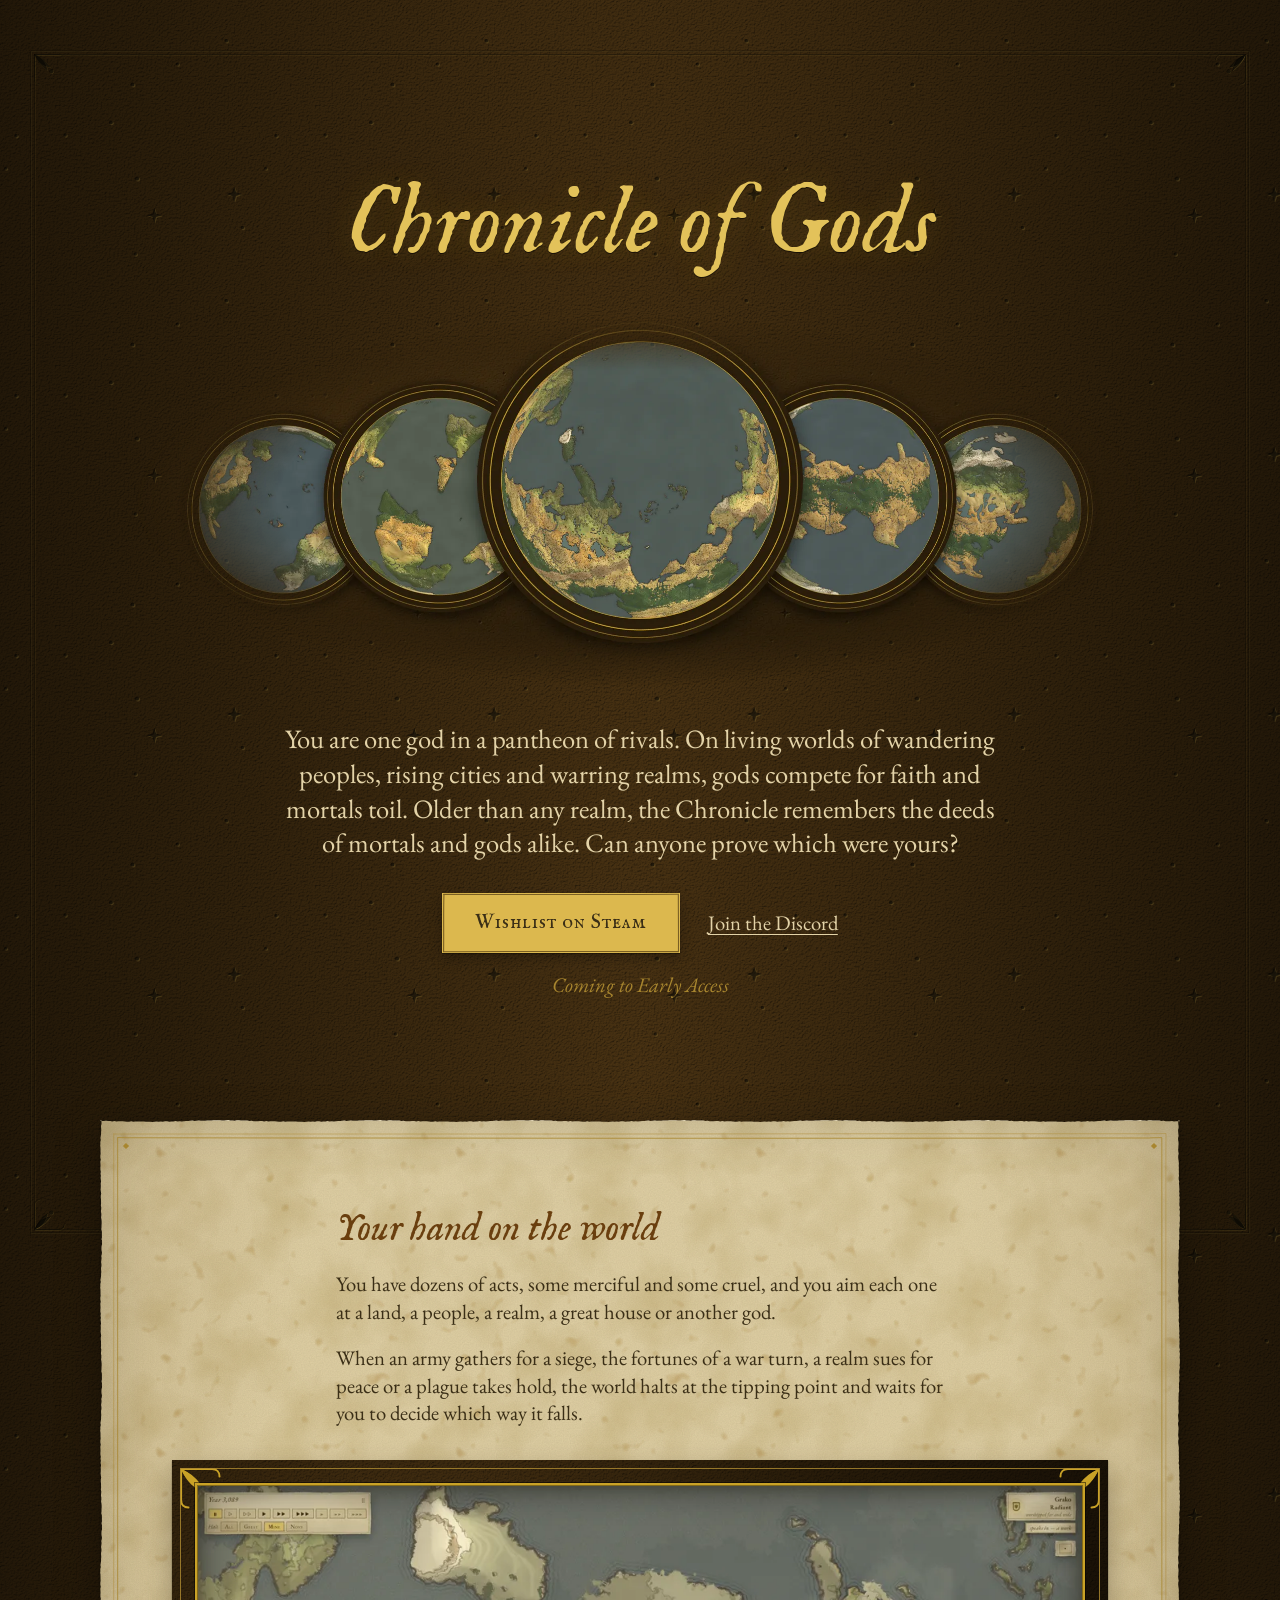
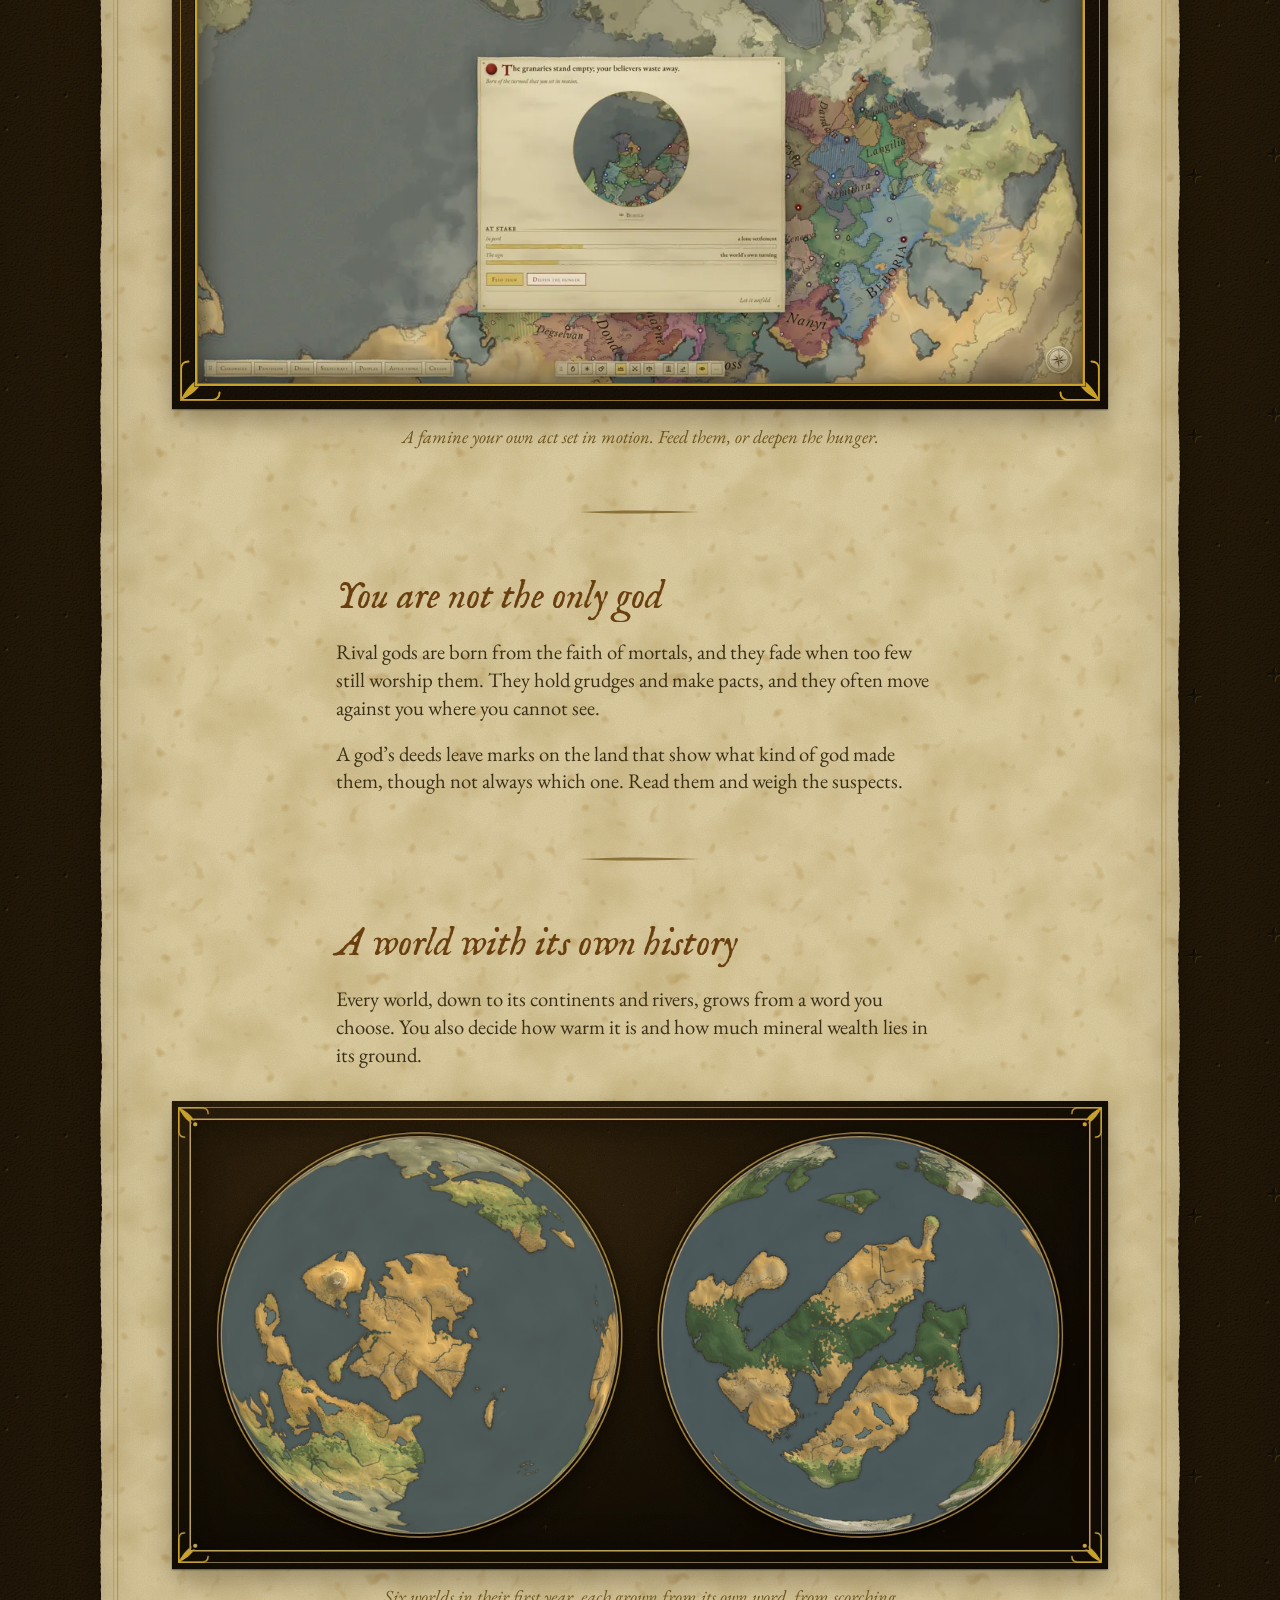
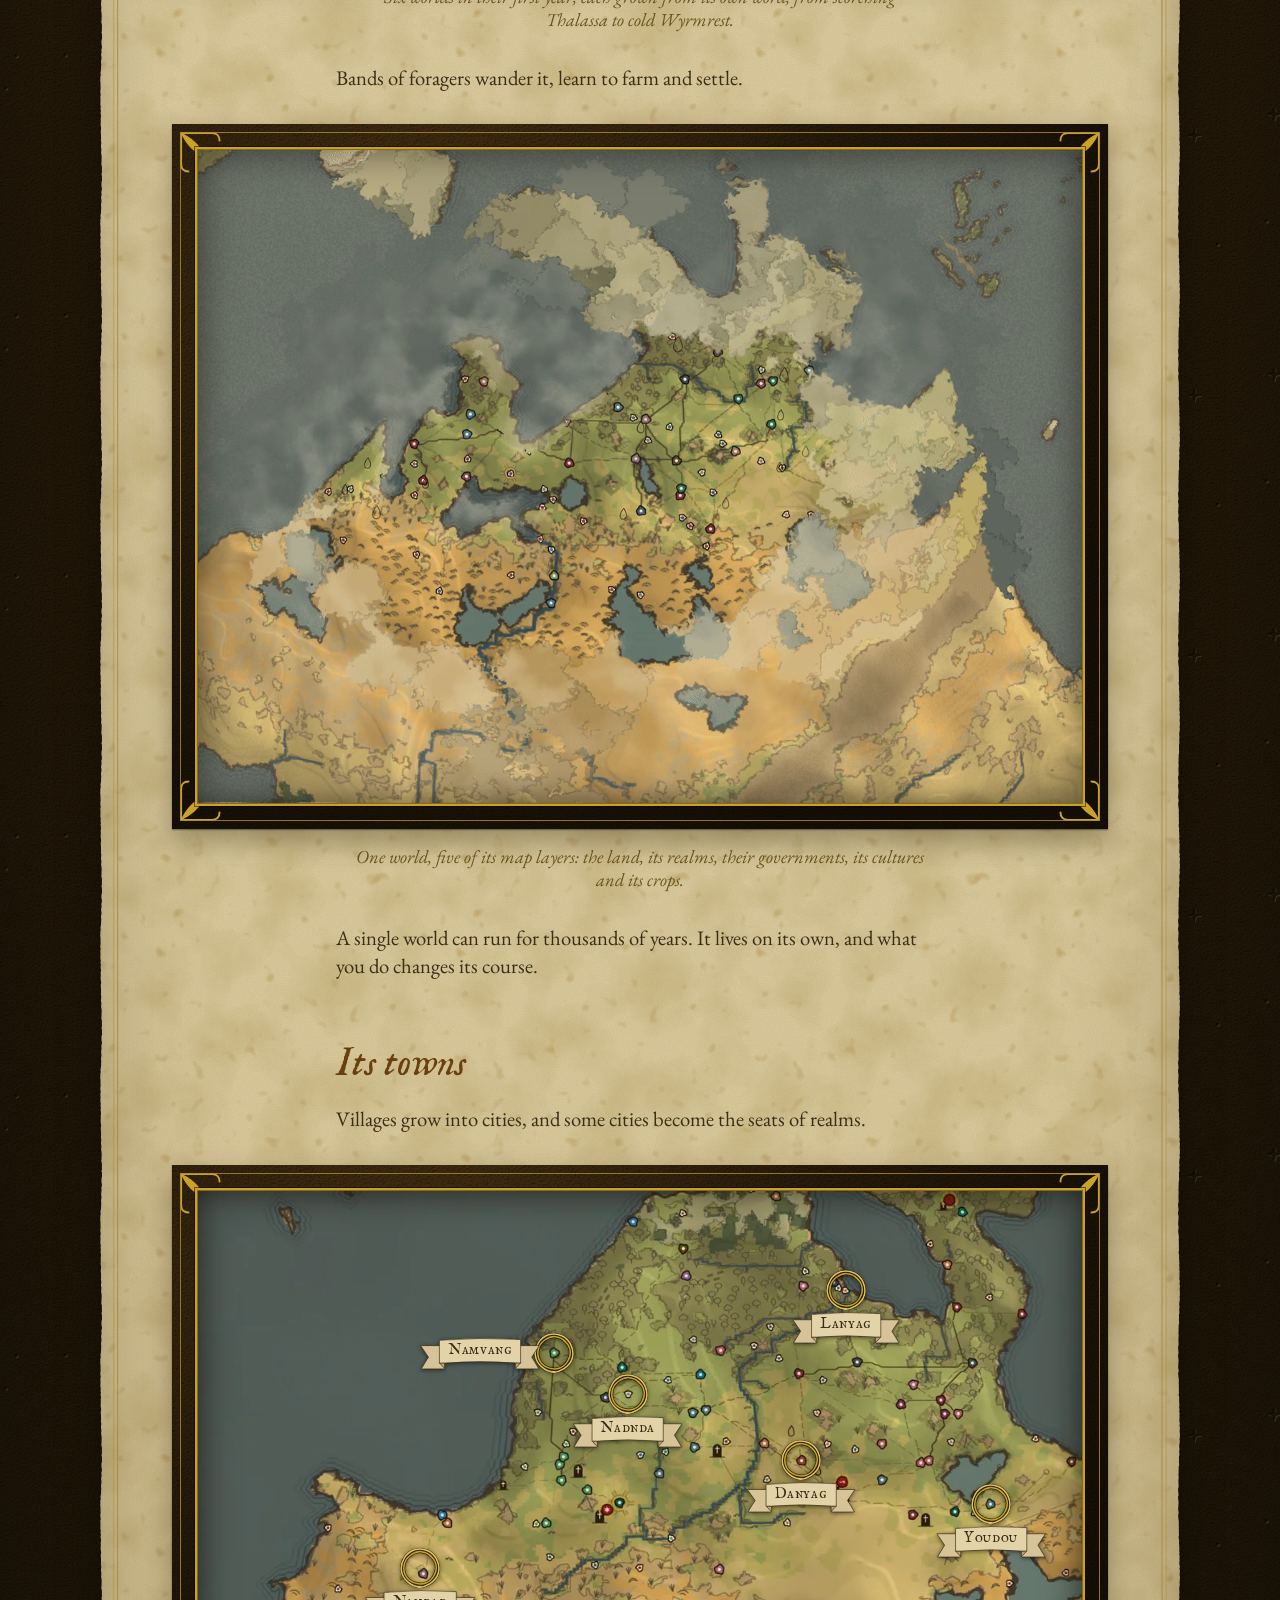
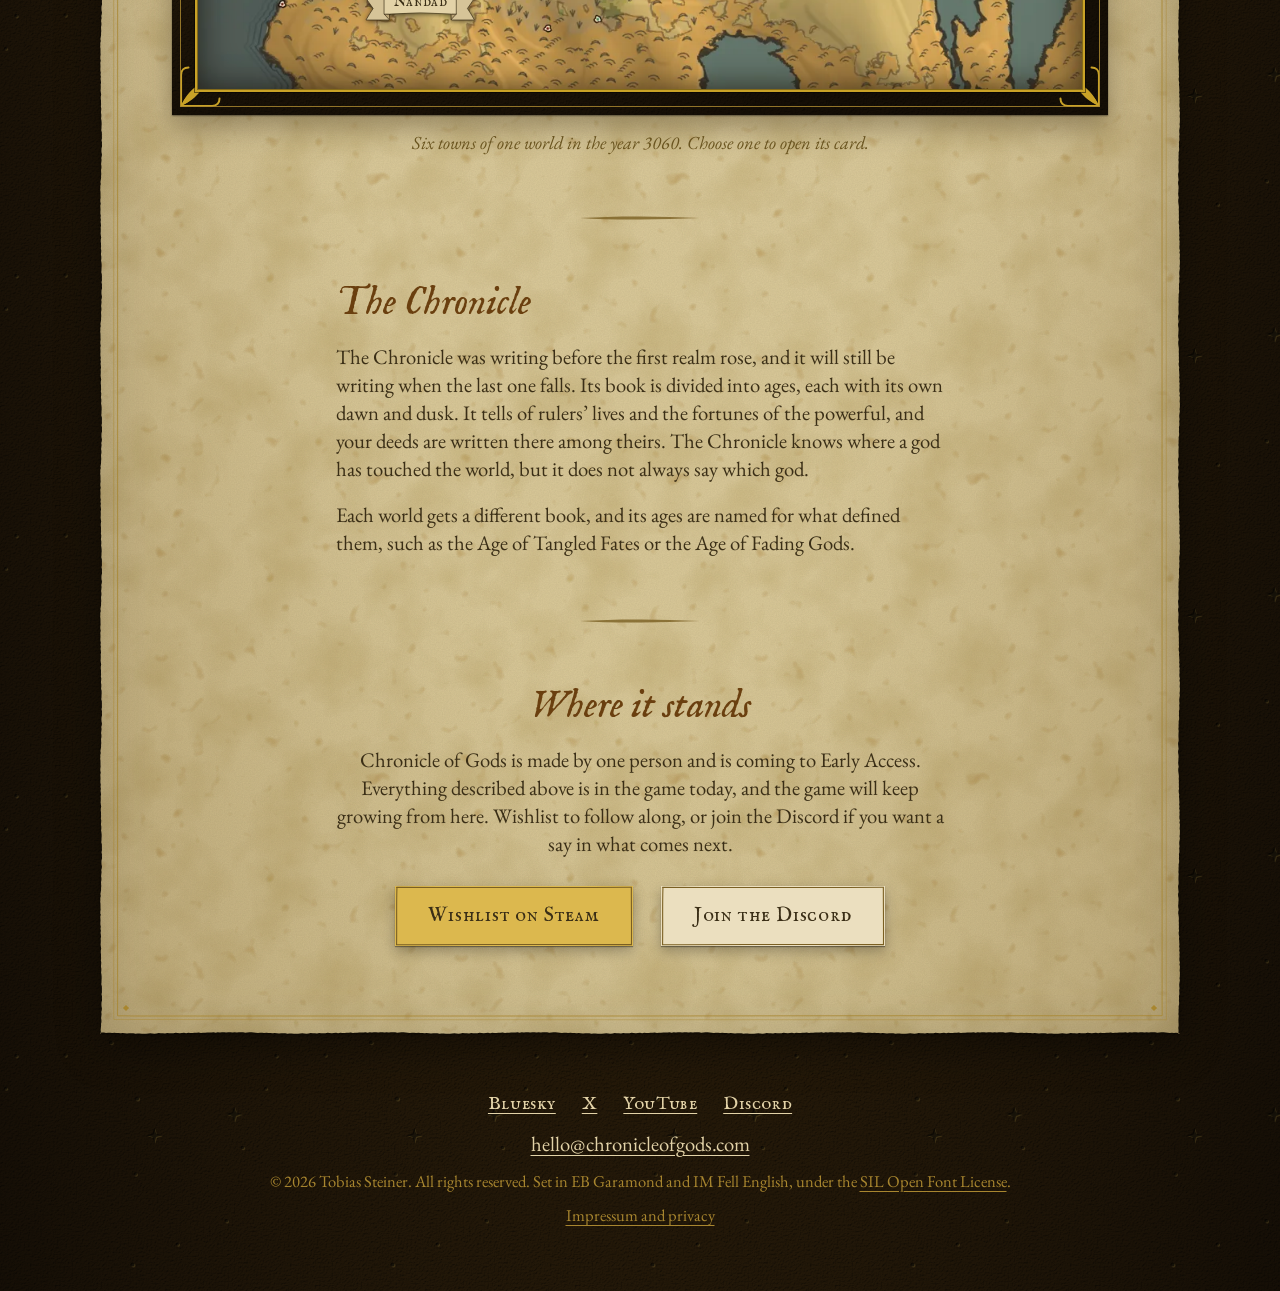
==== index.html @ 691a4953 "The six-worlds loop from the Steam About images, with the warmth and wealth sentence Placed as on th" ====
<!doctype html>
<html lang="en">
<head>
<meta charset="utf-8">
<meta name="viewport" content="width=device-width, initial-scale=1">
<title>Chronicle of Gods</title>
<meta name="description" content="You are one god in a pantheon of rivals. On living worlds of wandering peoples, rising cities and warring realms, gods compete for faith and mortals toil. Older than any realm, the Chronicle remembers the deeds of mortals and gods alike. Can anyone prove which were yours?">
<link rel="canonical" href="https://chronicleofgods.com/">
<meta property="og:type" content="website">
<meta property="og:url" content="https://chronicleofgods.com/">
<meta property="og:title" content="Chronicle of Gods">
<meta property="og:description" content="You are one god in a pantheon of rivals. Coming to Early Access on Steam.">
<meta property="og:image" content="https://chronicleofgods.com/img/og-capsule.jpg">
<meta property="og:image:width" content="1232">
<meta property="og:image:height" content="706">
<meta name="twitter:card" content="summary_large_image">
<meta name="theme-color" content="#2a1d0a">
<link rel="icon" type="image/png" href="favicon.png">
<link rel="apple-touch-icon" href="apple-touch-icon.png">
<link rel="preload" href="fonts/im-fell-english-latin-400-italic.woff2" as="font" type="font/woff2" crossorigin>
<link rel="preload" href="fonts/eb-garamond-latin-wght-normal.woff2" as="font" type="font/woff2" crossorigin>
<link rel="stylesheet" href="css/site.css">
</head>
<body>
<header class="cover">
  <div class="cover-frame">
    <h1 class="title">Chronicle of Gods</h1>
    <picture class="globes">
      <source media="(max-width: 700px)" srcset="img/globes-one.webp" width="880" height="880">
      <img src="img/globes-wide.webp" width="2000" height="732" alt="Five worlds of Chronicle of Gods, each grown from a different word, seen as globes.">
    </picture>
    <p class="tagline">You are one god in a pantheon of rivals. On living worlds of wandering peoples, rising cities and warring realms, gods compete for faith and mortals toil. Older than any realm, the Chronicle remembers the deeds of mortals and gods alike. Can anyone prove which were yours?</p>
    <div class="actions">
      <a class="btn btn-gilt" href="https://store.steampowered.com/app/5221390/">Wishlist on Steam</a>
      <a class="quiet-link" href="https://discord.gg/Rs6dZXYZsF">Join the Discord</a>
    </div>
    <p class="status">Coming to Early Access</p>
  </div>
</header>

<main class="sheet">

  <section class="leaf" aria-labelledby="h-hand">
    <h2 id="h-hand">Your hand on the world</h2>
    <p>You have dozens of acts, some merciful and some cruel, and you aim each one at a land, a people, a realm, a great house or another god.</p>
    <p>When an army gathers for a siege, the fortunes of a war turn, a realm sues for peace or a plague takes hold, the world halts at the tipping point and waits for you to decide which way it falls.</p>
    <figure class="plate">
      <div class="frame"><div class="pic">
        <img src="img/3-omen-1920.webp" srcset="img/3-omen-1100.webp 1100w, img/3-omen-1920.webp 1920w" sizes="(max-width: 1100px) 100vw, 980px" width="1920" height="1080" loading="lazy" alt="A famine omen over a fogged map: the granaries stand empty, with the choice to feed them or deepen the hunger.">
      </div></div>
      <figcaption>A famine your own act set in motion. Feed them, or deepen the hunger.</figcaption>
    </figure>
  </section>

  <div class="ornament" aria-hidden="true"></div>

  <section class="leaf" aria-labelledby="h-rivals">
    <h2 id="h-rivals">You are not the only god</h2>
    <p>Rival gods are born from the faith of mortals, and they fade when too few still worship them. They hold grudges and make pacts, and they often move against you where you cannot see.</p>
    <p>A god’s deeds leave marks on the land that show what kind of god made them, though not always which one. Read them and weigh the suspects.</p>
  </section>

  <div class="ornament" aria-hidden="true"></div>

  <section class="leaf" aria-labelledby="h-world">
    <h2 id="h-world">A world with its own history</h2>
    <p>Every world, down to its continents and rivers, grows from a word you choose. You also decide how warm it is and how much mineral wealth lies in its ground.</p>
    <figure class="plate plate-baked">
      <video class="worlds" autoplay muted loop playsinline preload="metadata" poster="video/worlds-poster.webp" width="1232" height="616" aria-label="Six newly made worlds, two at a time: Glimmerfen and Thalassa, Veyra and Wyrmrest, Aethel and Eryndor.">
        <source src="video/worlds.webm" type="video/webm">
        <source src="video/worlds.mp4" type="video/mp4">
      </video>
      <figcaption>Six worlds in their first year, each grown from its own word, from scorching Thalassa to cold Wyrmrest.</figcaption>
    </figure>
    <p>Bands of foragers wander it, learn to farm and settle.</p>
    <figure class="plate">
      <div class="frame"><div class="pic">
        <video class="layers" autoplay muted loop playsinline preload="metadata" poster="video/layers-poster.webp" width="1232" height="910" aria-label="One world shown through five map layers in turn: the land, its realms, their governments, its cultures and its crops.">
          <source src="video/layers.webm" type="video/webm">
          <source src="video/layers.mp4" type="video/mp4">
        </video>
        </div></div>
      <figcaption>One world, five of its map layers: the land, its realms, their governments, its cultures and its crops.</figcaption>
    </figure>
    <p>A single world can run for thousands of years. It lives on its own, and what you do changes its course.</p>
  </section>

  <section class="leaf" id="towns" aria-labelledby="h-towns">
    <h2 id="h-towns">Its towns</h2>
    <p>Villages grow into cities, and some cities become the seats of realms.</p>
    <figure class="plate town-map">
      <div class="frame"><div class="pic map-frame">
        <img src="img/towns/map.webp" srcset="img/towns/map-1100.webp 1100w, img/towns/map.webp 1920w" sizes="(max-width: 1100px) 100vw, 940px" width="1920" height="1080" loading="lazy" alt="A stretch of one world’s map in the year 3060: farmland, forests, rivers and roads, dotted with towns and nomad camps. Six towns are marked.">
        <a class="town-pin pin-west" href="img/towns/namvang-card.webp" style="left: 40.32%; top: 32.61%"
           data-kind="City · Seat of Power" data-card-size="896x2219"
           data-land="img/towns/namvang-land.webp" data-land-size="1000x918"
           data-caption="The seat of the Nanyi Confederacy: wealthy, its granary full, with a palace and a library."
           data-alt="Namvang’s card: a wealthy city of some 1,800 souls, seat of the Nanyi Confederacy, with a palace and a library."><span class="pin-name">Namvang</span></a>
        <a class="town-pin" href="img/towns/danyag-card.webp" style="left: 68.2%; top: 54.05%"
           data-kind="City · Holy City" data-card-size="896x2368"
           data-land="img/towns/danyag-land.webp" data-land-size="1000x918"
           data-caption="The largest city in this world, some 2,000 souls: seat of the Kraal of Vedesh, with a temple."
           data-alt="Danyag’s card: a wealthy holy city of some 2,000 souls, seat of the Kraal of Vedesh, with a temple."><span class="pin-name">Danyag</span></a>
        <a class="town-pin" href="img/towns/youdou-card.webp" style="left: 89.7%; top: 62.96%"
           data-kind="City · Holy City" data-card-size="896x2644"
           data-land="img/towns/youdou-land.webp" data-land-size="1000x918"
           data-caption="Seat of the Kingdom of Youdoungo: wealthy, but its bellies are lean, its people grumbling and its roads lawless."
           data-alt="Youdou’s card: a holy city of some 910 souls, seat of the Kingdom of Youdoungo, with lean bellies, grumbling and lawless roads, and a palace, a library and a temple."><span class="pin-name">Youdou</span></a>
        <a class="town-pin" href="img/towns/nadnda-card.webp" style="left: 48.61%; top: 40.83%"
           data-kind="Hamlet · Great Market" data-card-size="896x2344"
           data-land="img/towns/nadnda-land.webp" data-land-size="1000x918"
           data-caption="A great market fallen to a hamlet: once some 1,500 souls, now some 320, poor, its granary bare."
           data-alt="Nadnda’s card: a poor hamlet of some 320 souls that was once a great market of some 1,500."><span class="pin-name">Nadnda</span></a>
        <a class="town-pin" href="img/towns/lanyag-card.webp" style="left: 73.31%; top: 19.92%"
           data-kind="Hamlet · Port" data-card-size="896x2098"
           data-land="img/towns/lanyag-land.webp" data-land-size="1000x918"
           data-caption="A port founded fourteen years ago: destitute still, selling stone and timber."
           data-alt="Lanyag’s card: a destitute port hamlet of some 160 souls, founded in 3046, selling stone and timber."><span class="pin-name">Lanyag</span></a>
        <a class="town-pin" href="img/towns/nandad-card.webp" style="left: 25.12%; top: 75.75%"
           data-kind="Hamlet · Granary" data-card-size="896x1949"
           data-land="img/towns/nandad-land.webp" data-land-size="1000x918"
           data-caption="A farming hamlet of some 90 souls on perilous roads: destitute, but its granary is full."
           data-alt="Nandad’s card: a destitute granary hamlet of some 90 souls, its granary full."><span class="pin-name">Nandad</span></a>
      </div></div>
      <figcaption>Six towns of one world in the year 3060. Choose one to open its card.</figcaption>
    </figure>
  </section>

  <dialog class="town-card" aria-labelledby="town-card-name">
    <header class="town-card-head">
      <button class="btn town-card-step" type="button" data-step="-1" aria-label="Previous town">‹<span class="step-word"> Previous</span></button>
      <div class="town-card-title">
        <h3 id="town-card-name"></h3>
        <p class="town-card-kind"></p>
      </div>
      <button class="btn town-card-step" type="button" data-step="1" aria-label="Next town"><span class="step-word">Next </span>›</button>
    </header>
    <form method="dialog" class="town-card-closer"><button class="town-card-close" aria-label="Close the card">✕</button></form>
    <div class="town-card-body">
      <img class="town-card-land" alt="">
      <div class="town-card-sheet" tabindex="0"><img class="town-card-img" alt=""></div>
    </div>
    <p class="town-card-caption"></p>
  </dialog>

  <div class="ornament" aria-hidden="true"></div>

  <section class="leaf" aria-labelledby="h-chronicle">
    <h2 id="h-chronicle">The Chronicle</h2>
    <p>The Chronicle was writing before the first realm rose, and it will still be writing when the last one falls. Its book is divided into ages, each with its own dawn and dusk. It tells of rulers’ lives and the fortunes of the powerful, and your deeds are written there among theirs. The Chronicle knows where a god has touched the world, but it does not always say which god.</p>
    <p>Each world gets a different book, and its ages are named for what defined them, such as the Age of Tangled Fates or the Age of Fading Gods.</p>
  </section>

  <div class="ornament" aria-hidden="true"></div>

  <section class="leaf closing" aria-labelledby="h-stands">
    <h2 id="h-stands">Where it stands</h2>
    <p>Chronicle of Gods is made by one person and is coming to Early Access. Everything described above is in the game today, and the game will keep growing from here. Wishlist to follow along, or join the Discord if you want a say in what comes next.</p>
    <div class="actions">
      <a class="btn btn-gilt" href="https://store.steampowered.com/app/5221390/">Wishlist on Steam</a>
      <a class="btn" href="https://discord.gg/Rs6dZXYZsF">Join the Discord</a>
    </div>
  </section>

</main>

<footer class="colophon">
  <ul class="socials">
    <li><a href="https://bsky.app/profile/chronicleofgods.com">Bluesky</a></li>
    <li><a href="https://x.com/ChronicleOfGods">X</a></li>
    <li><a href="https://www.youtube.com/@chronicleofgods">YouTube</a></li>
    <li><a href="https://discord.gg/Rs6dZXYZsF">Discord</a></li>
  </ul>
  <p><a href="mailto:hello@chronicleofgods.com">hello@chronicleofgods.com</a></p>
  <p class="small">© 2026 Tobias Steiner. All rights reserved. Set in EB Garamond and IM Fell English, under the <a href="fonts/OFL-EB-Garamond.txt">SIL Open Font License</a>.</p>
  <p class="small"><a href="impressum.html">Impressum and privacy</a></p>
</footer>

<script src="js/towns.js" type="module"></script>
<script>
  // Respect reduced motion: the layers video waits for a click instead of looping on its own.
  if (matchMedia('(prefers-reduced-motion: reduce)').matches) {
    for (const v of document.querySelectorAll('video[autoplay]')) { v.removeAttribute('autoplay'); v.pause(); v.controls = true }
  }
</script>
</body>
</html>
---- css/site.css ----
/* Chronicle of Gods — the website. Colours, type and the hand-made images are the game's own
   (THRESHOLD_THEME, RENDER_CONFIG.ui.material and the house fonts), baked out of its source. */

@font-face { font-family: 'EB Garamond'; src: url('../fonts/eb-garamond-latin-wght-normal.woff2') format('woff2');
  font-style: normal; font-weight: 400 800; font-display: swap; size-adjust: 115%; }
@font-face { font-family: 'EB Garamond'; src: url('../fonts/eb-garamond-latin-wght-italic.woff2') format('woff2');
  font-style: italic; font-weight: 400 800; font-display: swap; size-adjust: 115%; }
@font-face { font-family: 'IM Fell English'; src: url('../fonts/im-fell-english-latin-400-italic.woff2') format('woff2');
  font-style: italic; font-weight: 400; font-display: swap; }
@font-face { font-family: 'IM Fell English SC'; src: url('../fonts/im-fell-english-sc-latin-400-normal.woff2') format('woff2');
  font-style: normal; font-weight: 400; font-display: swap; }

:root {
  --leather: #2a1d0a;
  --leather-edge: #160f06;
  --leather-lit: #4a3313;
  --gold: #c9a227;
  --gold-bright: #e3c25a;
  --gold-tarnished: #a8862f;
  --parch: #f1e7cf;
  --parch-lore: #e3d3a8;
  --parch-lore-low: #dccb9a;
  --ink: #3a2e16;
  --ink-soft: #6b551f;
  --ink-title: #6a3f0f;
  --accent: #7e241a;
  --btn-flat: #ebdfbf;
  --btn-gilt: #dcb84e;

  --text: 'EB Garamond', Georgia, 'Times New Roman', serif;
  --title: 'IM Fell English', 'EB Garamond', Georgia, serif;
  --head: 'IM Fell English SC', 'EB Garamond', Georgia, serif;

  --measure: 38rem;
  --gutter: 16px;

  --leather-bg:
    url('../material/blind-stars.svg') 0 0 / 260px repeat,
    url('../material/tex-leather.webp') 0 0 / 260px repeat,
    radial-gradient(ellipse at 50% 18%, var(--leather-lit), var(--leather) 58%, var(--leather-edge));
  --paper-bg:
    radial-gradient(ellipse at 50% 40%, transparent 62%, rgba(90, 61, 14, 0.22) 100%),
    url('../material/tex-foxing.webp') 37px 91px / 300px repeat,
    url('../material/tex-mottle.webp') 0 0 / 320px repeat,
    url('../material/tex-fibre.webp') 0 0 / 240px repeat,
    linear-gradient(180deg, var(--parch-lore), var(--parch-lore-low));
}

*, *::before, *::after { box-sizing: border-box; }

html { background: var(--leather-edge); }

body {
  margin: 0;
  min-height: 100vh;
  background: var(--leather-bg);
  background-color: var(--leather);
  background-blend-mode: normal, multiply, normal;  /* the grain multiplied over the lit radial, as the game's cover */
  color: var(--ink);
  font-family: var(--text);
  font-size: 1.125rem;
  line-height: 1.55;
  text-rendering: optimizeLegibility;
  -webkit-font-smoothing: antialiased;
}

img, video { display: block; max-width: 100%; height: auto; }

a { color: inherit; }

:focus-visible { outline: 2px solid var(--gold-bright); outline-offset: 3px; }

/* ── The cover: blind-tooled leather, the title in gilt ─────────────────────────────── */

.cover { padding: clamp(16px, 3vw, 36px) var(--gutter) 0; }

.cover-frame {
  max-width: 1400px;
  margin: 0 auto;
  padding: clamp(32px, 6vw, 72px) clamp(8px, 4vw, 56px) clamp(120px, 14vw, 180px);
  border: clamp(28px, 6vw, 70px) solid transparent;
  border-image: url('../material/blind-frame.svg') 140 stretch;
  text-align: center;
}

.title {
  margin: 0;
  font-family: var(--title);
  font-style: italic;
  font-weight: 400;
  font-size: clamp(2.75rem, 8vw, 6rem);
  line-height: 1;
  color: var(--gold-bright);
  text-shadow: 0 1px 0 rgba(0, 0, 0, 0.55), 0 0 28px rgba(201, 162, 39, 0.18);
}

.globes {
  display: block;
  margin: clamp(20px, 4vw, 44px) auto 0;
  max-width: 1180px;
}
.globes img {
  width: 100%;
  -webkit-mask-image: radial-gradient(ellipse 50% 50% at 50% 50%, #000 72%, transparent 100%);
          mask-image: radial-gradient(ellipse 50% 50% at 50% 50%, #000 72%, transparent 100%);
}

.tagline {
  max-width: 31em;
  margin: clamp(20px, 3vw, 36px) auto 0;
  font-size: clamp(1.2rem, 2.1vw, 1.45rem);
  line-height: 1.5;
  color: var(--parch-lore);
}

.actions {
  display: flex;
  flex-wrap: wrap;
  align-items: center;
  justify-content: center;
  gap: 14px 28px;
  margin-top: 32px;
}

.status {
  margin: 18px 0 0;
  font-style: italic;
  color: var(--gold-tarnished);
}

.quiet-link { color: var(--parch-lore); text-underline-offset: 4px; text-decoration-thickness: 1px; }
.quiet-link:hover { color: var(--gold-bright); }

/* ── Buttons: the game's flat fills inside a hand-drawn frame ───────────────────────── */

.btn {
  display: inline-block;
  padding: 0.55em 1.5em 0.6em;
  font-family: var(--head);
  font-size: 1.25rem;
  letter-spacing: 0.04em;
  color: var(--ink);
  text-decoration: none;
  background: var(--btn-flat);
  border: 3px solid transparent;
  border-image: url('../material/hand-frame-btn.svg') 3 / 3px stretch;
  box-shadow: 0 1px 1px rgba(0, 0, 0, 0.35), 0 5px 12px rgba(0, 0, 0, 0.28);
  transition: background-color 120ms ease;
}
.btn:hover { background-color: #f4ecd6; }
.btn-gilt { background: var(--btn-gilt); }
.btn-gilt:hover { background-color: var(--gold-bright); }
.btn:active { transform: translateY(1px); }

/* ── The sheet: a deckled leaf of parchment laid on the leather ─────────────────────── */

.sheet {
  position: relative;
  isolation: isolate;
  max-width: 1080px;
  margin: calc(-1 * clamp(80px, 10vw, 130px)) auto 0;
  padding: clamp(44px, 7vw, 88px) clamp(20px, 6vw, 72px) clamp(48px, 7vw, 88px);
  filter: drop-shadow(0 1px 1.4px rgba(0, 0, 0, 0.42)) drop-shadow(0 12px 22px rgba(0, 0, 0, 0.38));
}
.sheet::before {
  content: '';
  position: absolute;
  inset: 0;
  z-index: -1;
  background: var(--paper-bg);
  box-shadow: inset 0 1px 0 rgba(255, 248, 224, 0.5), inset 0 0 60px rgba(0, 0, 0, 0.13);
  -webkit-mask-box-image: url('../material/edge-img.svg') 8 round;
}
.sheet::after {
  content: '';
  position: absolute;
  inset: 10px;
  z-index: -1;
  pointer-events: none;
  border: 20px solid transparent;
  border-image: url('../material/hand-frame-plate.svg') 20 stretch;
}

/* Text keeps the measure; a plate takes the sheet's full width, as an illustration does in a book. */
.leaf > :not(.plate) { max-width: var(--measure); margin-left: auto; margin-right: auto; }
.leaf + .leaf { margin-top: clamp(40px, 6vw, 64px); }

.leaf h2 {
  margin: 0 0 0.45em;
  font-family: var(--title);
  font-style: italic;
  font-weight: 400;
  font-size: clamp(1.9rem, 3.6vw, 2.45rem);
  line-height: 1.12;
  color: var(--ink-title);
}

.leaf p { margin: 0 0 1em; }
.leaf p:last-child { margin-bottom: 0; }

.ornament {
  width: 120px;
  height: 8px;
  margin: clamp(40px, 6vw, 60px) auto;
  background: url('../material/swell.svg') center / 100% 100% no-repeat;
  opacity: 0.8;
}

.plate { margin: 1.8em 0; padding: 0; }
.plate-card { max-width: 760px; margin-left: auto; margin-right: auto; }
/* A plate is framed like the Steam page's About images: the cover's leather, a tarnished outer rule,
   a gilt rule round the picture and the cover's corner tooling. */
.frame {
  --band: 26px;
  --corner: 54px;
  position: relative;
  padding: var(--band);
  background:
    url('../material/corner-tl.svg') left 5px top 5px / var(--corner) no-repeat,
    url('../material/corner-tr.svg') right 5px top 5px / var(--corner) no-repeat,
    url('../material/corner-bl.svg') left 5px bottom 5px / var(--corner) no-repeat,
    url('../material/corner-br.svg') right 5px bottom 5px / var(--corner) no-repeat,
    url('../material/tex-leather.webp') 0 0 / 260px repeat,
    radial-gradient(ellipse 80% 90% at 28% 18%, var(--leather-lit) 0%, var(--leather) 52%, var(--leather-edge) 100%);
  background-blend-mode: normal, normal, normal, normal, multiply, normal;
  box-shadow: 0 1px 1.4px rgba(0, 0, 0, 0.42), 0 12px 26px rgba(58, 46, 22, 0.38);
}
.frame::before {
  content: '';
  position: absolute;
  inset: 8px;
  border: 1.5px solid var(--gold-tarnished);
  opacity: 0.85;
  pointer-events: none;
}
.pic {
  position: relative;
  box-shadow: 0 0 0 1px rgba(0, 0, 0, 0.35), 0 0 0 3px var(--gold), 0 0 0 4px rgba(0, 0, 0, 0.5);
}
.pic > img, .pic > video { width: 100%; background: var(--leather); }
/* A plate whose frame is baked into the image (the Steam About worlds loop) gets no second frame. */
.plate-baked > video, .plate-baked > img {
  width: 100%;
  background: var(--leather);
  box-shadow: 0 1px 1.4px rgba(0, 0, 0, 0.42), 0 12px 26px rgba(58, 46, 22, 0.38);
}
.pic::after {     /* the inset shade the plates lay over a picture's edge */
  content: '';
  position: absolute;
  inset: 0;
  box-shadow: inset 0 0 38px rgba(10, 6, 2, 0.55);
  pointer-events: none;
}
.plate figcaption {
  max-width: 36em;
  margin: 16px auto 0;
  font-style: italic;
  font-size: 1rem;
  line-height: 1.45;
  text-align: center;
  color: var(--ink-soft);
}

/* ── The town map: pins over a map still, each opening its town's card ──────────────── */

.map-frame > img { width: 100%; }
.map-frame::after { z-index: 1; }   /* the shade sits under the pins */

/* A pin: the game's hand-drawn double ring, gilded; its name on the ribbon the town cards carry. */
.town-pin {
  position: absolute;
  z-index: 2;
  width: 40px;
  height: 40px;
  transform: translate(-50%, -50%);
  background: url('../material/ring-gilt.svg') center / 100% no-repeat;
  border-radius: 50%;
  text-decoration: none;
  color: var(--ink);
  filter: drop-shadow(0 1px 2px rgba(0, 0, 0, 0.55));
  transition: filter 140ms ease;
}
.pin-name {
  position: absolute;
  left: 50%;
  top: calc(100% - 2px);
  transform: translateX(-50%);
  white-space: nowrap;
  font-family: var(--head);
  font-size: 0.95rem;
  line-height: 1.2;
  letter-spacing: 0.04em;
  color: var(--ink);
  border-style: solid;
  border-color: transparent;
  border-width: 6px 24px 10px;
  border-image: url('../material/banderole.svg') 6 26 10 fill / 6px 24px 10px stretch;
  padding: 1px 4px 3px;
}
.town-pin:hover, .town-pin:focus-visible, .town-pin[aria-current] {
  filter: drop-shadow(0 0 5px rgba(227, 194, 90, 0.9)) drop-shadow(0 1px 2px rgba(0, 0, 0, 0.55));
}
.town-pin:hover .pin-name, .town-pin:focus-visible .pin-name, .town-pin[aria-current] .pin-name {
  color: var(--ink-title);
}
.town-pin:focus-visible { outline-offset: 2px; }
/* A label that would crowd a neighbour sits to the ring's west instead (Namvang, over its coast). */
.pin-west .pin-name { left: auto; right: calc(100% - 6px); top: 50%; transform: translateY(-50%); }

.town-list { display: none; }
.town-chip, .pin-name { -webkit-tap-highlight-color: transparent; }
.town-chip {
  display: inline-block;
  font-family: var(--head);
  font-size: 0.95rem;
  letter-spacing: 0.04em;
  line-height: 1.2;
  color: var(--ink);
  text-decoration: none;
  border-style: solid;
  border-color: transparent;
  border-width: 6px 24px 10px;
  border-image: url('../material/banderole.svg') 6 26 10 fill / 6px 24px 10px stretch;
  padding: 2px 4px 4px;
  filter: drop-shadow(0 1px 1.5px rgba(0, 0, 0, 0.35));
}

.town-card {
  width: min(1220px, calc(100vw - 24px));
  max-height: calc(100vh - 24px);
  padding: 18px clamp(16px, 2.4vw, 28px) 20px;
  border: 20px solid transparent;
  border-image: url('../material/hand-frame-plate.svg') 20 stretch;
  background: var(--paper-bg);
  background-origin: border-box;
  color: var(--ink);
  overflow: auto;
}
.town-card::backdrop { background: rgba(12, 8, 3, 0.72); }
.town-card[open] { animation: card-open 180ms ease-out; }
@keyframes card-open { from { opacity: 0; transform: translateY(6px) scale(0.985); } }

.town-card-head {
  display: grid;
  grid-template-columns: auto 1fr auto;
  align-items: center;
  gap: 16px;
  margin: 0 44px 14px 0;  /* clear the close button */
  text-align: center;
}
.town-card-step { font-size: 1.05rem; padding: 0.35em 1em 0.4em; cursor: pointer; }
.town-card-head h3 {
  margin: 0;
  font-family: var(--title);
  font-style: italic;
  font-weight: 400;
  font-size: clamp(1.8rem, 3.4vw, 2.4rem);
  line-height: 1.1;
  color: var(--ink-title);
}
.town-card-kind { margin: 2px 0 0; font-style: italic; color: var(--ink-soft); }
.town-card-closer { position: absolute; top: 16px; right: 16px; margin: 0; }
.town-card-close {
  width: 40px;
  height: 40px;
  font: 1.25rem/1 var(--text);
  color: var(--ink);
  background: var(--btn-flat);
  border: 3px solid transparent;
  border-image: url('../material/hand-frame-btn.svg') 3 / 3px stretch;
  cursor: pointer;
}
/* The land close up beside the card at its in-game size; the card scrolls in its own column. */
.town-card-body {
  display: grid;
  grid-template-columns: minmax(0, 1fr) 448px;
  gap: 18px;
  align-items: start;
}
.town-card-land {
  width: 100%;
  max-height: calc(100vh - 260px);
  object-fit: cover;
  border: 1px solid rgba(122, 95, 34, 0.55);
}
.town-card-sheet {
  max-height: calc(100vh - 260px);
  overflow-y: auto;
  overscroll-behavior: contain;
  scrollbar-width: thin;
  scrollbar-color: rgba(122, 95, 34, 0.6) transparent;
}
.town-card-img { width: 100%; }
.town-card-caption {
  max-width: 36em;
  margin: 14px auto 0;
  font-style: italic;
  text-align: center;
  color: var(--ink-soft);
}

/* ── The Impressum page ─────────────────────────────────────────────────────────────── */

.legal { margin-top: clamp(24px, 5vw, 56px); }
.legal .back { margin-bottom: 1.2em; }
.legal .note { font-style: italic; color: var(--ink-soft); }
.legal dl { margin: 0; }
.legal dt { margin-top: 0.9em; font-family: var(--head); letter-spacing: 0.03em; color: var(--ink-title); }
.legal dd { margin: 0.1em 0 0; }

.closing { text-align: center; }
.closing .actions { margin-top: 28px; }

/* ── Colophon ───────────────────────────────────────────────────────────────────────── */

.colophon {
  padding: 56px var(--gutter) 64px;
  text-align: center;
  color: var(--parch-lore);
}
.colophon a { text-underline-offset: 4px; text-decoration-thickness: 1px; }
.colophon a:hover { color: var(--gold-bright); }
.colophon p { margin: 12px 0 0; }
.colophon .small { font-size: 0.9rem; color: var(--gold-tarnished); }

.socials {
  display: flex;
  flex-wrap: wrap;
  justify-content: center;
  gap: 6px 26px;
  margin: 0;
  padding: 0;
  list-style: none;
  font-family: var(--head);
  font-size: 1.15rem;
  letter-spacing: 0.03em;
}

/* ── Narrow screens ─────────────────────────────────────────────────────────────────── */

@media (max-width: 700px) {
  .cover-frame { padding-bottom: 110px; }
  .globes { max-width: 420px; }
  .sheet { margin-left: 8px; margin-right: 8px; }
  .leaf p { hyphens: auto; }
  .sheet::after { inset: 6px; }
}

/* Too narrow for the land and the card side by side: the card first, the land below it. */
@media (max-width: 900px) {
  .town-card-body { grid-template-columns: 1fr; }
  .town-card-sheet { order: -1; max-width: 448px; margin: 0 auto; max-height: none; overflow: visible; }
  .town-card-land { max-height: none; }
}

@media (max-width: 700px) {
  .town-pin { width: 26px; height: 26px; }
  .map-frame .pin-name {      /* hidden from sight, kept as the ring's accessible name */
    position: absolute; width: 1px; height: 1px; overflow: hidden; clip-path: inset(50%);
    border: 0; padding: 0; white-space: nowrap;
  }
  .town-list {
    display: flex;
    flex-wrap: wrap;
    justify-content: center;
    gap: 8px 6px;
    margin: 16px 0 0;
    padding: 0;
    list-style: none;
  }
  .frame { --band: 14px; --corner: 32px; }
  .frame::before { inset: 5px; }
  .town-card { padding: 14px 10px 18px; border-width: 12px; }
  .town-card-head { gap: 8px; margin-right: 40px; }
  .town-card-closer { top: 8px; right: 8px; }
  .step-word { display: none; }
  .town-card-step { padding: 0.25em 0.7em 0.3em; font-size: 1.3rem; }
}

@media (prefers-reduced-motion: reduce) {
  .btn { transition: none; }
  .town-card[open] { animation: none; }
  .town-pin { transition: none; }
}

@media (forced-colors: active) {
  .sheet::before, .sheet::after { display: none; }
  .sheet { border: 1px solid CanvasText; filter: none; }
  .btn { border-image: none; border: 1px solid CanvasText; }
}
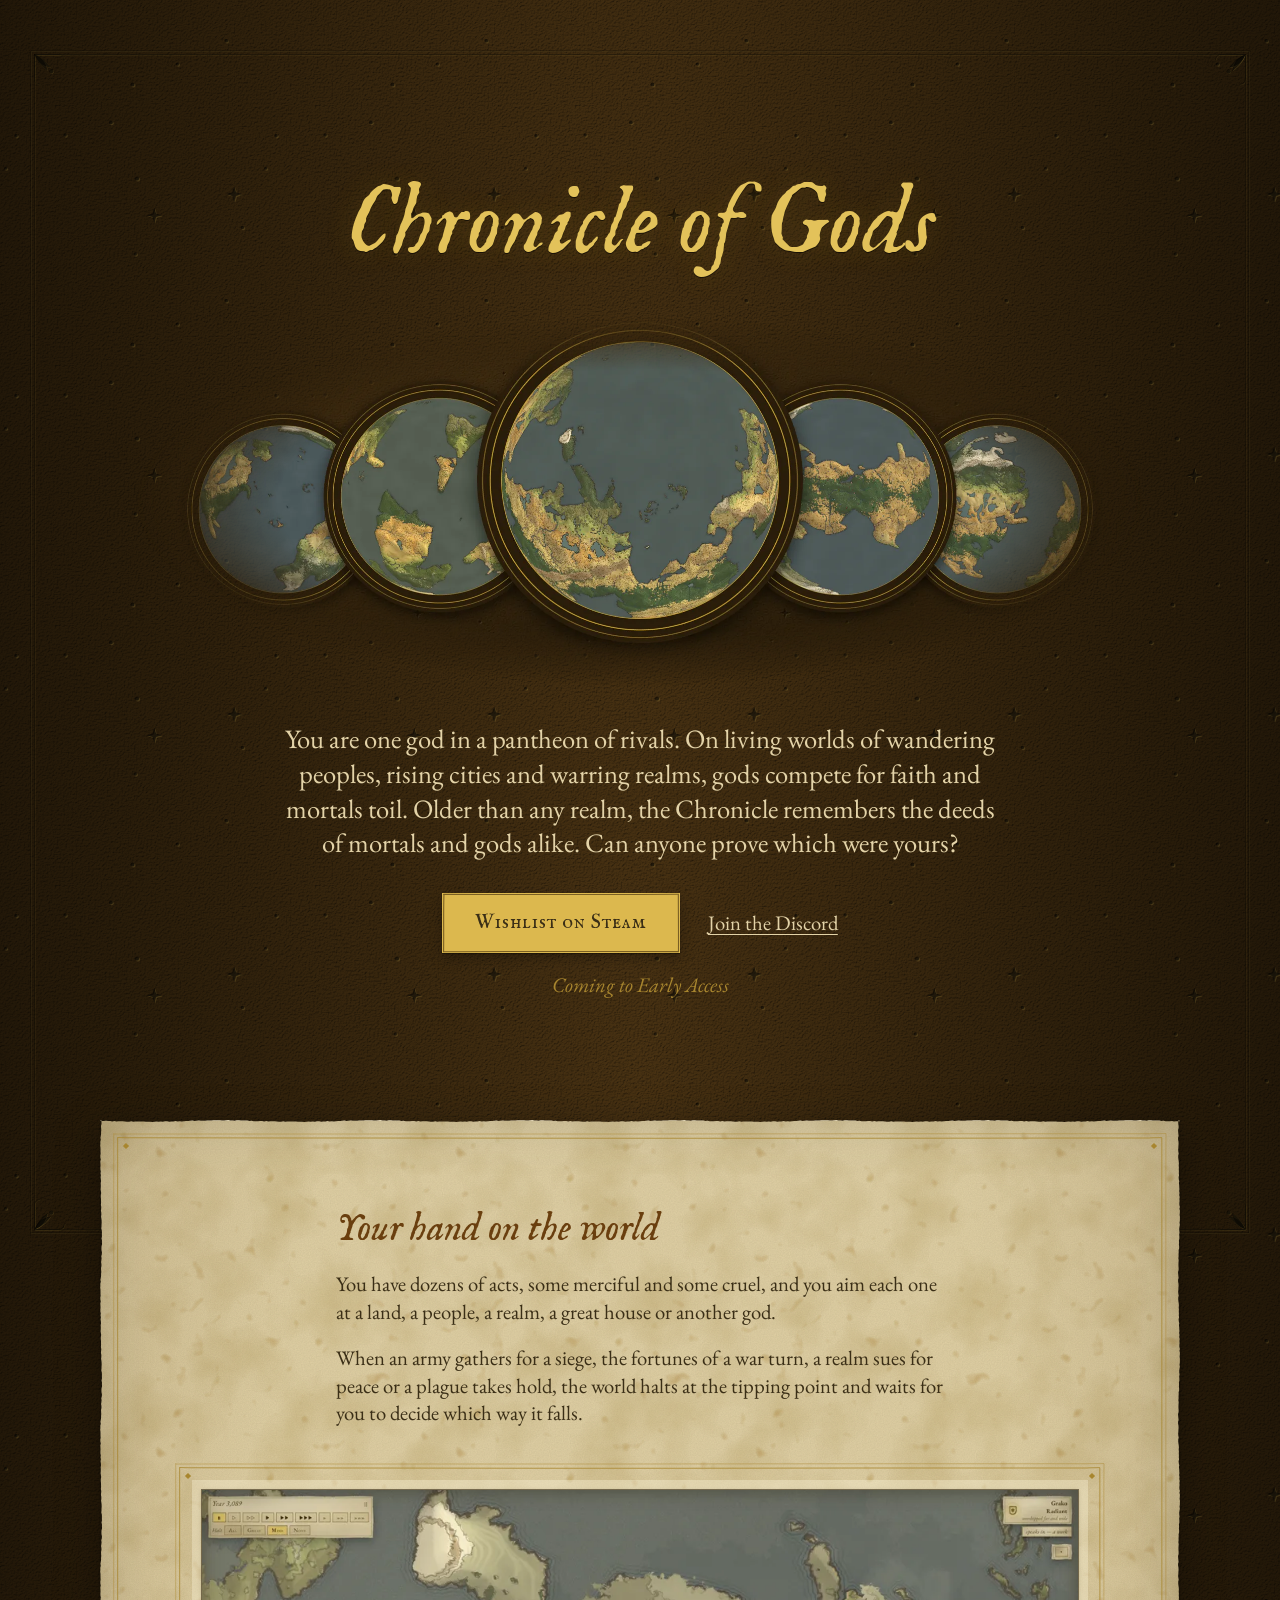
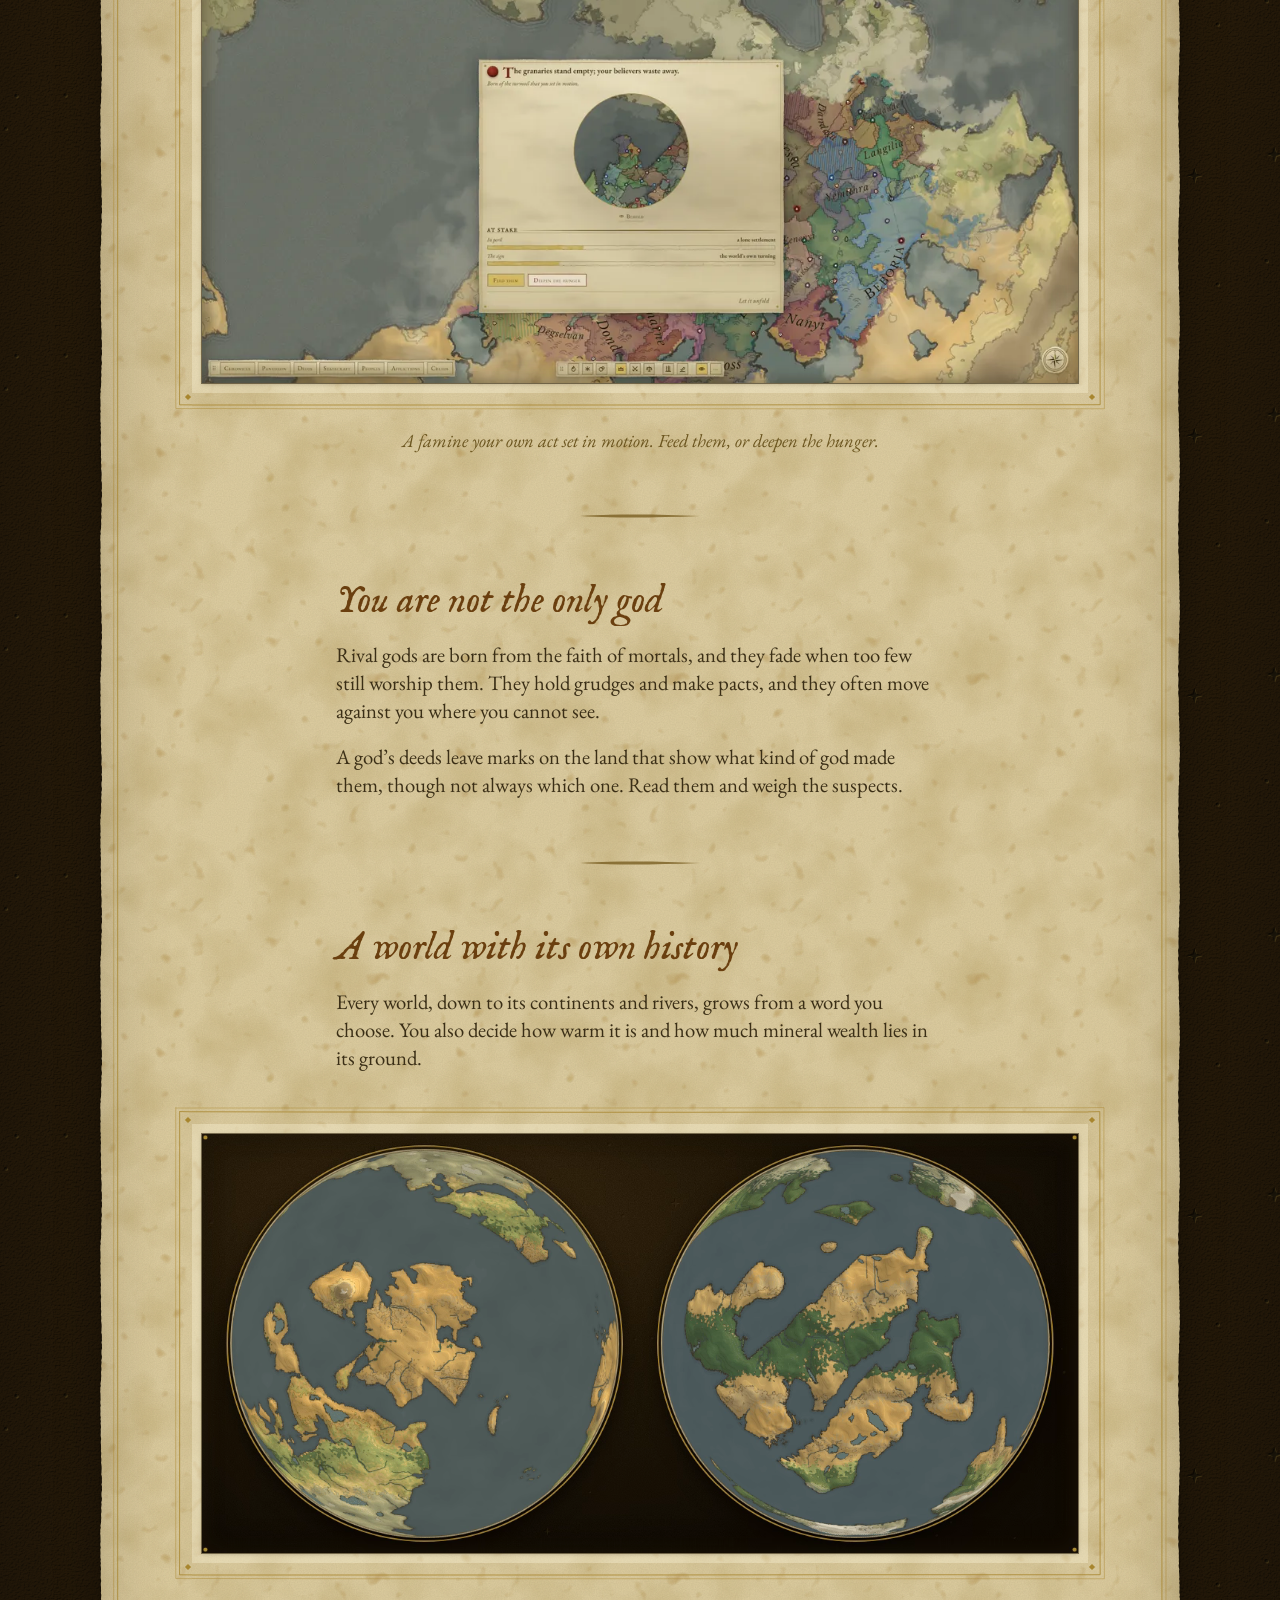
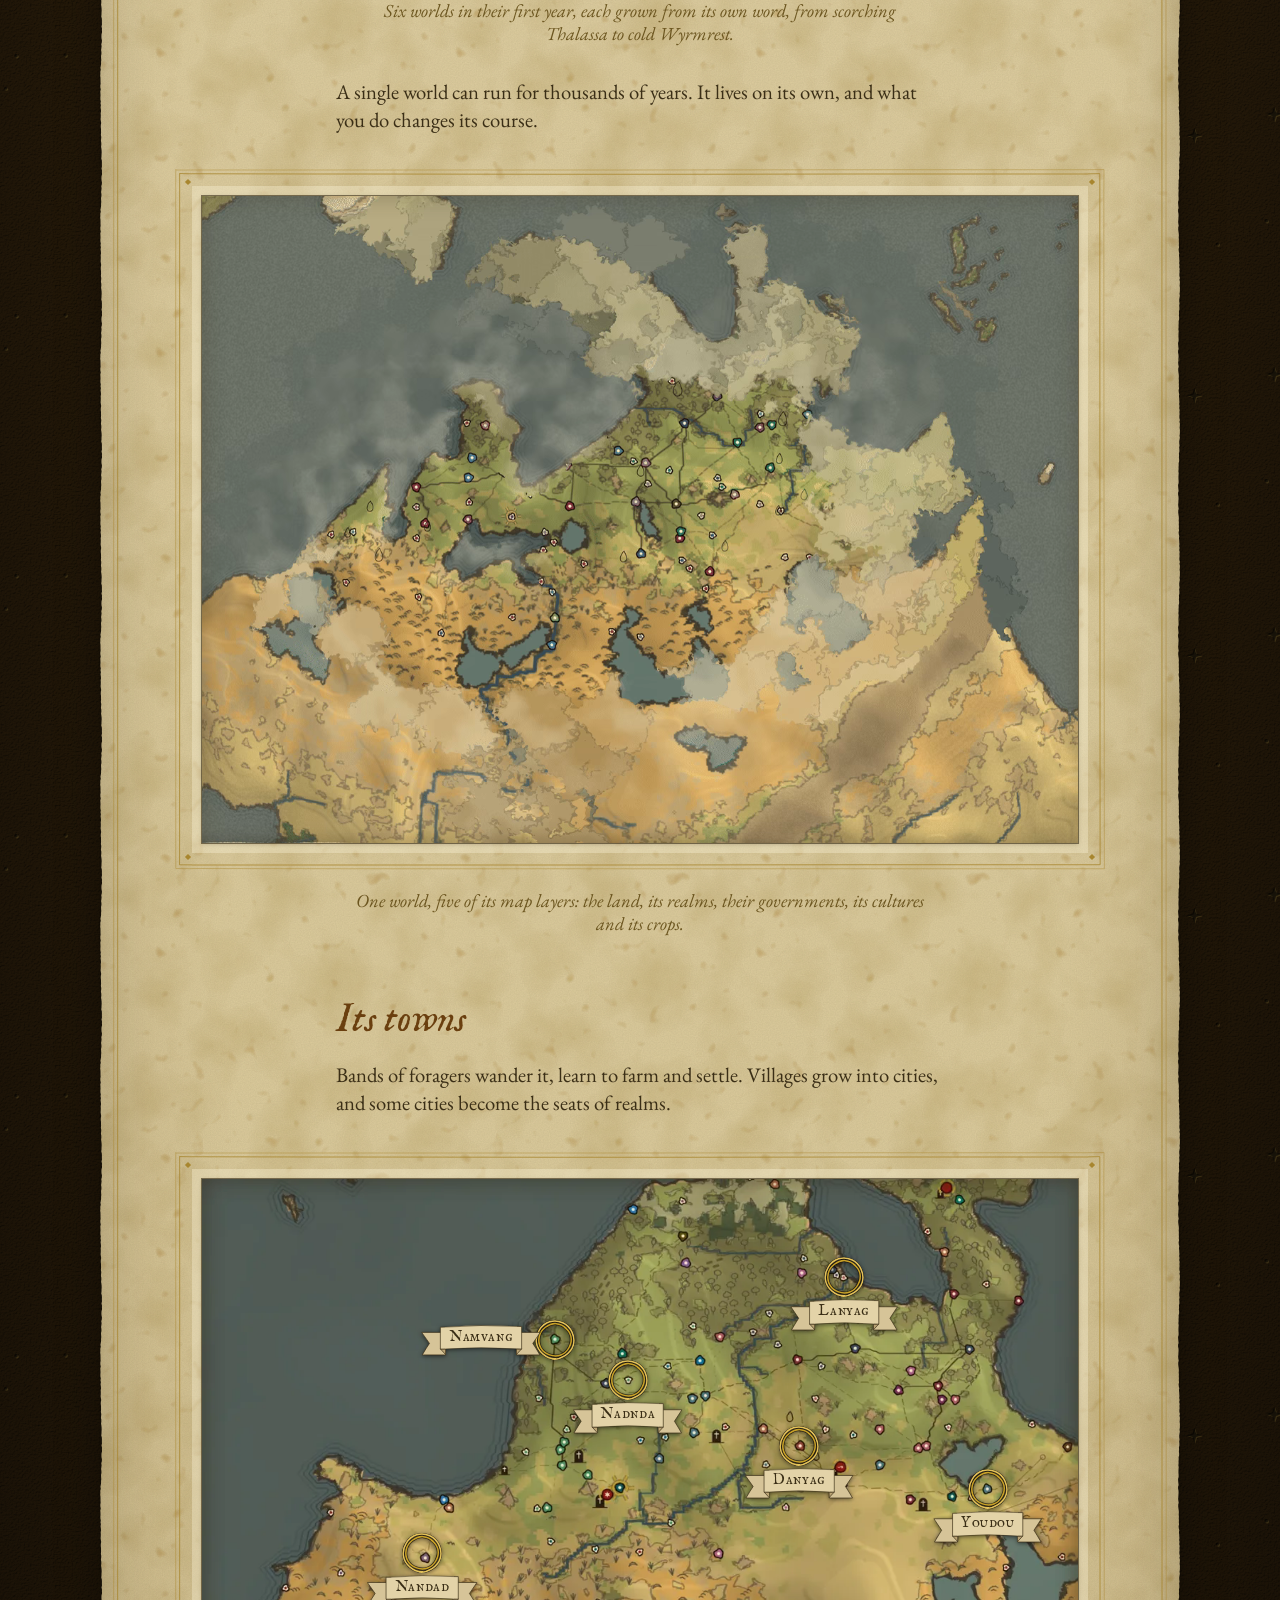
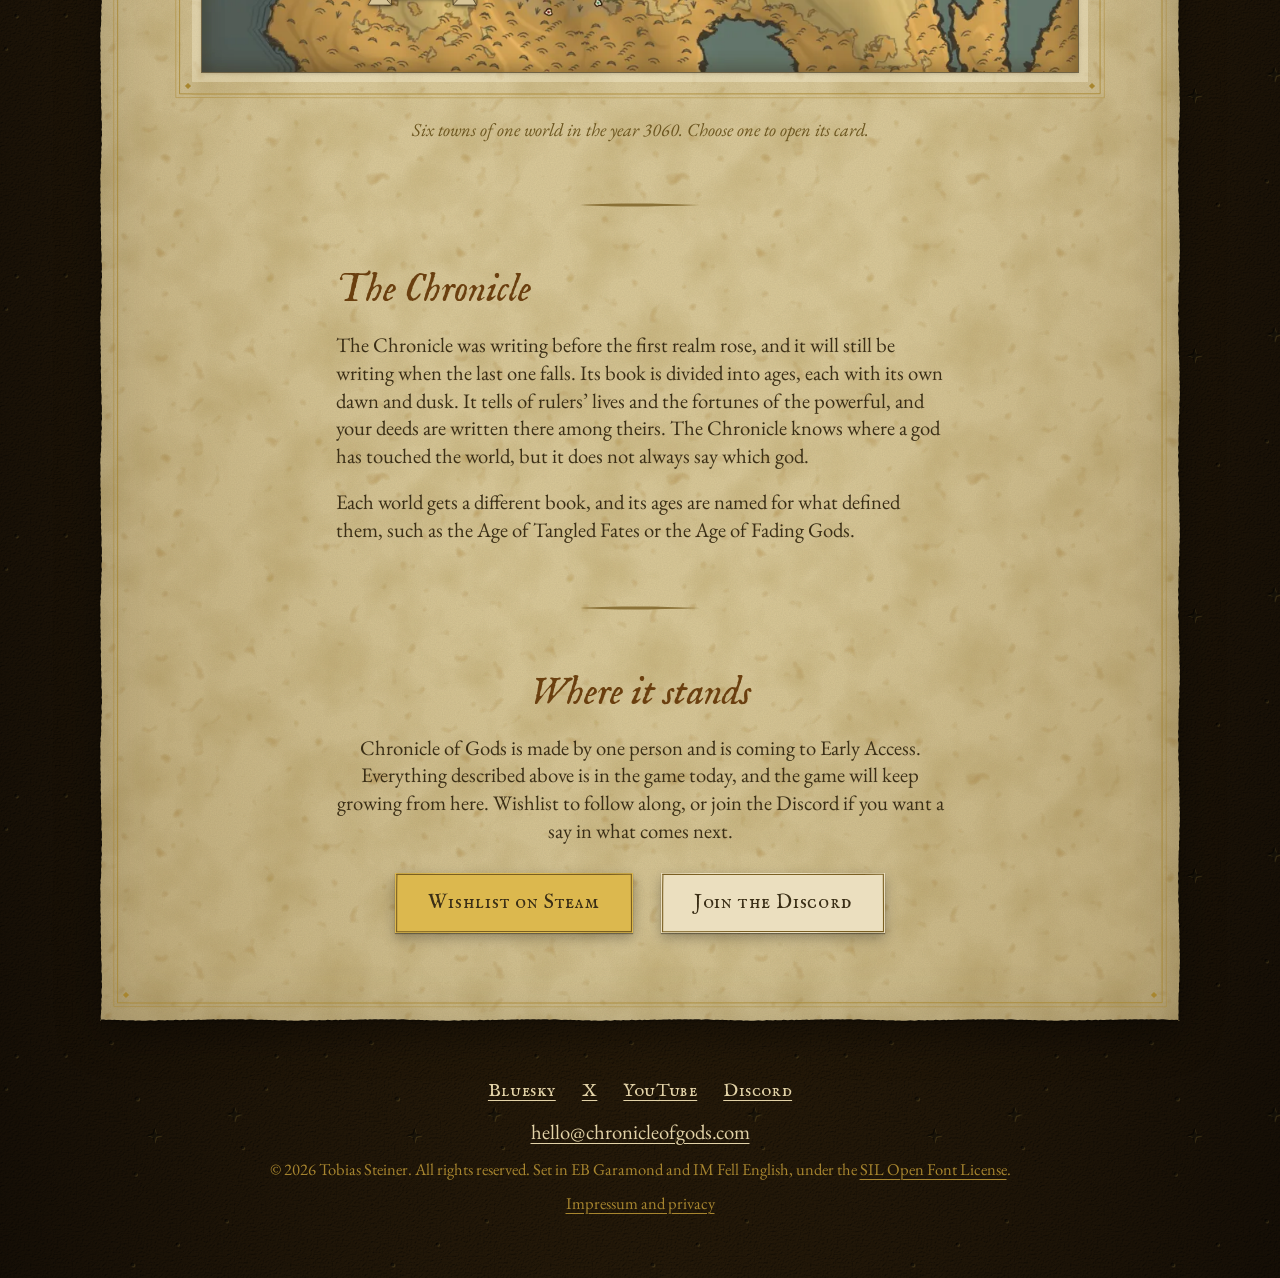
==== commit 941e7ba0: "Printed plates, a town as a spread of the Chronicle, the foragers sentence with the towns - Plates: " ====
--- a/index.html
+++ b/index.html
@@ -20,6 +20,7 @@
 <link rel="preload" href="fonts/im-fell-english-latin-400-italic.woff2" as="font" type="font/woff2" crossorigin>
 <link rel="preload" href="fonts/eb-garamond-latin-wght-normal.woff2" as="font" type="font/woff2" crossorigin>
 <link rel="stylesheet" href="css/site.css">
+<script>/* comparison switch: ?frame=leather shows the Steam About plates' frame */ if (/[?&]frame=leather\b/.test(location.search)) document.documentElement.classList.add('frame-leather')</script>
 </head>
 <body>
 <header class="cover">
@@ -65,14 +66,16 @@
   <section class="leaf" aria-labelledby="h-world">
     <h2 id="h-world">A world with its own history</h2>
     <p>Every world, down to its continents and rivers, grows from a word you choose. You also decide how warm it is and how much mineral wealth lies in its ground.</p>
-    <figure class="plate plate-baked">
-      <video class="worlds" autoplay muted loop playsinline preload="metadata" poster="video/worlds-poster.webp" width="1232" height="616" aria-label="Six newly made worlds, two at a time: Glimmerfen and Thalassa, Veyra and Wyrmrest, Aethel and Eryndor.">
-        <source src="video/worlds.webm" type="video/webm">
-        <source src="video/worlds.mp4" type="video/mp4">
-      </video>
+    <figure class="plate">
+      <div class="frame"><div class="pic">
+        <video class="worlds" autoplay muted loop playsinline preload="metadata" poster="video/worlds-poster.webp" width="1180" height="564" aria-label="Six newly made worlds, two at a time: Glimmerfen and Thalassa, Veyra and Wyrmrest, Aethel and Eryndor.">
+          <source src="video/worlds.webm" type="video/webm">
+          <source src="video/worlds.mp4" type="video/mp4">
+        </video>
+      </div></div>
       <figcaption>Six worlds in their first year, each grown from its own word, from scorching Thalassa to cold Wyrmrest.</figcaption>
     </figure>
-    <p>Bands of foragers wander it, learn to farm and settle.</p>
+    <p>A single world can run for thousands of years. It lives on its own, and what you do changes its course.</p>
     <figure class="plate">
       <div class="frame"><div class="pic">
         <video class="layers" autoplay muted loop playsinline preload="metadata" poster="video/layers-poster.webp" width="1232" height="910" aria-label="One world shown through five map layers in turn: the land, its realms, their governments, its cultures and its crops.">
@@ -82,42 +85,41 @@
         </div></div>
       <figcaption>One world, five of its map layers: the land, its realms, their governments, its cultures and its crops.</figcaption>
     </figure>
-    <p>A single world can run for thousands of years. It lives on its own, and what you do changes its course.</p>
   </section>
 
   <section class="leaf" id="towns" aria-labelledby="h-towns">
     <h2 id="h-towns">Its towns</h2>
-    <p>Villages grow into cities, and some cities become the seats of realms.</p>
+    <p>Bands of foragers wander it, learn to farm and settle. Villages grow into cities, and some cities become the seats of realms.</p>
     <figure class="plate town-map">
       <div class="frame"><div class="pic map-frame">
         <img src="img/towns/map.webp" srcset="img/towns/map-1100.webp 1100w, img/towns/map.webp 1920w" sizes="(max-width: 1100px) 100vw, 940px" width="1920" height="1080" loading="lazy" alt="A stretch of one world’s map in the year 3060: farmland, forests, rivers and roads, dotted with towns and nomad camps. Six towns are marked.">
         <a class="town-pin pin-west" href="img/towns/namvang-card.webp" style="left: 40.32%; top: 32.61%"
-           data-kind="City · Seat of Power" data-card-size="896x2219"
+           data-kind="City · Seat of Power" data-card-size="848x2117"
            data-land="img/towns/namvang-land.webp" data-land-size="1000x918"
            data-caption="The seat of the Nanyi Confederacy: wealthy, its granary full, with a palace and a library."
            data-alt="Namvang’s card: a wealthy city of some 1,800 souls, seat of the Nanyi Confederacy, with a palace and a library."><span class="pin-name">Namvang</span></a>
         <a class="town-pin" href="img/towns/danyag-card.webp" style="left: 68.2%; top: 54.05%"
-           data-kind="City · Holy City" data-card-size="896x2368"
+           data-kind="City · Holy City" data-card-size="848x2266"
            data-land="img/towns/danyag-land.webp" data-land-size="1000x918"
            data-caption="The largest city in this world, some 2,000 souls: seat of the Kraal of Vedesh, with a temple."
            data-alt="Danyag’s card: a wealthy holy city of some 2,000 souls, seat of the Kraal of Vedesh, with a temple."><span class="pin-name">Danyag</span></a>
         <a class="town-pin" href="img/towns/youdou-card.webp" style="left: 89.7%; top: 62.96%"
-           data-kind="City · Holy City" data-card-size="896x2644"
+           data-kind="City · Holy City" data-card-size="848x2542"
            data-land="img/towns/youdou-land.webp" data-land-size="1000x918"
            data-caption="Seat of the Kingdom of Youdoungo: wealthy, but its bellies are lean, its people grumbling and its roads lawless."
            data-alt="Youdou’s card: a holy city of some 910 souls, seat of the Kingdom of Youdoungo, with lean bellies, grumbling and lawless roads, and a palace, a library and a temple."><span class="pin-name">Youdou</span></a>
         <a class="town-pin" href="img/towns/nadnda-card.webp" style="left: 48.61%; top: 40.83%"
-           data-kind="Hamlet · Great Market" data-card-size="896x2344"
+           data-kind="Hamlet · Great Market" data-card-size="848x2242"
            data-land="img/towns/nadnda-land.webp" data-land-size="1000x918"
            data-caption="A great market fallen to a hamlet: once some 1,500 souls, now some 320, poor, its granary bare."
            data-alt="Nadnda’s card: a poor hamlet of some 320 souls that was once a great market of some 1,500."><span class="pin-name">Nadnda</span></a>
         <a class="town-pin" href="img/towns/lanyag-card.webp" style="left: 73.31%; top: 19.92%"
-           data-kind="Hamlet · Port" data-card-size="896x2098"
+           data-kind="Hamlet · Port" data-card-size="848x1996"
            data-land="img/towns/lanyag-land.webp" data-land-size="1000x918"
            data-caption="A port founded fourteen years ago: destitute still, selling stone and timber."
            data-alt="Lanyag’s card: a destitute port hamlet of some 160 souls, founded in 3046, selling stone and timber."><span class="pin-name">Lanyag</span></a>
         <a class="town-pin" href="img/towns/nandad-card.webp" style="left: 25.12%; top: 75.75%"
-           data-kind="Hamlet · Granary" data-card-size="896x1949"
+           data-kind="Hamlet · Granary" data-card-size="848x1847"
            data-land="img/towns/nandad-land.webp" data-land-size="1000x918"
            data-caption="A farming hamlet of some 90 souls on perilous roads: destitute, but its granary is full."
            data-alt="Nandad’s card: a destitute granary hamlet of some 90 souls, its granary full."><span class="pin-name">Nandad</span></a>
@@ -126,21 +128,24 @@
     </figure>
   </section>
 
+  <!-- A town opens like a spread of the Chronicle's book: its land on the left page, its card on the right. -->
   <dialog class="town-card" aria-labelledby="town-card-name">
-    <header class="town-card-head">
-      <button class="btn town-card-step" type="button" data-step="-1" aria-label="Previous town">‹<span class="step-word"> Previous</span></button>
-      <div class="town-card-title">
-        <h3 id="town-card-name"></h3>
-        <p class="town-card-kind"></p>
+    <form method="dialog" class="town-card-closer"><button class="town-card-close" aria-label="Close the book">✕</button></form>
+    <div class="town-card-body">
+      <div class="page page-left">
+        <header class="town-card-title">
+          <h3 id="town-card-name"></h3>
+          <p class="town-card-kind"></p>
+        </header>
+        <img class="town-card-land" alt="">
+        <p class="town-card-caption"></p>
+        <button class="page-turn" type="button" data-step="-1"></button>
       </div>
-      <button class="btn town-card-step" type="button" data-step="1" aria-label="Next town"><span class="step-word">Next </span>›</button>
-    </header>
-    <form method="dialog" class="town-card-closer"><button class="town-card-close" aria-label="Close the card">✕</button></form>
-    <div class="town-card-body">
-      <img class="town-card-land" alt="">
-      <div class="town-card-sheet" tabindex="0"><img class="town-card-img" alt=""></div>
+      <div class="page page-right">
+        <div class="town-card-sheet" tabindex="0"><img class="town-card-img" alt=""></div>
+        <button class="page-turn" type="button" data-step="1"></button>
+      </div>
     </div>
-    <p class="town-card-caption"></p>
   </dialog>
 
   <div class="ornament" aria-hidden="true"></div>
--- a/css/site.css
+++ b/css/site.css
@@ -208,13 +208,37 @@
 
 .plate { margin: 1.8em 0; padding: 0; }
 .plate-card { max-width: 760px; margin-left: auto; margin-right: auto; }
-/* A plate is framed like the Steam page's About images: the cover's leather, a tarnished outer rule,
-   a gilt rule round the picture and the cover's corner tooling. */
+/* A plate is printed into the page: a fine ink line at the picture's edge, a margin of lighter paper,
+   then the game's hand-drawn double rule with its gilt corner diamonds (the Folio cards' plate frame). */
 .frame {
+  position: relative;
+  padding: 10px;
+  border: 20px solid transparent;
+  border-image: url('../material/hand-frame-plate.svg') 20 stretch;
+  background: rgba(255, 248, 224, 0.32);
+  background-clip: padding-box;
+}
+.pic {
+  position: relative;
+  box-shadow: 0 0 0 1px rgba(58, 46, 22, 0.6), 0 1px 4px rgba(58, 46, 22, 0.28);
+}
+.pic > img, .pic > video { width: 100%; background: var(--leather); }
+.pic::after {     /* a soft shade at the picture's edge, as ink sinks into paper */
+  content: '';
+  position: absolute;
+  inset: 0;
+  box-shadow: inset 0 0 22px rgba(58, 46, 22, 0.3);
+  pointer-events: none;
+}
+
+/* ?frame=leather — the Steam About plates' frame instead (the cover's leather, a tarnished outer rule,
+   a gilt rule round the picture and the cover's corner tooling), kept to compare. */
+.frame-leather .frame {
   --band: 26px;
   --corner: 54px;
-  position: relative;
   padding: var(--band);
+  border: 0;
+  border-image: none;
   background:
     url('../material/corner-tl.svg') left 5px top 5px / var(--corner) no-repeat,
     url('../material/corner-tr.svg') right 5px top 5px / var(--corner) no-repeat,
@@ -225,7 +249,7 @@
   background-blend-mode: normal, normal, normal, normal, multiply, normal;
   box-shadow: 0 1px 1.4px rgba(0, 0, 0, 0.42), 0 12px 26px rgba(58, 46, 22, 0.38);
 }
-.frame::before {
+.frame-leather .frame::before {
   content: '';
   position: absolute;
   inset: 8px;
@@ -233,24 +257,8 @@
   opacity: 0.85;
   pointer-events: none;
 }
-.pic {
-  position: relative;
-  box-shadow: 0 0 0 1px rgba(0, 0, 0, 0.35), 0 0 0 3px var(--gold), 0 0 0 4px rgba(0, 0, 0, 0.5);
-}
-.pic > img, .pic > video { width: 100%; background: var(--leather); }
-/* A plate whose frame is baked into the image (the Steam About worlds loop) gets no second frame. */
-.plate-baked > video, .plate-baked > img {
-  width: 100%;
-  background: var(--leather);
-  box-shadow: 0 1px 1.4px rgba(0, 0, 0, 0.42), 0 12px 26px rgba(58, 46, 22, 0.38);
-}
-.pic::after {     /* the inset shade the plates lay over a picture's edge */
-  content: '';
-  position: absolute;
-  inset: 0;
-  box-shadow: inset 0 0 38px rgba(10, 6, 2, 0.55);
-  pointer-events: none;
-}
+.frame-leather .pic { box-shadow: 0 0 0 1px rgba(0, 0, 0, 0.35), 0 0 0 3px var(--gold), 0 0 0 4px rgba(0, 0, 0, 0.5); }
+.frame-leather .pic::after { box-shadow: inset 0 0 38px rgba(10, 6, 2, 0.55); }
 .plate figcaption {
   max-width: 36em;
   margin: 16px auto 0;
@@ -325,79 +333,119 @@
   filter: drop-shadow(0 1px 1.5px rgba(0, 0, 0, 0.35));
 }
 
+/* The town opens as a spread of the Chronicle's book: the leather cover round two pages, the land on the
+   left page under the town's name, the card on the right, the gutter's shade between them. */
 .town-card {
-  width: min(1220px, calc(100vw - 24px));
+  --spread-h: min(820px, calc(100vh - 48px));
+  width: min(1180px, calc(100vw - 24px));
   max-height: calc(100vh - 24px);
-  padding: 18px clamp(16px, 2.4vw, 28px) 20px;
-  border: 20px solid transparent;
-  border-image: url('../material/hand-frame-plate.svg') 20 stretch;
-  background: var(--paper-bg);
-  background-origin: border-box;
+  padding: 14px;
+  border: 0;
+  border-radius: 8px;
+  background: var(--leather-bg);
+  background-color: var(--leather);
+  background-blend-mode: normal, multiply, normal;
+  box-shadow: inset 0 0 0 1px rgba(138, 111, 42, 0.55), inset 0 0 0 3px var(--leather-edge), 0 30px 80px rgba(0, 0, 0, 0.6);
   color: var(--ink);
   overflow: auto;
 }
-.town-card::backdrop { background: rgba(12, 8, 3, 0.72); }
-.town-card[open] { animation: card-open 180ms ease-out; }
-@keyframes card-open { from { opacity: 0; transform: translateY(6px) scale(0.985); } }
-
-.town-card-head {
+.town-card::backdrop { background: rgba(12, 8, 3, 0.74); }
+.town-card[open] { animation: card-open 220ms ease-out; }
+@keyframes card-open { from { opacity: 0; transform: translateY(8px) scale(0.985); } }
+
+.town-card-body {
   display: grid;
-  grid-template-columns: auto 1fr auto;
-  align-items: center;
-  gap: 16px;
-  margin: 0 44px 14px 0;  /* clear the close button */
-  text-align: center;
-}
-.town-card-step { font-size: 1.05rem; padding: 0.35em 1em 0.4em; cursor: pointer; }
-.town-card-head h3 {
+  grid-template-columns: minmax(0, 1fr) minmax(0, 1fr);
+  height: var(--spread-h);
+  box-shadow: 0 2px 6px rgba(0, 0, 0, 0.5);
+}
+.page {
+  position: relative;
+  display: flex;
+  flex-direction: column;
+  min-height: 0;
+  padding: 26px clamp(18px, 2.6vw, 36px) 18px;
+  background: var(--paper-bg);
+}
+/* The gutter: each page darkens towards the spine, as the game's own book does. */
+.page-left { box-shadow: inset -26px 0 30px -18px rgba(60, 40, 10, 0.45); border-radius: 3px 0 0 3px; }
+.page-right { box-shadow: inset 26px 0 30px -18px rgba(60, 40, 10, 0.45); border-radius: 0 3px 3px 0; align-items: center; }
+
+.town-card-title { text-align: center; margin: 0 0 14px; }
+.town-card-title h3 {
   margin: 0;
   font-family: var(--title);
   font-style: italic;
   font-weight: 400;
-  font-size: clamp(1.8rem, 3.4vw, 2.4rem);
-  line-height: 1.1;
+  font-size: clamp(1.8rem, 3.2vw, 2.5rem);
+  line-height: 1.05;
   color: var(--ink-title);
 }
-.town-card-kind { margin: 2px 0 0; font-style: italic; color: var(--ink-soft); }
-.town-card-closer { position: absolute; top: 16px; right: 16px; margin: 0; }
-.town-card-close {
-  width: 40px;
-  height: 40px;
-  font: 1.25rem/1 var(--text);
-  color: var(--ink);
-  background: var(--btn-flat);
-  border: 3px solid transparent;
-  border-image: url('../material/hand-frame-btn.svg') 3 / 3px stretch;
-  cursor: pointer;
-}
-/* The land close up beside the card at its in-game size; the card scrolls in its own column. */
-.town-card-body {
-  display: grid;
-  grid-template-columns: minmax(0, 1fr) 448px;
-  gap: 18px;
-  align-items: start;
+.town-card-kind { margin: 4px 0 0; font-family: var(--head); letter-spacing: 0.05em; color: var(--ink-soft); }
+.town-card-title::after {      /* the swelled rule under a chapter's heading */
+  content: '';
+  display: block;
+  width: 110px;
+  height: 7px;
+  margin: 10px auto 0;
+  background: url('../material/swell.svg') center / 100% 100% no-repeat;
+  opacity: 0.8;
 }
 .town-card-land {
+  flex: 1 1 auto;
+  min-height: 0;
   width: 100%;
-  max-height: calc(100vh - 260px);
   object-fit: cover;
-  border: 1px solid rgba(122, 95, 34, 0.55);
+  box-shadow: 0 0 0 1px rgba(58, 46, 22, 0.6), 0 1px 4px rgba(58, 46, 22, 0.28);
+}
+.town-card-caption {
+  margin: 14px auto 0;
+  max-width: 30em;
+  font-style: italic;
+  text-align: center;
+  color: var(--ink-soft);
 }
 .town-card-sheet {
-  max-height: calc(100vh - 260px);
+  flex: 1 1 auto;
+  min-height: 0;
+  width: min(100%, 448px);
   overflow-y: auto;
   overscroll-behavior: contain;
   scrollbar-width: thin;
   scrollbar-color: rgba(122, 95, 34, 0.6) transparent;
+  filter: drop-shadow(0 3px 6px rgba(58, 46, 22, 0.3));
 }
 .town-card-img { width: 100%; }
-.town-card-caption {
-  max-width: 36em;
-  margin: 14px auto 0;
-  font-style: italic;
-  text-align: center;
-  color: var(--ink-soft);
-}
+
+/* Page-turns at the foot of each page, named for the town they lead to. */
+.page-turn {
+  align-self: flex-start;
+  margin-top: 12px;
+  padding: 4px 2px;
+  font-family: var(--title);
+  font-style: italic;
+  font-size: 1.15rem;
+  color: var(--ink-title);
+  background: none;
+  border: 0;
+  border-bottom: 1px solid transparent;
+  cursor: pointer;
+}
+.page-right .page-turn { align-self: flex-end; }
+.page-turn:hover { border-bottom-color: rgba(106, 63, 15, 0.5); }
+
+.town-card-closer { position: absolute; top: 4px; right: 4px; margin: 0; z-index: 2; }
+.town-card-close {
+  width: 34px;
+  height: 34px;
+  font: 1.1rem/1 var(--text);
+  color: var(--gold-bright);
+  background: var(--leather-edge);
+  border: 1px solid rgba(201, 162, 39, 0.6);
+  border-radius: 50%;
+  cursor: pointer;
+}
+.town-card-close:hover { color: var(--leather-edge); background: var(--gold-bright); }
 
 /* ── The Impressum page ─────────────────────────────────────────────────────────────── */
 
@@ -446,11 +494,19 @@
   .sheet::after { inset: 6px; }
 }
 
-/* Too narrow for the land and the card side by side: the card first, the land below it. */
+/* Too narrow for a spread: one page, the name, the card, then the land below it; the whole book scrolls. */
 @media (max-width: 900px) {
-  .town-card-body { grid-template-columns: 1fr; }
-  .town-card-sheet { order: -1; max-width: 448px; margin: 0 auto; max-height: none; overflow: visible; }
-  .town-card-land { max-height: none; }
+  .page { display: contents; }
+  .town-card-body {
+    display: flex; flex-direction: column; align-items: center; height: auto;
+    padding: 22px 16px 16px; background: var(--paper-bg); border-radius: 3px;
+  }
+  .town-card-title { order: 1; }
+  .town-card-sheet { order: 2; overflow: visible; filter: none; }
+  .town-card-land { order: 3; margin-top: 16px; flex: none; height: auto; }
+  .town-card-caption { order: 4; }
+  .page-turn { order: 5; align-self: stretch; text-align: center; }
+  .page-right .page-turn { order: 6; align-self: stretch; }
 }
 
 @media (max-width: 700px) {
@@ -468,13 +524,10 @@
     padding: 0;
     list-style: none;
   }
-  .frame { --band: 14px; --corner: 32px; }
-  .frame::before { inset: 5px; }
-  .town-card { padding: 14px 10px 18px; border-width: 12px; }
-  .town-card-head { gap: 8px; margin-right: 40px; }
-  .town-card-closer { top: 8px; right: 8px; }
-  .step-word { display: none; }
-  .town-card-step { padding: 0.25em 0.7em 0.3em; font-size: 1.3rem; }
+  .frame { padding: 6px; border-width: 14px; }
+  .frame-leather .frame { --band: 14px; --corner: 32px; border-width: 0; }
+  .frame-leather .frame::before { inset: 5px; }
+  .town-card { padding: 8px; }
 }
 
 @media (prefers-reduced-motion: reduce) {
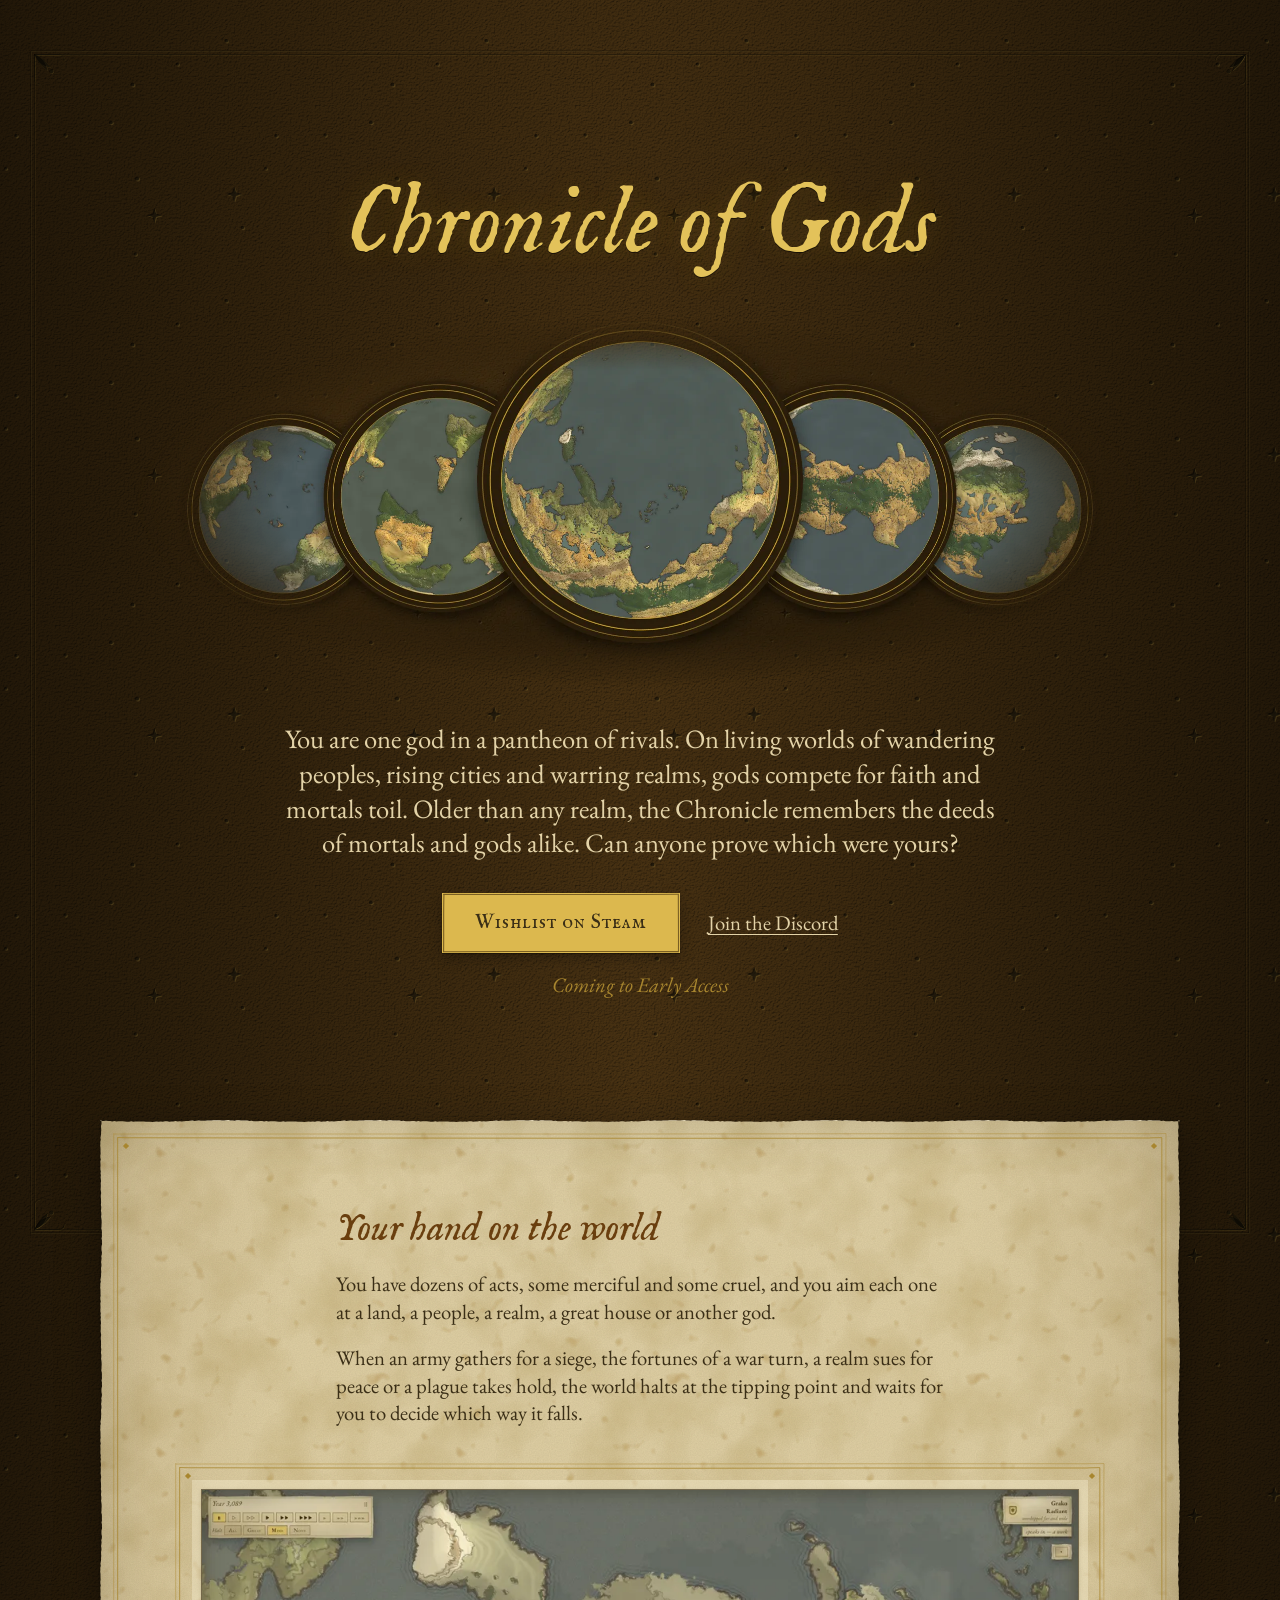
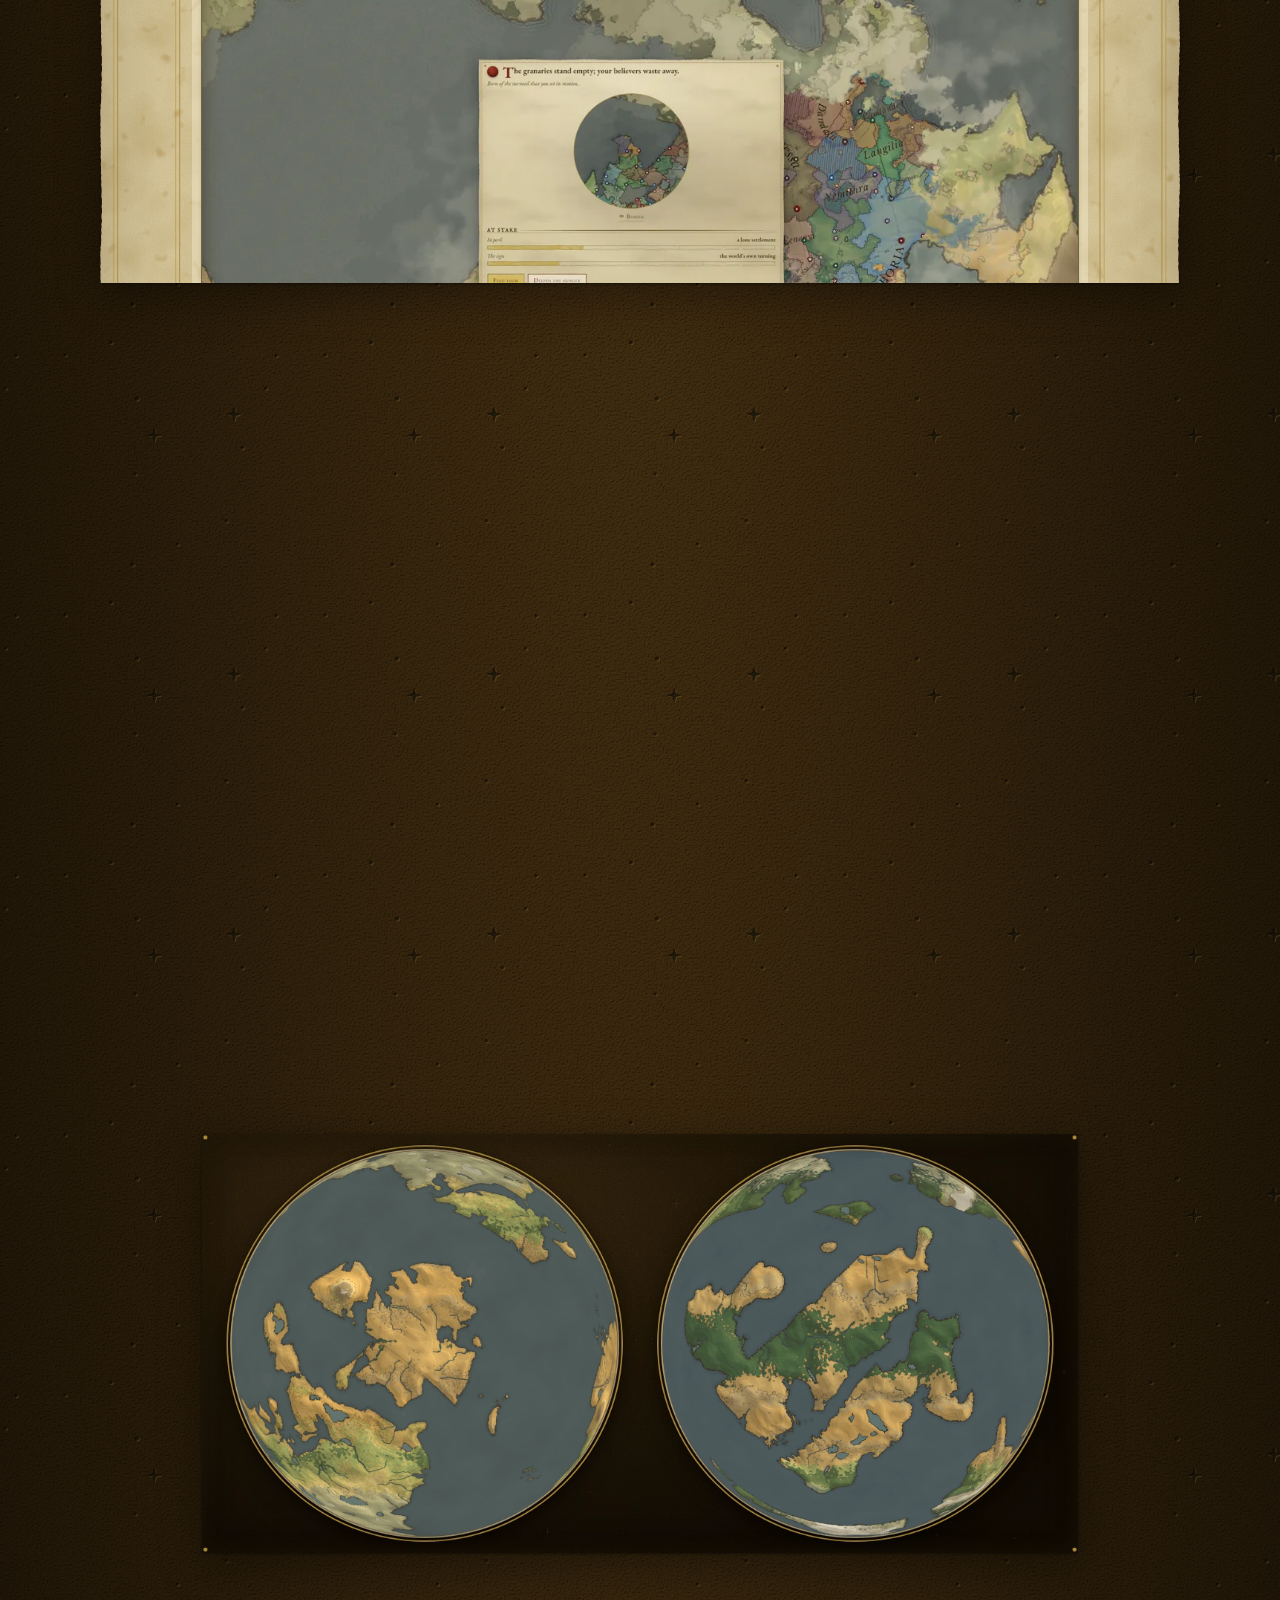
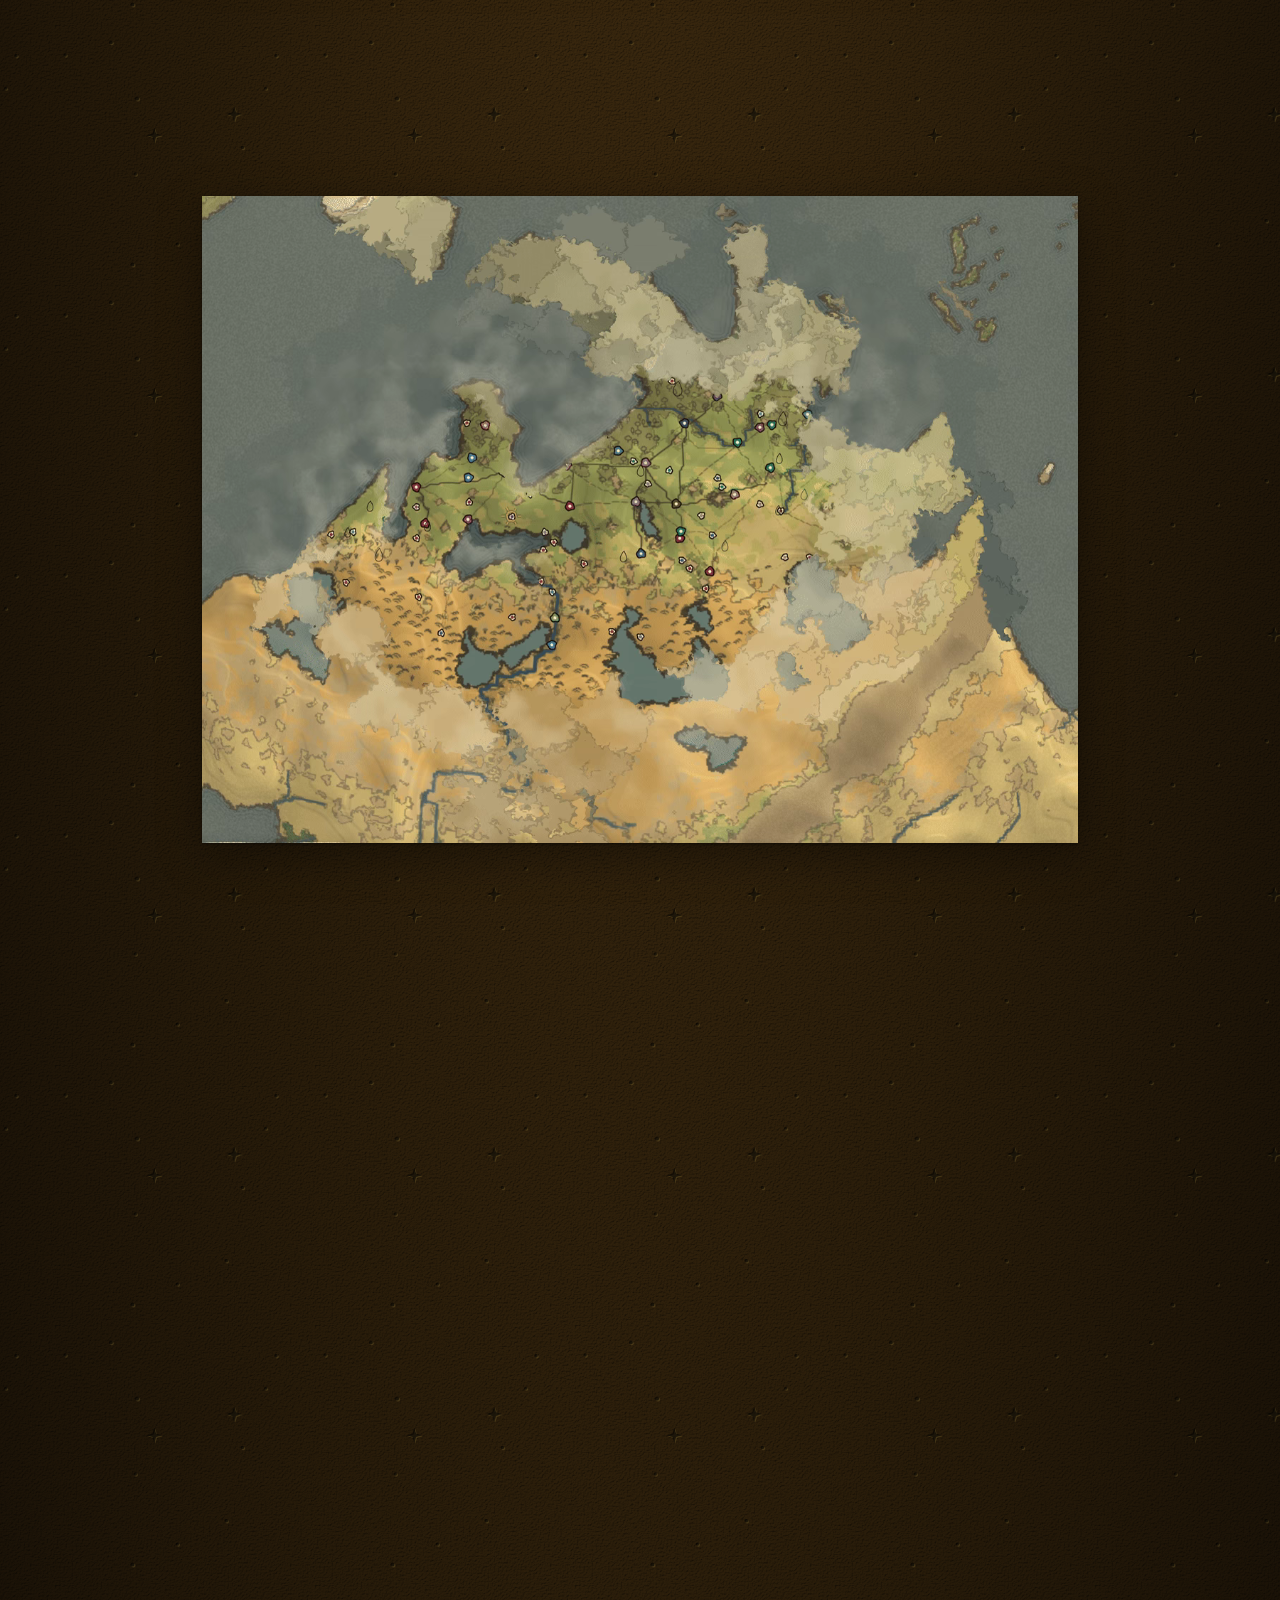
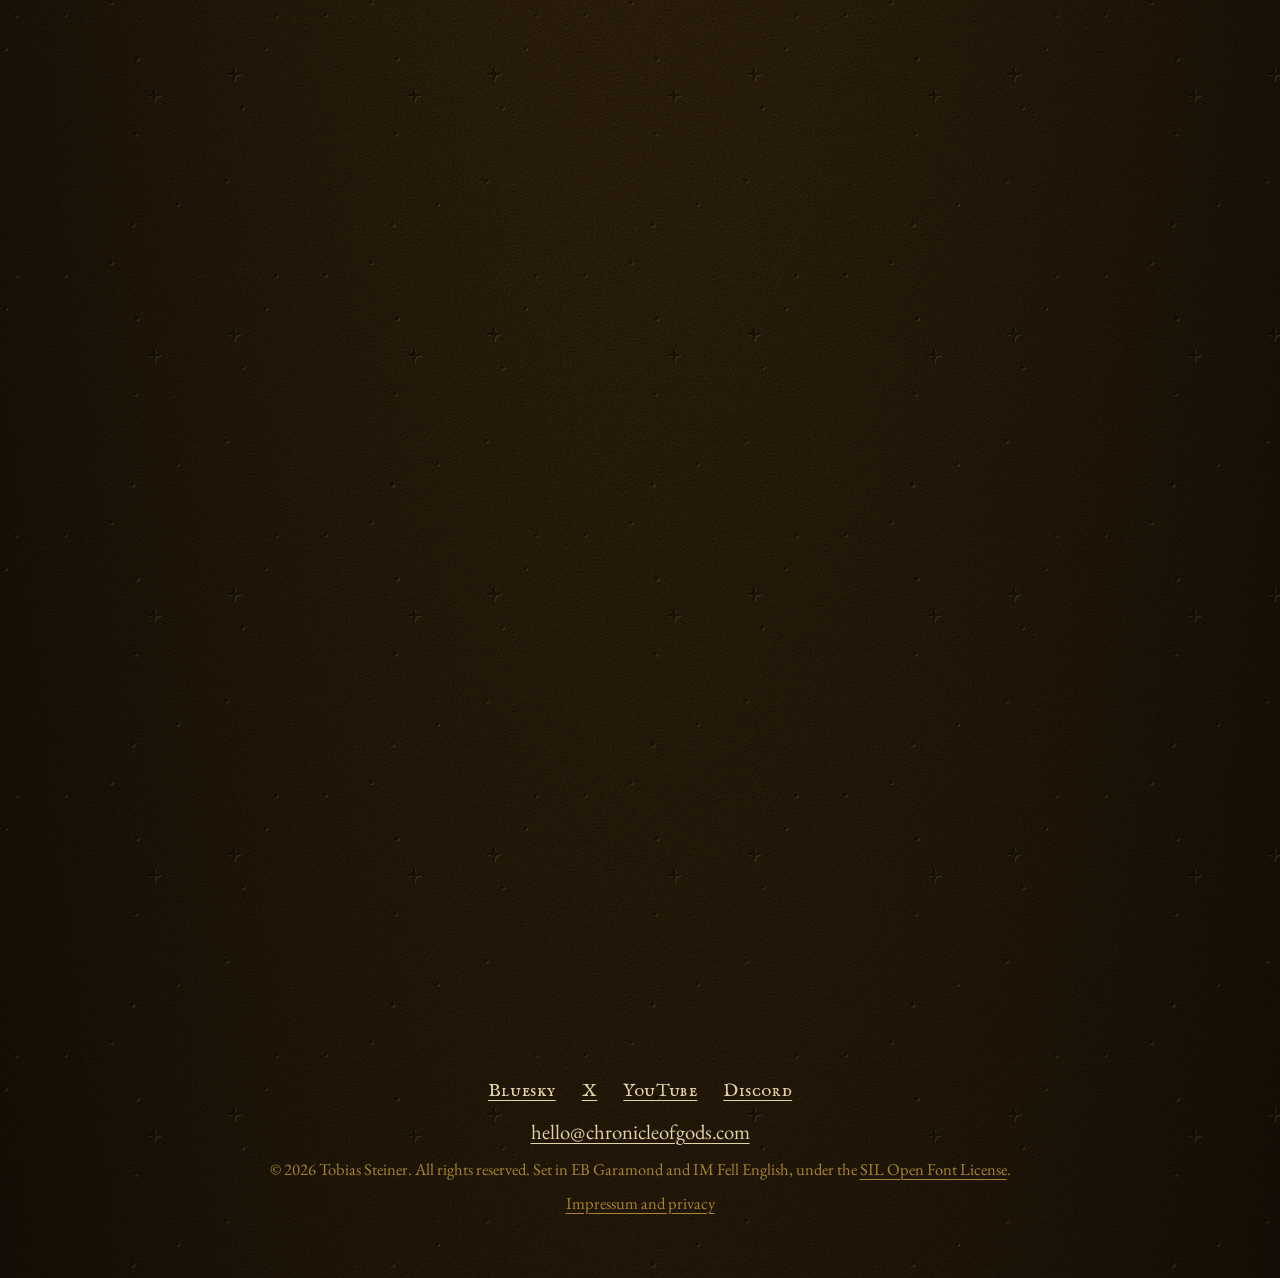
==== commit 0b592776: "Keep the printed plates; drop the leather comparison frame and unused images Co-Authored-By: Claude " ====
--- a/index.html
+++ b/index.html
@@ -20,7 +20,6 @@
 <link rel="preload" href="fonts/im-fell-english-latin-400-italic.woff2" as="font" type="font/woff2" crossorigin>
 <link rel="preload" href="fonts/eb-garamond-latin-wght-normal.woff2" as="font" type="font/woff2" crossorigin>
 <link rel="stylesheet" href="css/site.css">
-<script>/* comparison switch: ?frame=leather shows the Steam About plates' frame */ if (/[?&]frame=leather\b/.test(location.search)) document.documentElement.classList.add('frame-leather')</script>
 </head>
 <body>
 <header class="cover">
--- a/css/site.css
+++ b/css/site.css
@@ -231,34 +231,6 @@
   pointer-events: none;
 }
 
-/* ?frame=leather — the Steam About plates' frame instead (the cover's leather, a tarnished outer rule,
-   a gilt rule round the picture and the cover's corner tooling), kept to compare. */
-.frame-leather .frame {
-  --band: 26px;
-  --corner: 54px;
-  padding: var(--band);
-  border: 0;
-  border-image: none;
-  background:
-    url('../material/corner-tl.svg') left 5px top 5px / var(--corner) no-repeat,
-    url('../material/corner-tr.svg') right 5px top 5px / var(--corner) no-repeat,
-    url('../material/corner-bl.svg') left 5px bottom 5px / var(--corner) no-repeat,
-    url('../material/corner-br.svg') right 5px bottom 5px / var(--corner) no-repeat,
-    url('../material/tex-leather.webp') 0 0 / 260px repeat,
-    radial-gradient(ellipse 80% 90% at 28% 18%, var(--leather-lit) 0%, var(--leather) 52%, var(--leather-edge) 100%);
-  background-blend-mode: normal, normal, normal, normal, multiply, normal;
-  box-shadow: 0 1px 1.4px rgba(0, 0, 0, 0.42), 0 12px 26px rgba(58, 46, 22, 0.38);
-}
-.frame-leather .frame::before {
-  content: '';
-  position: absolute;
-  inset: 8px;
-  border: 1.5px solid var(--gold-tarnished);
-  opacity: 0.85;
-  pointer-events: none;
-}
-.frame-leather .pic { box-shadow: 0 0 0 1px rgba(0, 0, 0, 0.35), 0 0 0 3px var(--gold), 0 0 0 4px rgba(0, 0, 0, 0.5); }
-.frame-leather .pic::after { box-shadow: inset 0 0 38px rgba(10, 6, 2, 0.55); }
 .plate figcaption {
   max-width: 36em;
   margin: 16px auto 0;
@@ -525,8 +497,6 @@
     list-style: none;
   }
   .frame { padding: 6px; border-width: 14px; }
-  .frame-leather .frame { --band: 14px; --corner: 32px; border-width: 0; }
-  .frame-leather .frame::before { inset: 5px; }
   .town-card { padding: 8px; }
 }
 
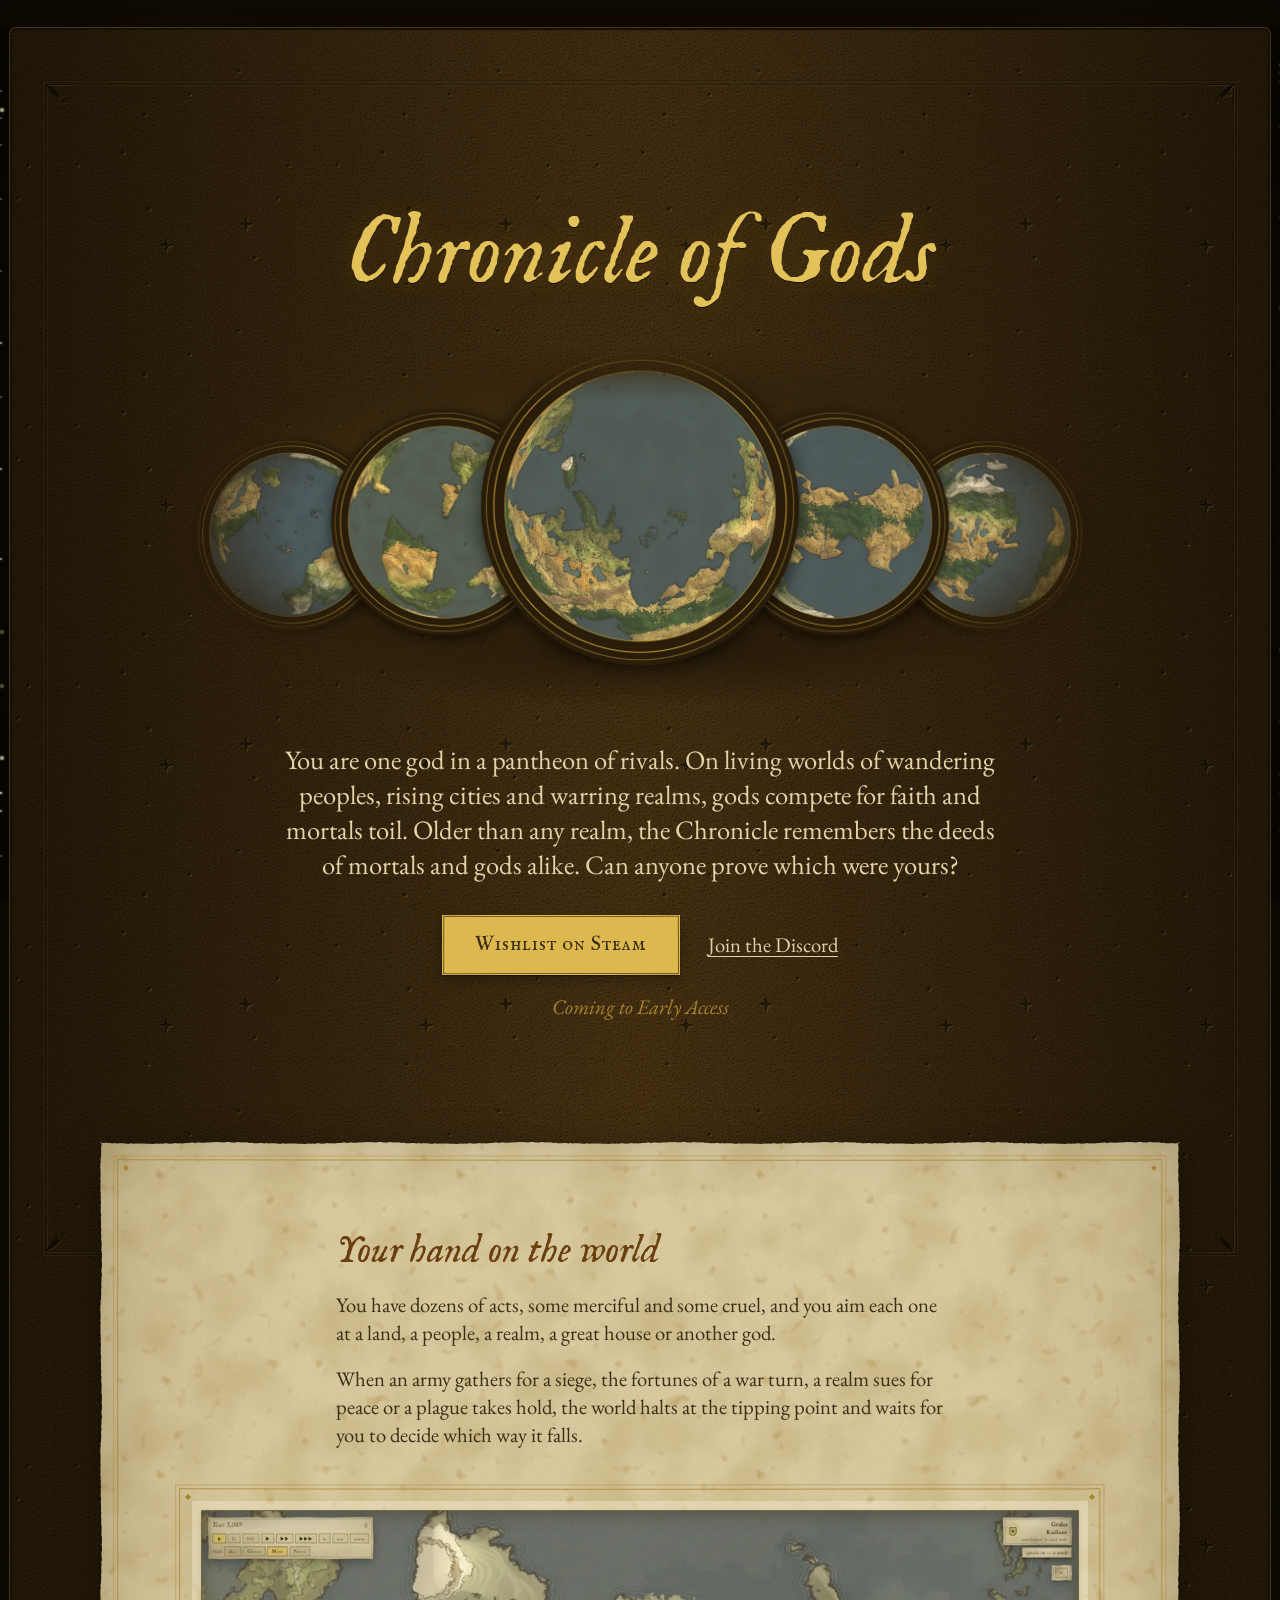
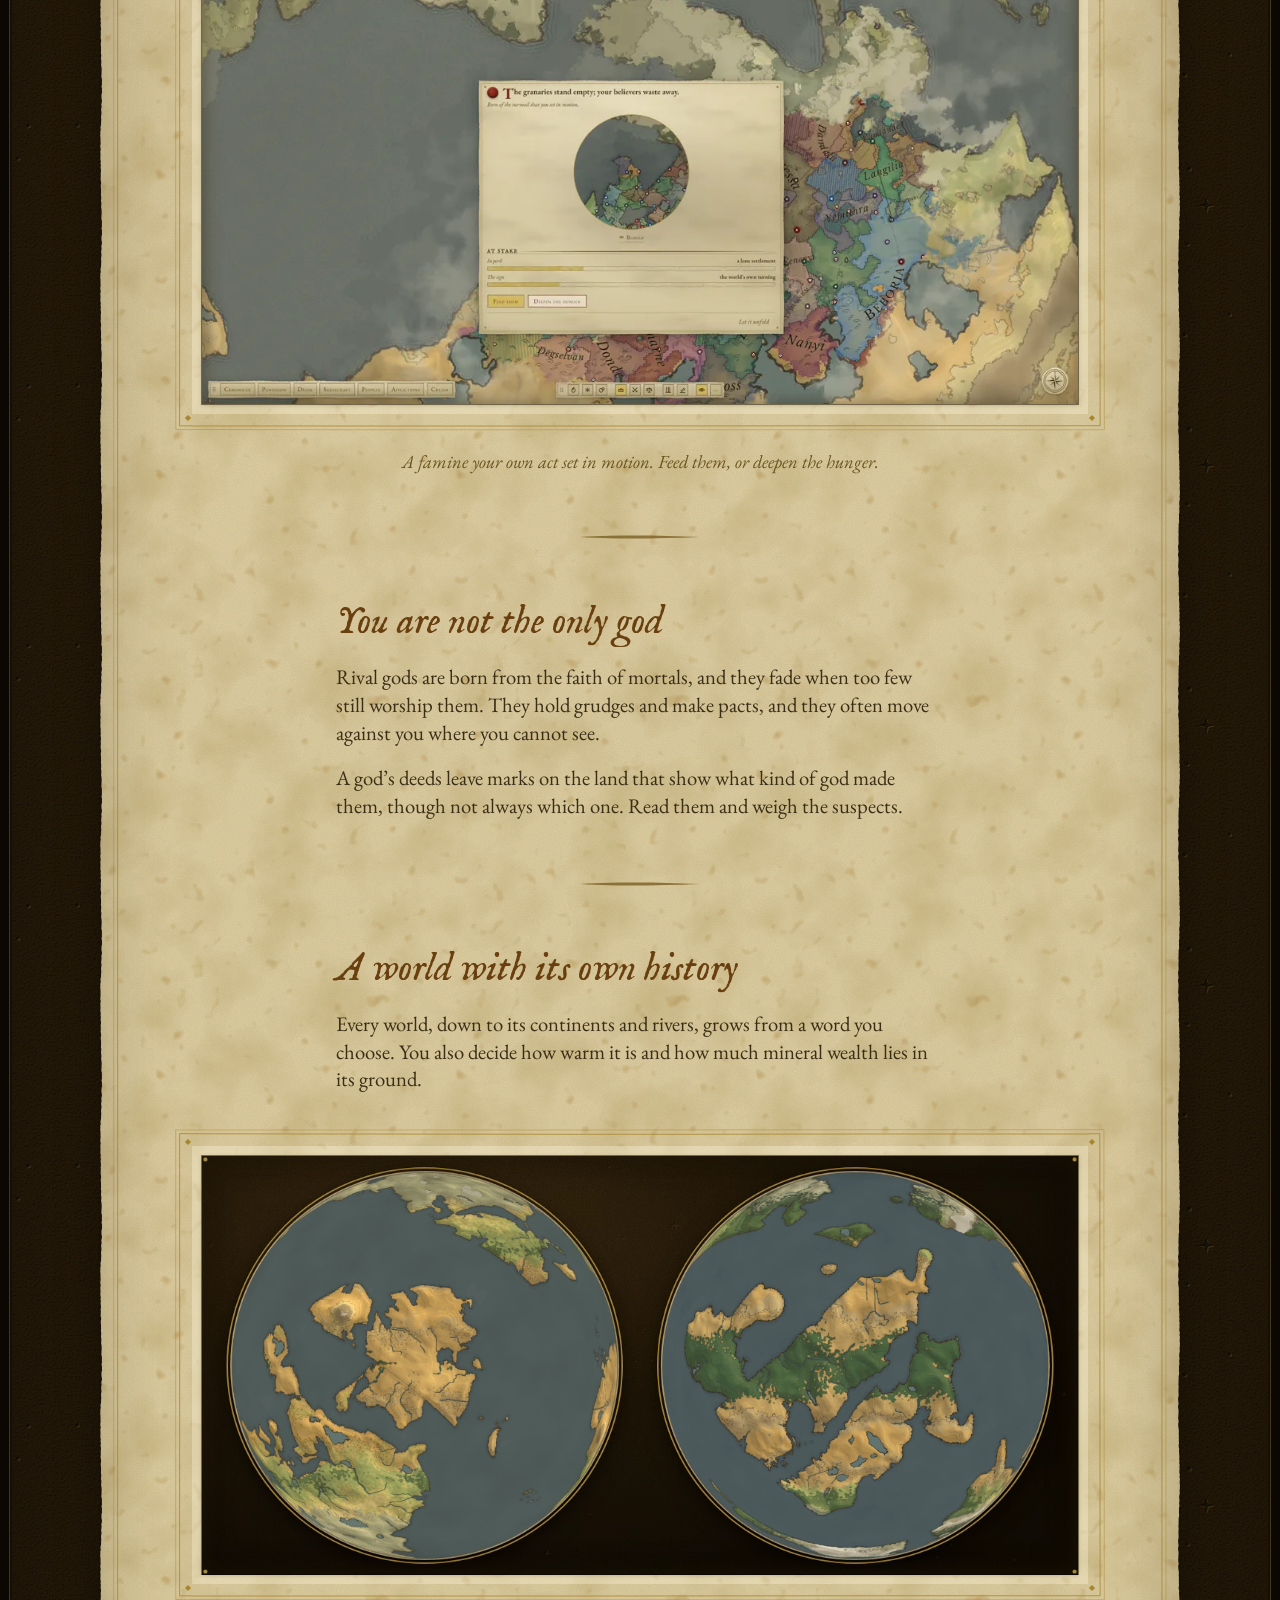
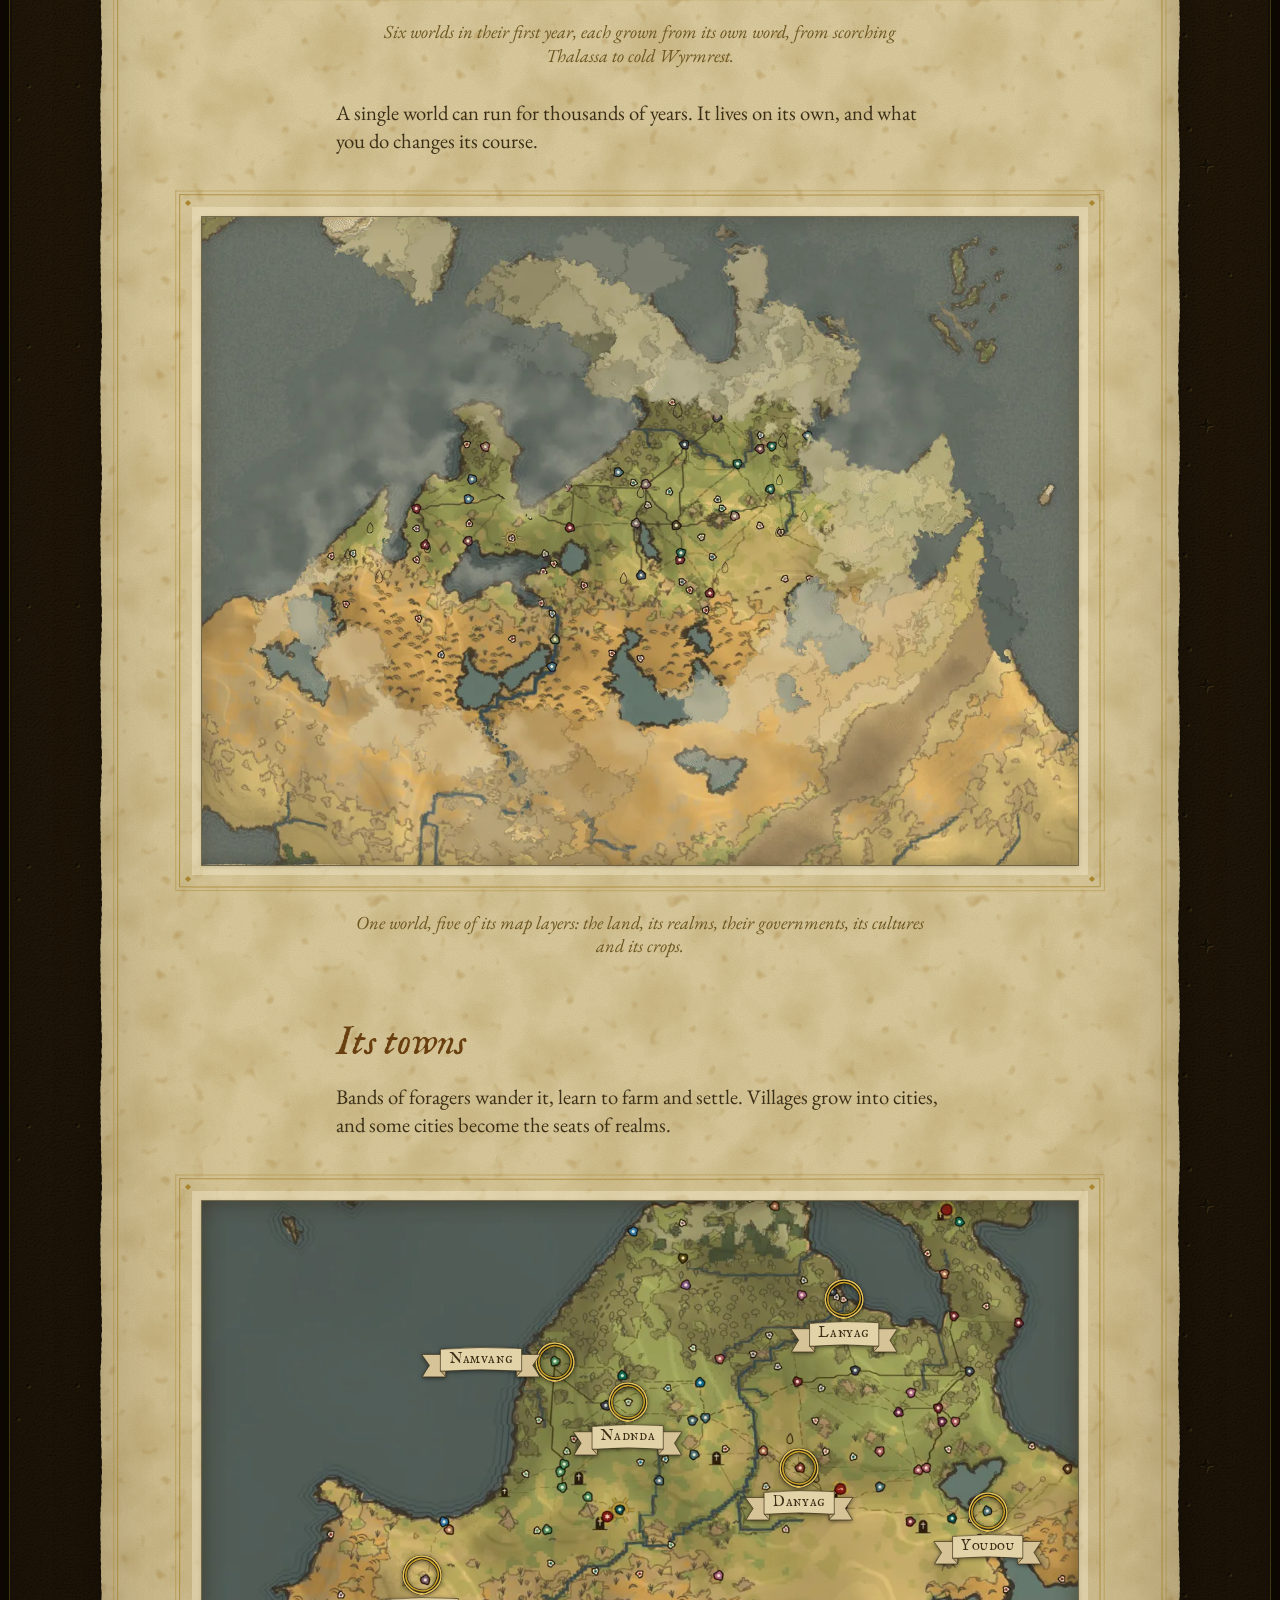
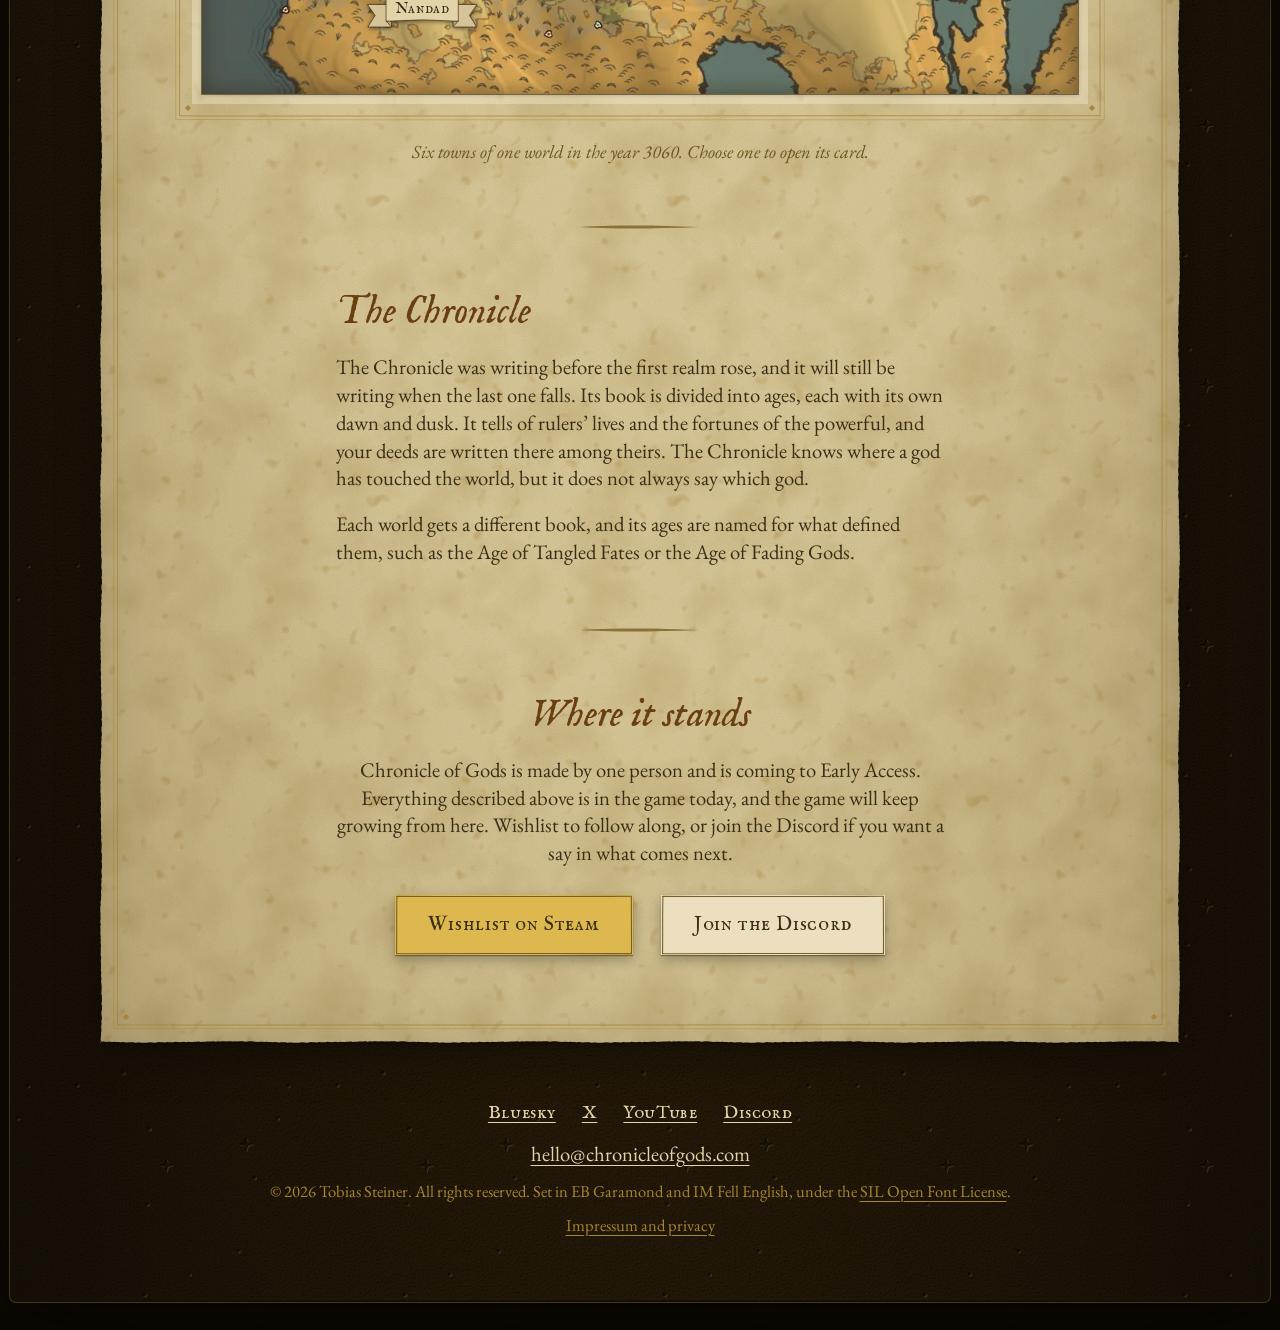
==== commit 948aed3d: "Restore the space border: the book in the start menu's firmament It was removed on a misread: the us" ====
--- a/index.html
+++ b/index.html
@@ -22,6 +22,9 @@
 <link rel="stylesheet" href="css/site.css">
 </head>
 <body>
+<div class="sky sky-l" aria-hidden="true"><i style="left:12%;top:12%;width:4px;height:4px;animation-duration:26.1s;animation-delay:-22.2s"></i><i style="left:28%;top:30%;width:2px;height:2px;animation-duration:25.2s;animation-delay:-20.7s" class="dim"></i><i style="left:18%;top:52%;width:2px;height:2px;animation-duration:23.7s;animation-delay:-5.1s"></i><i style="left:36%;top:70%;width:4px;height:4px;animation-duration:33.9s;animation-delay:-5.7s" class="dim"></i><i style="left:12%;top:88%;width:2px;height:2px;animation-duration:30.0s;animation-delay:-22.2s"></i><i style="left:40%;top:44%;width:2px;height:2px;animation-duration:36.6s;animation-delay:-8.7s" class="dim"></i><i style="left:24%;top:84%;width:4px;height:4px;animation-duration:34.5s;animation-delay:-16.2s"></i><i style="left:68%;top:10%;width:2px;height:2px;animation-duration:28.2s;animation-delay:-6.6s" class="dim"></i><i style="left:88%;top:16%;width:2px;height:2px;animation-duration:31.2s;animation-delay:-24.3s" class="dim"></i><i style="left:76%;top:90%;width:2px;height:2px;animation-duration:31.8s;animation-delay:-28.2s"></i><i style="left:96%;top:95%;width:2px;height:2px;animation-duration:33.3s;animation-delay:-12.6s" class="dim"></i><i style="left:20%;top:22%;width:2px;height:2px;animation-duration:24.6s;animation-delay:-4.2s" class="dim"></i><i style="left:32%;top:62%;width:2px;height:2px;animation-duration:30.0s;animation-delay:-11.1s"></i><i style="left:16%;top:76%;width:4px;height:4px;animation-duration:33.9s;animation-delay:-22.8s" class="dim"></i><i style="left:44%;top:38%;width:2px;height:2px;animation-duration:29.4s;animation-delay:-29.1s"></i><i style="left:56%;top:13%;width:2px;height:2px;animation-duration:27.3s;animation-delay:-20.7s" class="dim"></i><i style="left:62%;top:88%;width:2px;height:2px;animation-duration:22.5s;animation-delay:-29.1s"></i></div><div class="sky sky-r" aria-hidden="true"><i style="left:88%;top:16%;width:2px;height:2px;animation-duration:31.2s;animation-delay:-6.3s" class="dim"></i><i style="left:72%;top:34%;width:4px;height:4px;animation-duration:26.1s;animation-delay:-1.2s"></i><i style="left:84%;top:60%;width:2px;height:2px;animation-duration:35.4s;animation-delay:-21.9s" class="dim"></i><i style="left:64%;top:80%;width:2px;height:2px;animation-duration:26.4s;animation-delay:-19.2s"></i><i style="left:90%;top:88%;width:4px;height:4px;animation-duration:25.2s;animation-delay:-25.2s" class="dim"></i><i style="left:56%;top:24%;width:2px;height:2px;animation-duration:28.8s;animation-delay:-0.6s"></i><i style="left:80%;top:46%;width:2px;height:2px;animation-duration:27.6s;animation-delay:-20.7s" class="dim"></i><i style="left:0%;top:7%;width:4px;height:4px;animation-duration:28.2s;animation-delay:-12.6s"></i><i style="left:24%;top:14%;width:2px;height:2px;animation-duration:29.4s;animation-delay:-13.2s"></i><i style="left:16%;top:92%;width:4px;height:4px;animation-duration:27.9s;animation-delay:-29.1s" class="dim"></i><i style="left:36%;top:86%;width:2px;height:2px;animation-duration:22.8s;animation-delay:-12.6s"></i><i style="left:76%;top:8%;width:2px;height:2px;animation-duration:28.8s;animation-delay:-21.0s"></i><i style="left:68%;top:52%;width:2px;height:2px;animation-duration:31.2s;animation-delay:-20.1s" class="dim"></i><i style="left:92%;top:72%;width:4px;height:4px;animation-duration:32.1s;animation-delay:-3.6s"></i><i style="left:60%;top:40%;width:2px;height:2px;animation-duration:24.6s;animation-delay:-26.7s" class="dim"></i><i style="left:44%;top:9%;width:2px;height:2px;animation-duration:30.9s;animation-delay:-22.2s"></i><i style="left:30%;top:95%;width:2px;height:2px;animation-duration:33.6s;animation-delay:-15.9s" class="dim"></i></div>
+<div class="book">
+
 <header class="cover">
   <div class="cover-frame">
     <h1 class="title">Chronicle of Gods</h1>
@@ -180,6 +183,8 @@
   <p class="small"><a href="impressum.html">Impressum and privacy</a></p>
 </footer>
 
+</div>
+
 <script src="js/towns.js" type="module"></script>
 <script>
   // Respect reduced motion: the layers video waits for a click instead of looping on its own.
--- a/css/site.css
+++ b/css/site.css
@@ -32,6 +32,8 @@
   --head: 'IM Fell English SC', 'EB Garamond', Georgia, serif;
 
   --measure: 38rem;
+  --book-w: 1260px;
+  --void: #0c0803;
   --gutter: 16px;
 
   --leather-bg:
@@ -48,14 +50,17 @@
 
 *, *::before, *::after { box-sizing: border-box; }
 
-html { background: var(--leather-edge); }
-
+html { background: var(--void); }
+
+/* The page is the start menu's firmament; the book (cover, sheet, colophon) hangs in it. */
 body {
   margin: 0;
   min-height: 100vh;
-  background: var(--leather-bg);
-  background-color: var(--leather);
-  background-blend-mode: normal, multiply, normal;  /* the grain multiplied over the lit radial, as the game's cover */
+  background:
+    radial-gradient(ellipse at 50% 40%, rgba(201, 162, 39, 0.10), transparent 62%),
+    radial-gradient(ellipse at 50% 50%, transparent 42%, rgba(0, 0, 0, 0.55)),
+    var(--void);
+  background-attachment: fixed;
   color: var(--ink);
   font-family: var(--text);
   font-size: 1.125rem;
@@ -69,6 +74,43 @@
 a { color: inherit; }
 
 :focus-visible { outline: 2px solid var(--gold-bright); outline-offset: 3px; }
+
+/* ── The firmament: the start menu's own star table, split into a band each side of the book ── */
+
+.sky {
+  position: fixed;
+  top: 0;
+  bottom: 0;
+  z-index: 0;
+  width: max(0px, calc((100vw - var(--book-w)) / 2 - 12px));
+  pointer-events: none;
+}
+.sky-l { left: 0; }
+.sky-r { right: 0; }
+.sky i {
+  position: absolute;
+  border-radius: 50%;
+  color: rgba(245, 234, 205, 0.92);
+  background: currentColor;
+  box-shadow: 0 0 2px currentColor;
+  animation: star-cycle 30s ease-in-out infinite;
+}
+.sky i.dim { color: rgba(214, 196, 150, 0.5); }
+/* Visible most of the cycle, briefly gone: the constellation shifts slowly, as on the start menu. */
+@keyframes star-cycle { 0% { opacity: 0; } 8% { opacity: 1; } 76% { opacity: 1; } 90% { opacity: 0; } 100% { opacity: 0; } }
+
+.book {
+  position: relative;
+  z-index: 1;
+  width: min(var(--book-w), 100% - 16px);
+  margin: clamp(8px, 2.2vw, 32px) auto;
+  background: var(--leather-bg);
+  background-color: var(--leather);
+  background-blend-mode: normal, multiply, normal;  /* the grain multiplied over the lit radial, as the game's cover */
+  border: 2px solid var(--leather-edge);
+  border-radius: 6px;
+  box-shadow: 0 0 0 1px rgba(138, 111, 42, 0.45), 0 24px 70px rgba(0, 0, 0, 0.7), 0 0 140px rgba(201, 162, 39, 0.07);
+}
 
 /* ── The cover: blind-tooled leather, the title in gilt ─────────────────────────────── */
 
@@ -503,6 +545,7 @@
 @media (prefers-reduced-motion: reduce) {
   .btn { transition: none; }
   .town-card[open] { animation: none; }
+  .sky i { animation: none; opacity: 1; }
   .town-pin { transition: none; }
 }
 
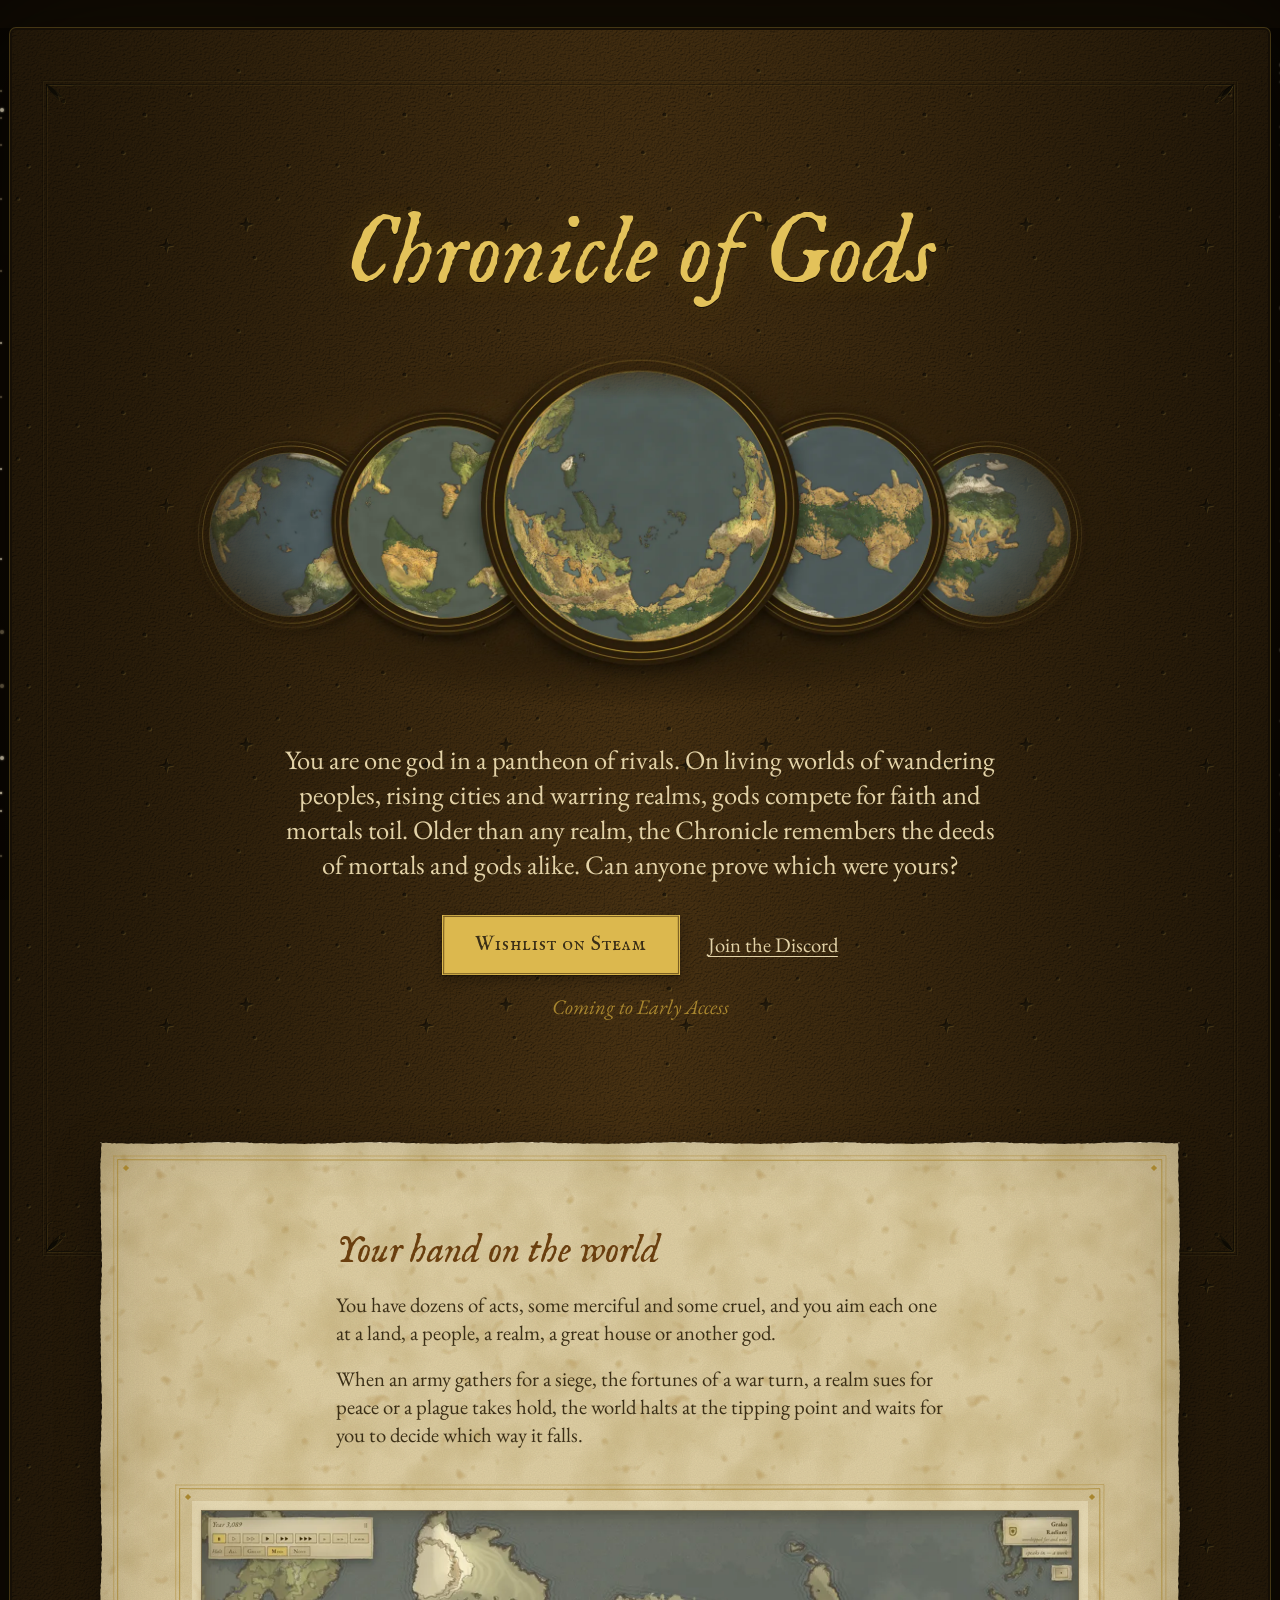
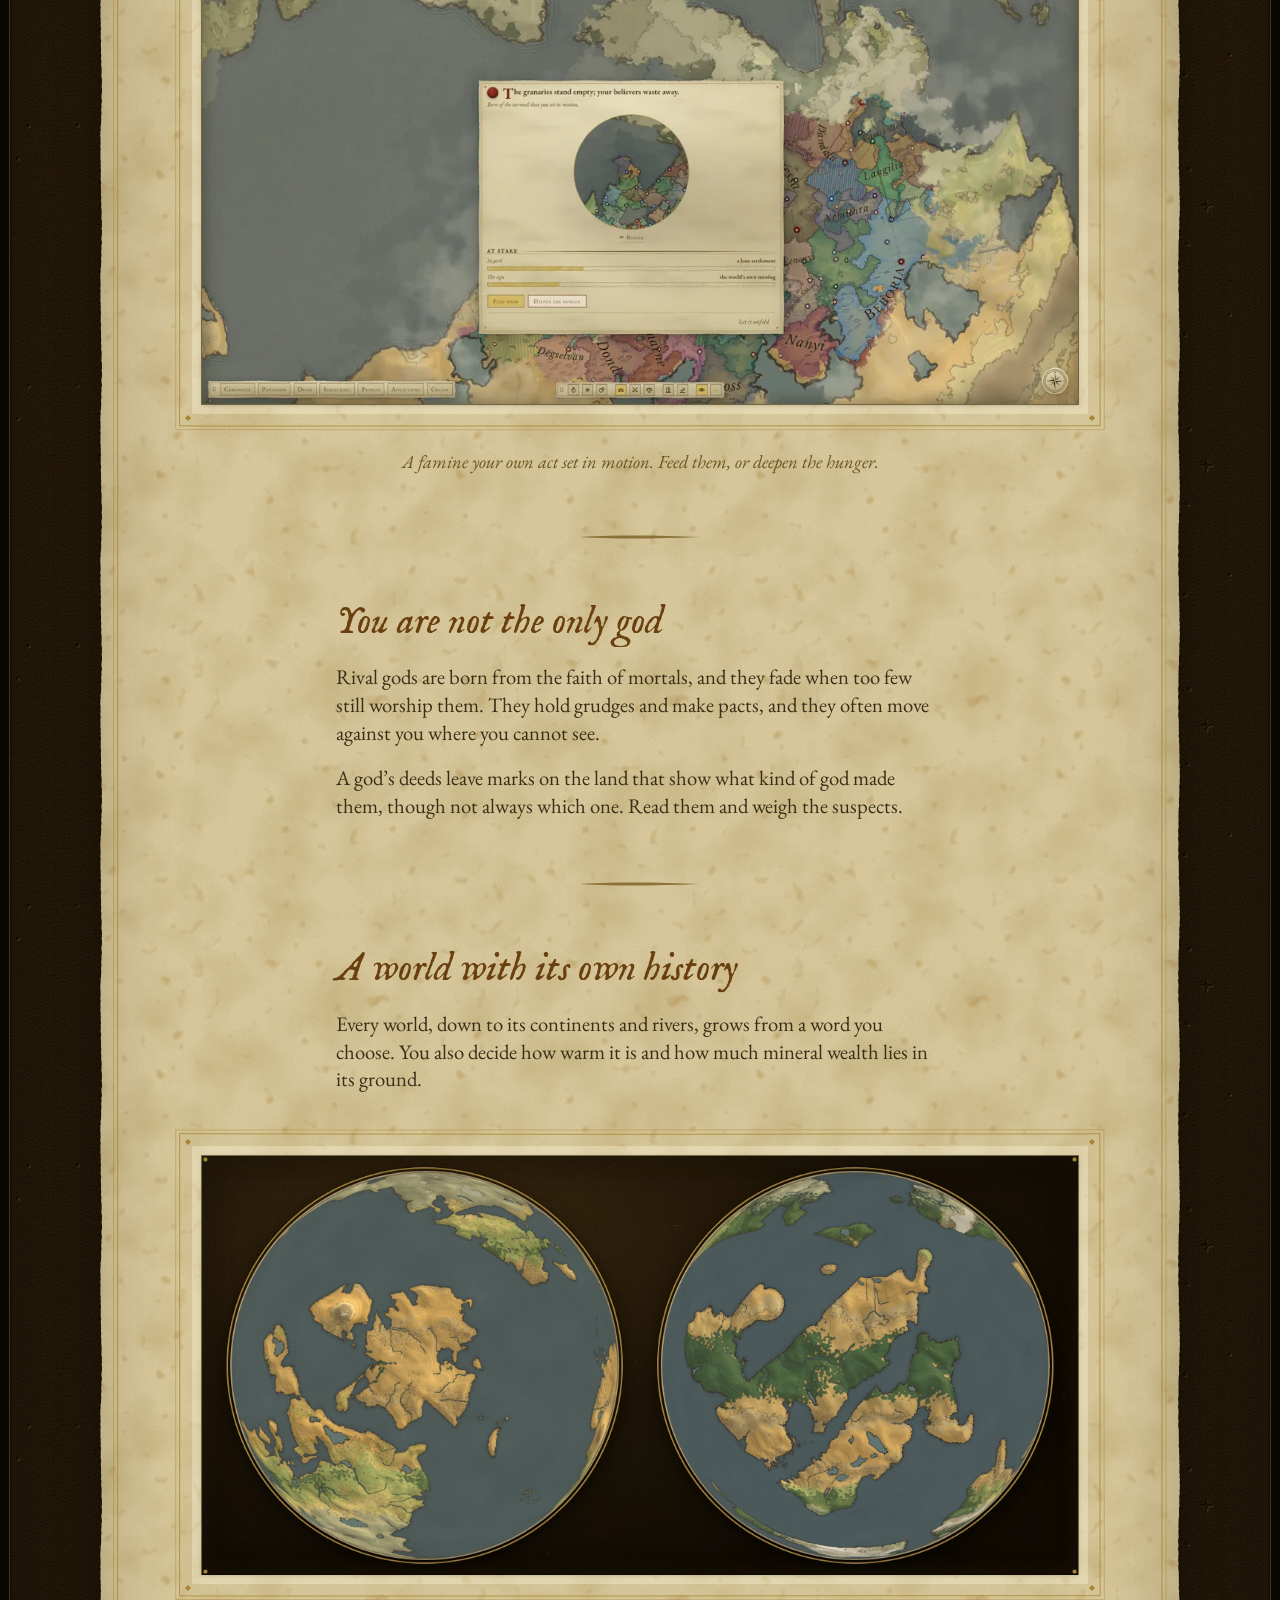
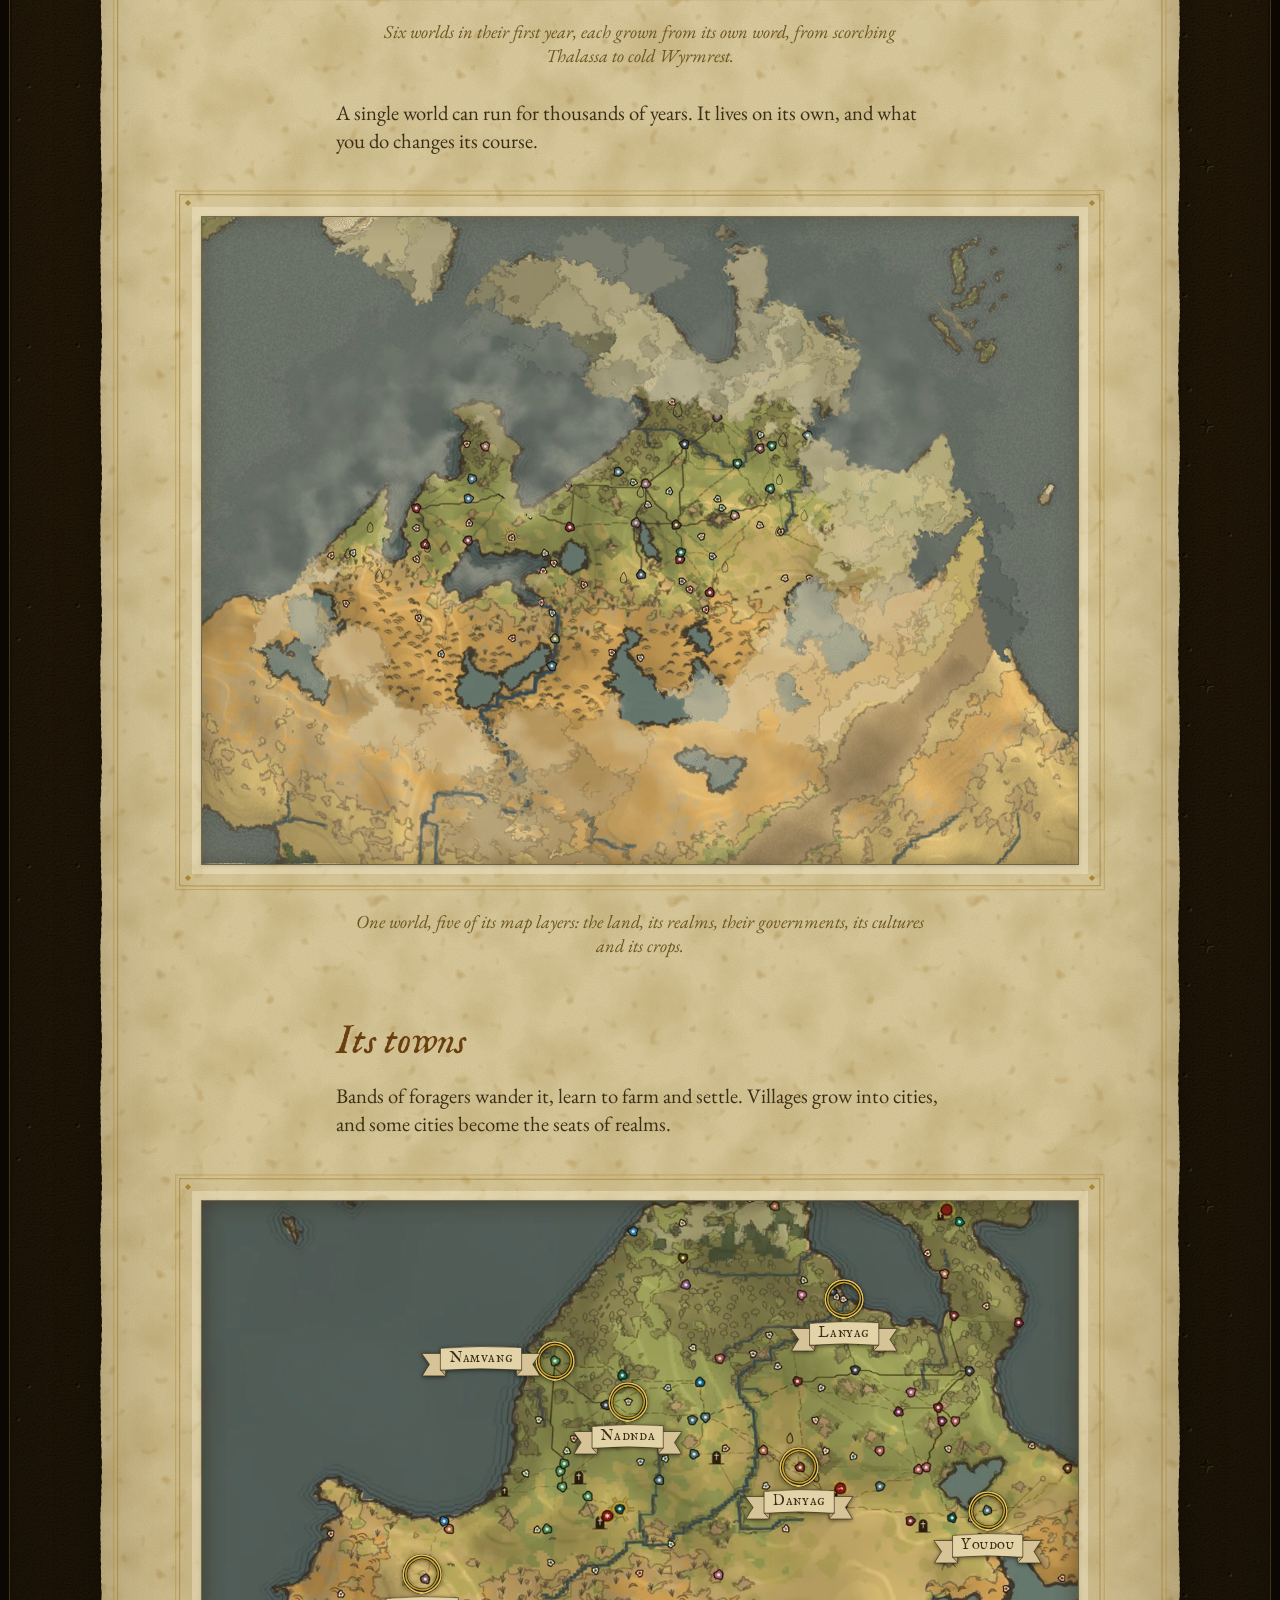
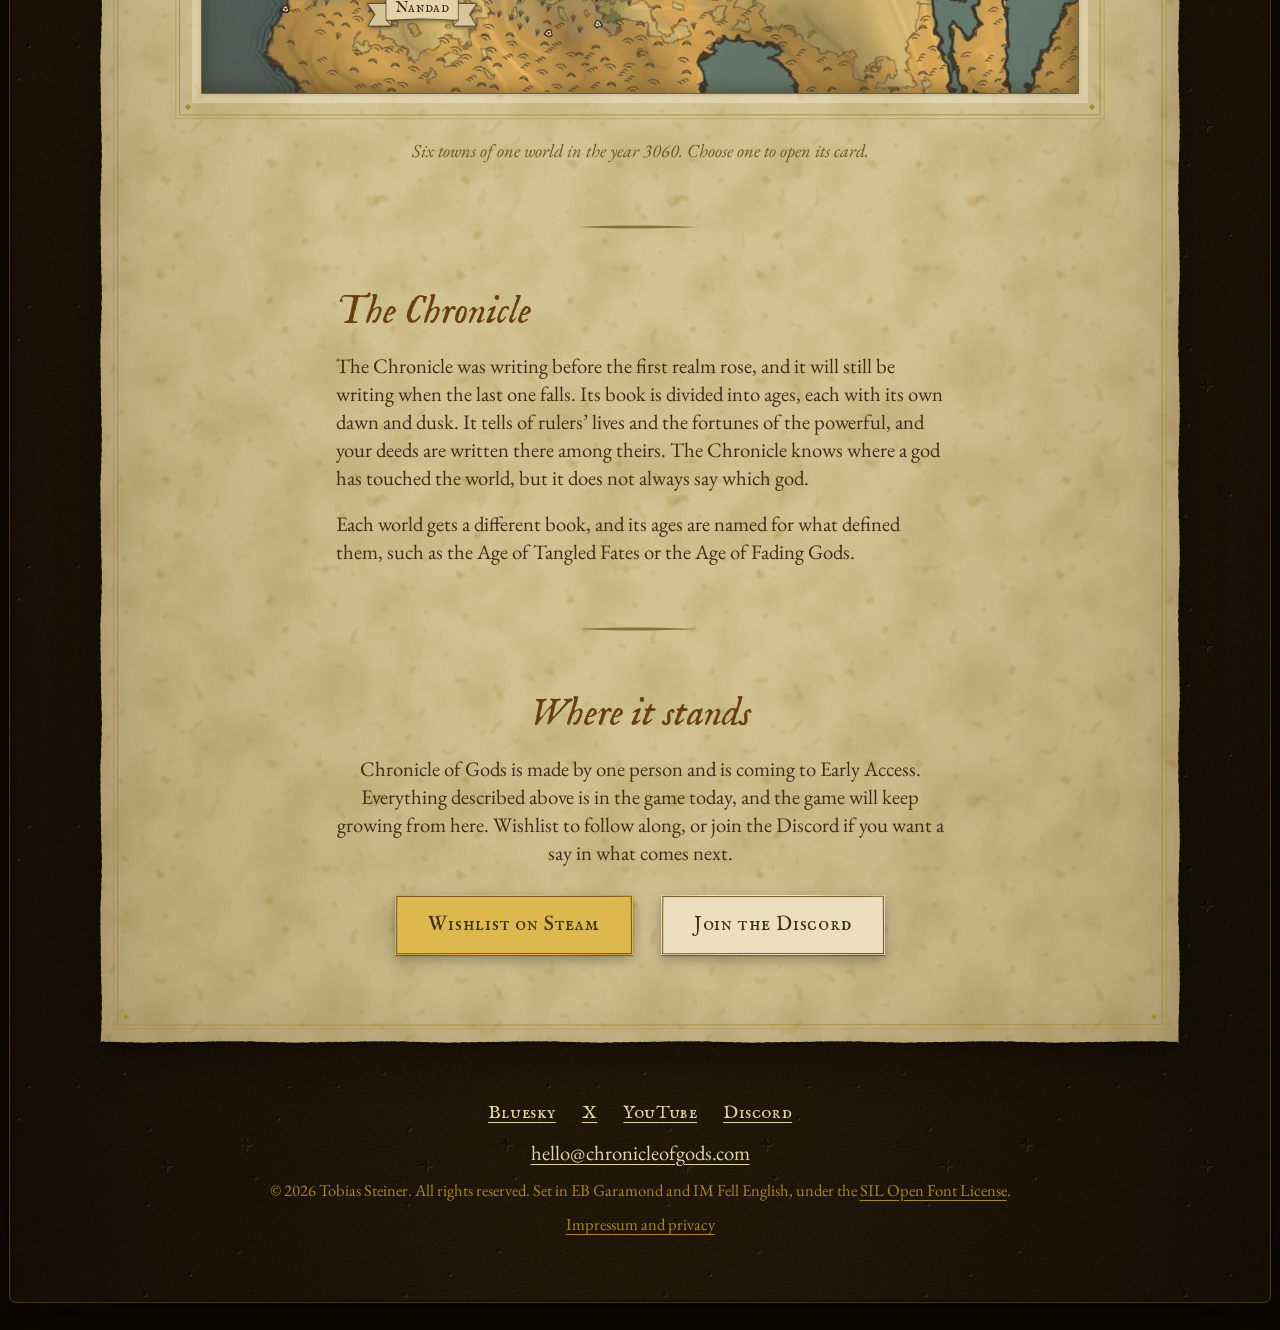
==== commit f9fc9603: "Click a picture to see it big: the globes, the plates, the videos, the town map (pins still open the" ====
--- a/index.html
+++ b/index.html
@@ -150,6 +150,15 @@
     </div>
   </dialog>
 
+  <!-- Any picture opens full size over the dark; the town map keeps its pins. -->
+  <dialog class="lightbox" aria-label="The picture, enlarged">
+    <form method="dialog" class="lightbox-closer"><button class="lightbox-close" aria-label="Close the picture">✕</button></form>
+    <figure class="lightbox-figure">
+      <div class="lightbox-stage"></div>
+      <figcaption class="lightbox-caption"></figcaption>
+    </figure>
+  </dialog>
+
   <div class="ornament" aria-hidden="true"></div>
 
   <section class="leaf" aria-labelledby="h-chronicle">
@@ -186,6 +195,7 @@
 </div>
 
 <script src="js/towns.js" type="module"></script>
+<script src="js/lightbox.js" type="module"></script>
 <script>
   // Respect reduced motion: the layers video waits for a click instead of looping on its own.
   if (matchMedia('(prefers-reduced-motion: reduce)').matches) {
--- a/css/site.css
+++ b/css/site.css
@@ -449,7 +449,7 @@
 .page-turn:hover { border-bottom-color: rgba(106, 63, 15, 0.5); }
 
 .town-card-closer { position: absolute; top: 4px; right: 4px; margin: 0; z-index: 2; }
-.town-card-close {
+.town-card-close, .lightbox-close {
   width: 34px;
   height: 34px;
   font: 1.1rem/1 var(--text);
@@ -459,7 +459,55 @@
   border-radius: 50%;
   cursor: pointer;
 }
-.town-card-close:hover { color: var(--leather-edge); background: var(--gold-bright); }
+.town-card-close:hover, .lightbox-close:hover { color: var(--leather-edge); background: var(--gold-bright); }
+
+/* ── The enlarged view: a picture opened full size over the dark of the firmament ───── */
+
+.zoomable { cursor: zoom-in; }
+
+.lightbox {
+  --room: 140px;               /* the height kept free round the picture: the ✕ above, the caption below */
+  width: 100%;
+  height: 100%;
+  max-width: none;
+  max-height: none;
+  margin: 0;
+  padding: 56px 24px 24px;
+  border: 0;
+  background: transparent;
+  color: var(--parch-lore);
+  overflow: auto;
+  overscroll-behavior: contain;
+  cursor: zoom-out;
+}
+.lightbox:not(.has-caption) { --room: 80px; }
+.lightbox[open] { display: flex; animation: lightbox-open 180ms ease-out; }
+.lightbox::backdrop { background: rgba(12, 8, 3, 0.92); }
+@keyframes lightbox-open { from { opacity: 0; } }
+
+.lightbox-figure { margin: auto; }
+/* As large as the screen allows, never past the file's own width. A card, far taller than wide, opens at
+   full width and scrolls. */
+.lightbox-item {
+  width: min(calc(100vw - 48px), calc((100vh - var(--room)) * var(--ar)), var(--nw));
+  width: min(calc(100vw - 48px), calc((100dvh - var(--room)) * var(--ar)), var(--nw));
+  margin: 0 auto;
+  box-shadow: 0 0 0 1px rgba(201, 162, 39, 0.45), 0 20px 60px rgba(0, 0, 0, 0.6);
+}
+.lightbox.is-tall .lightbox-item { width: min(calc(100vw - 48px), var(--nw)); }
+.lightbox-item .town-pin { cursor: pointer; }
+
+.lightbox-caption {
+  max-width: 40em;
+  margin: 14px auto 0;
+  font-style: italic;
+  font-size: 1rem;
+  line-height: 1.45;
+  text-align: center;
+}
+.lightbox-caption:empty { display: none; }
+
+.lightbox-closer { position: fixed; top: 12px; right: 12px; margin: 0; z-index: 2; }
 
 /* ── The Impressum page ─────────────────────────────────────────────────────────────── */
 
@@ -544,7 +592,7 @@
 
 @media (prefers-reduced-motion: reduce) {
   .btn { transition: none; }
-  .town-card[open] { animation: none; }
+  .town-card[open], .lightbox[open] { animation: none; }
   .sky i { animation: none; opacity: 1; }
   .town-pin { transition: none; }
 }
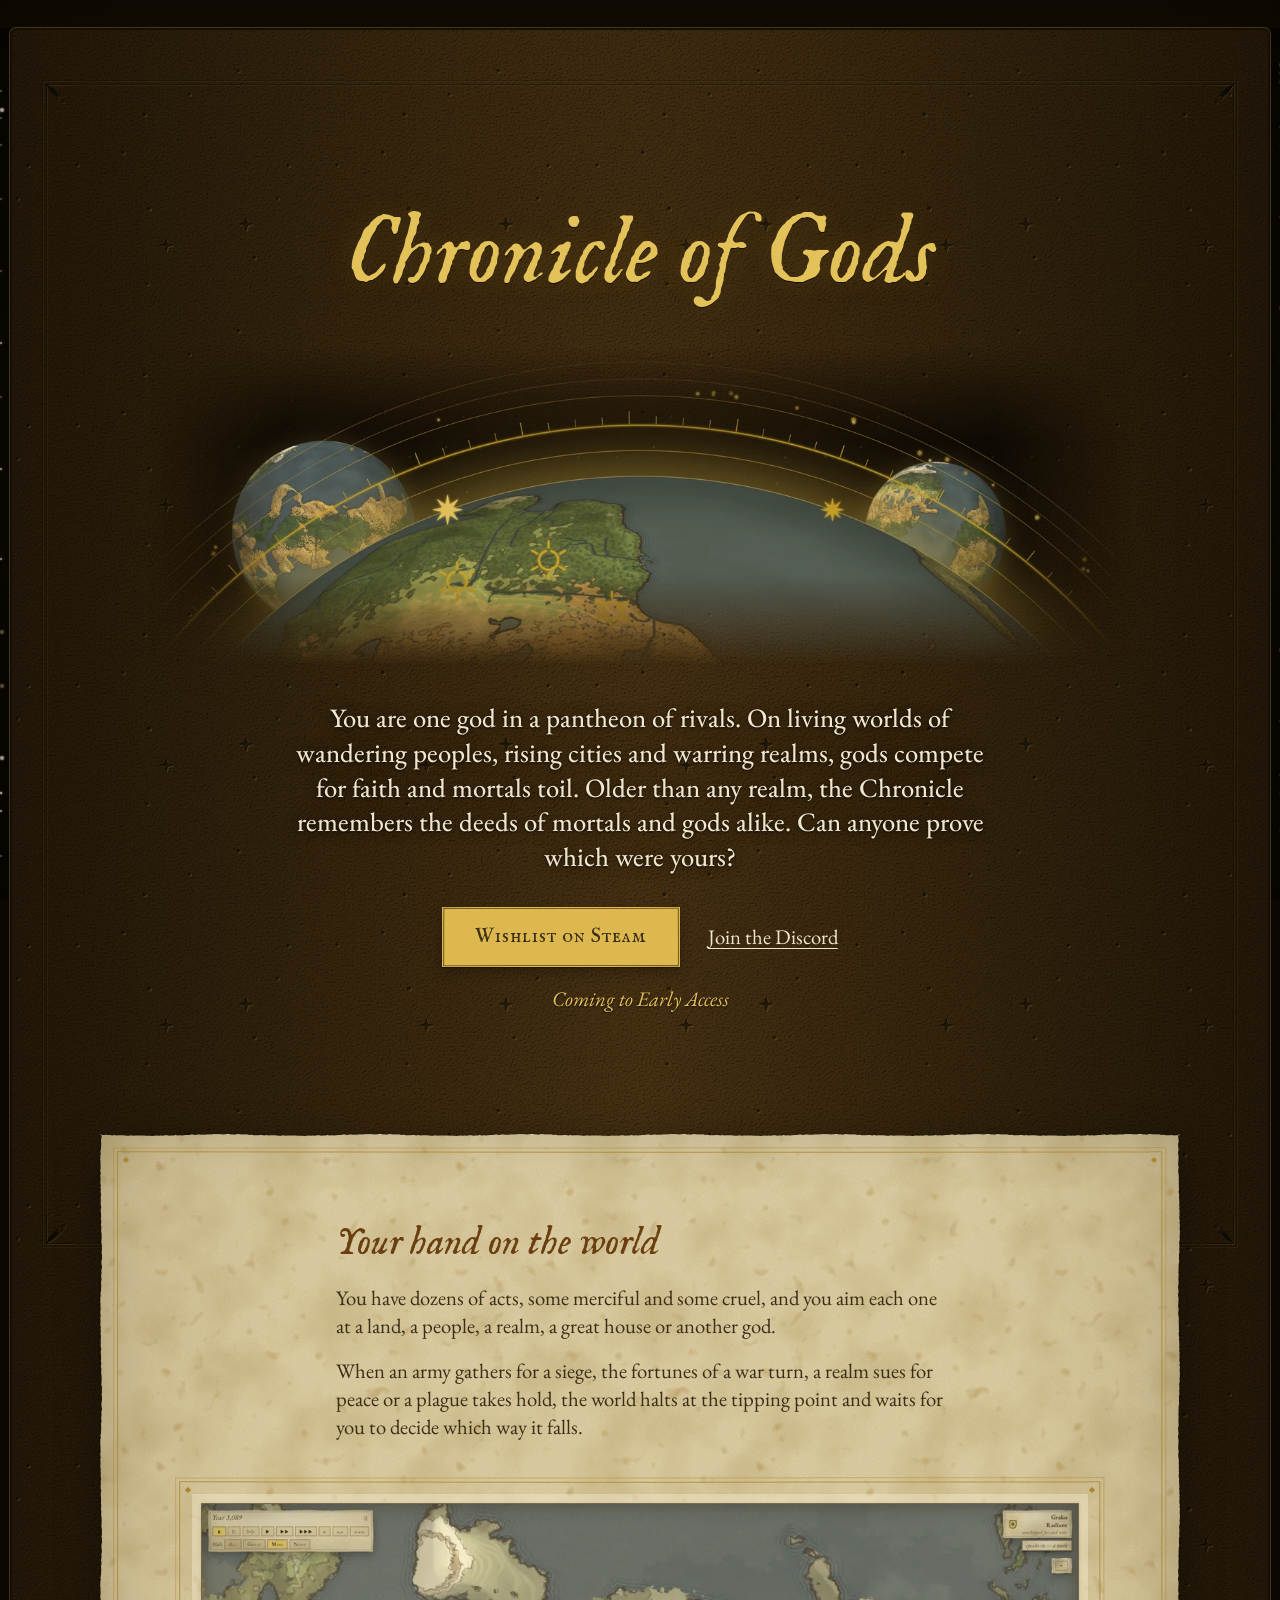
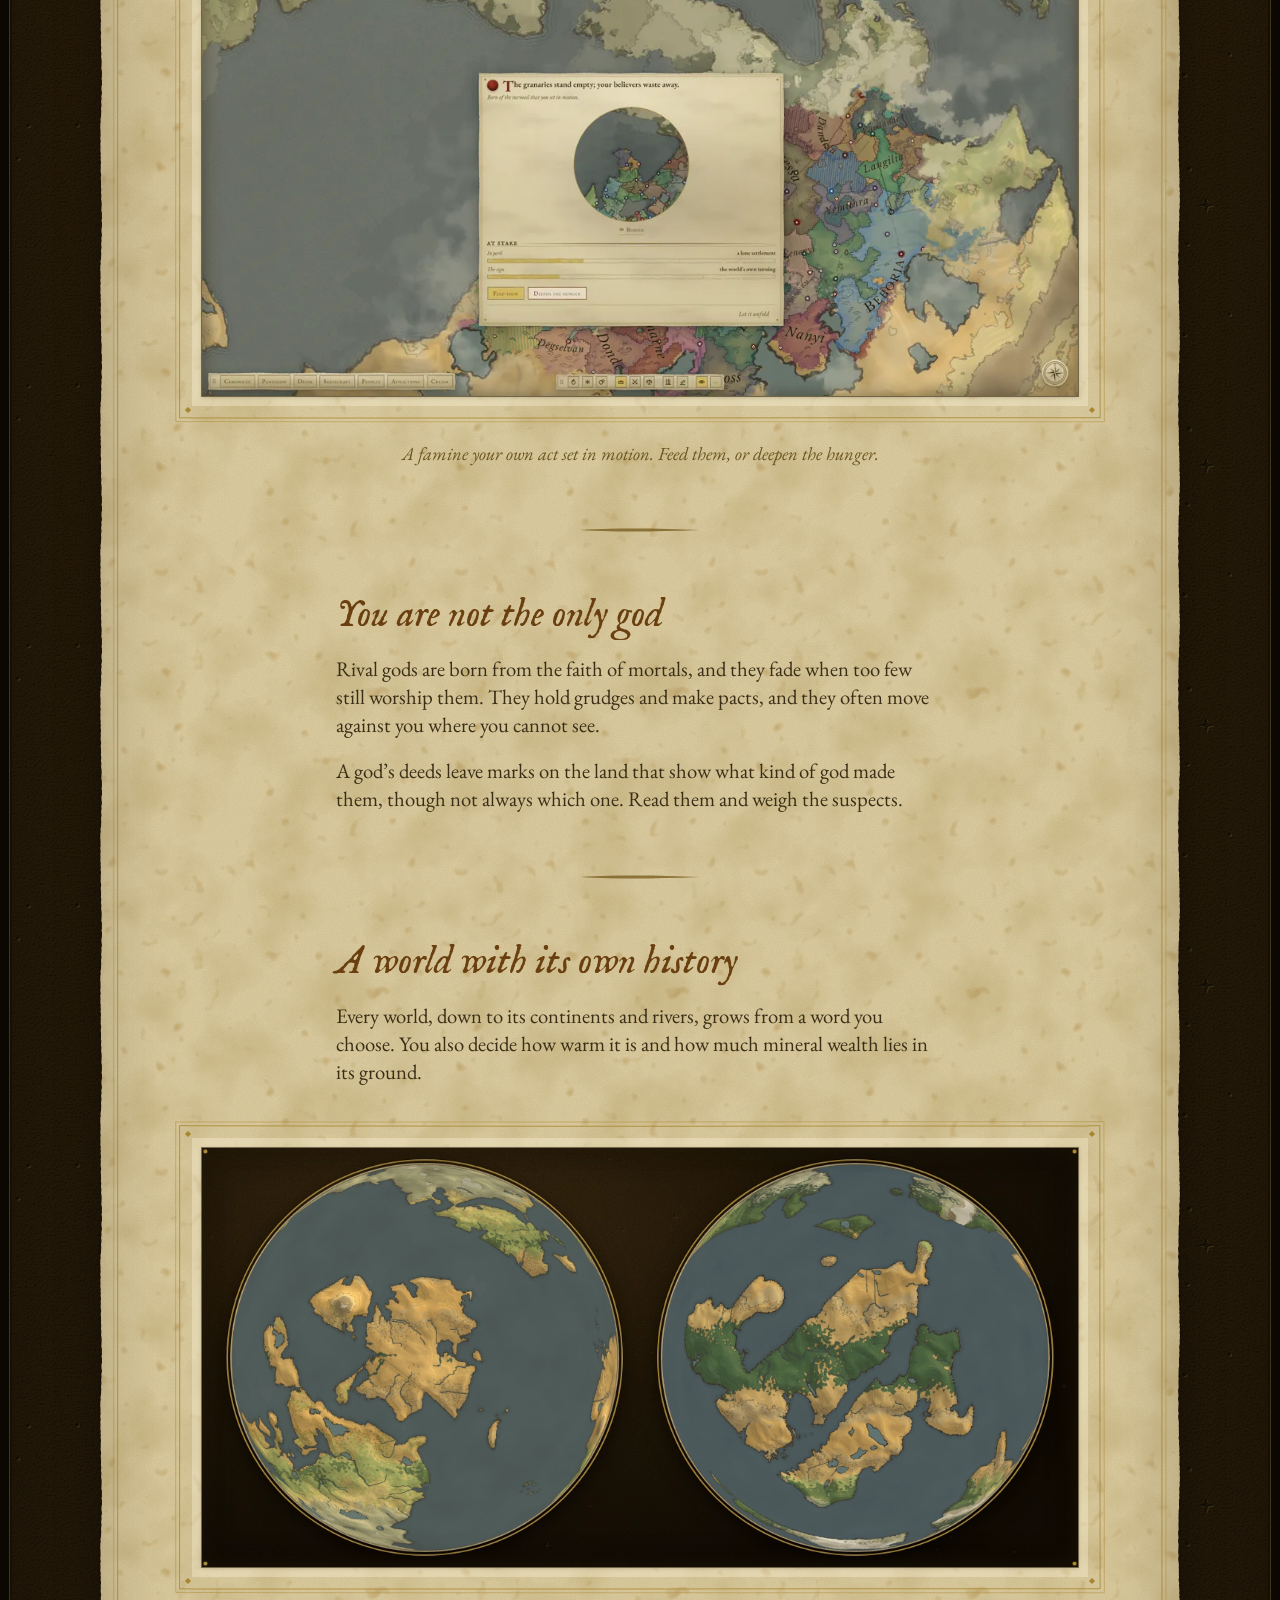
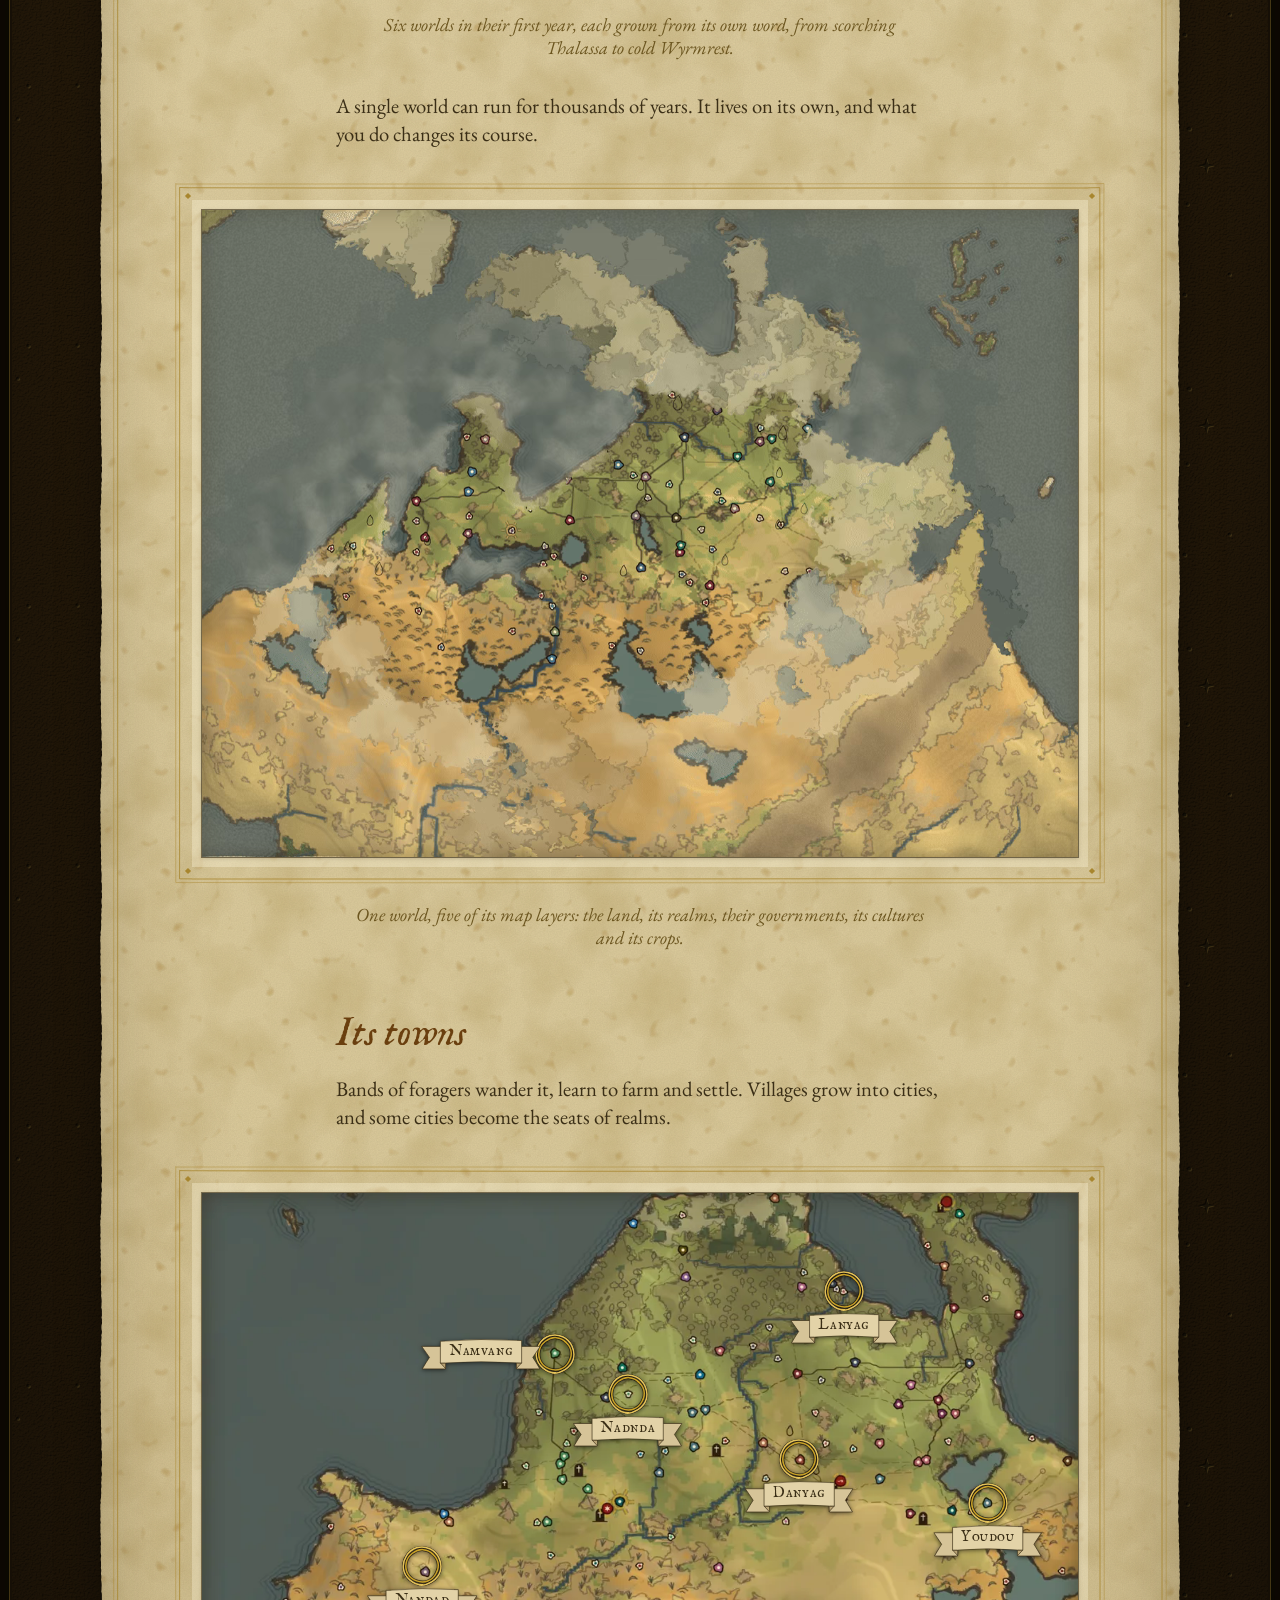
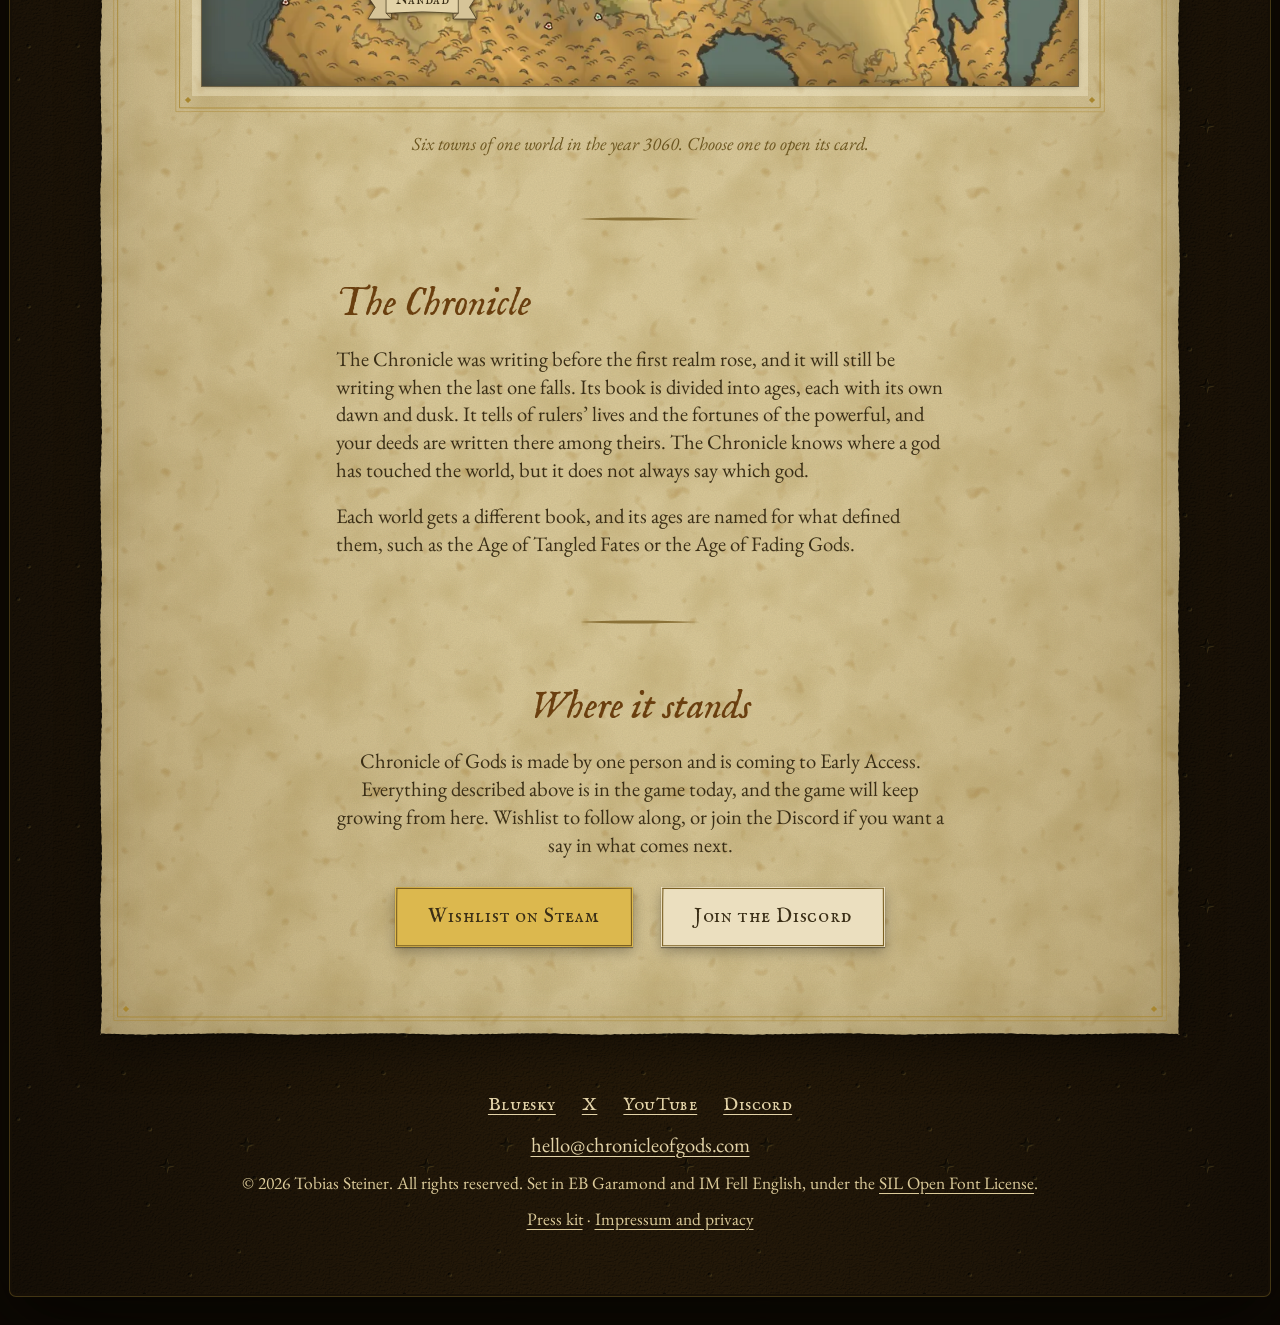
==== commit f916f0b9: "Readable on a phone, the new key art on the cover, and a press kit - The cover's tagline moves to th" ====
--- a/index.html
+++ b/index.html
@@ -28,9 +28,9 @@
 <header class="cover">
   <div class="cover-frame">
     <h1 class="title">Chronicle of Gods</h1>
-    <picture class="globes">
-      <source media="(max-width: 700px)" srcset="img/globes-one.webp" width="880" height="880">
-      <img src="img/globes-wide.webp" width="2000" height="732" alt="Five worlds of Chronicle of Gods, each grown from a different word, seen as globes.">
+    <picture class="cover-art">
+      <source media="(max-width: 700px)" srcset="img/cover-hero-phone.webp" width="880" height="620">
+      <img src="img/cover-hero-2400.webp" srcset="img/cover-hero-1400.webp 1400w, img/cover-hero-2400.webp 2400w" sizes="(max-width: 1260px) 100vw, 1180px" width="2400" height="775" alt="A world's horizon under the heavens: a gilt arc across the night sky, two other worlds hanging in it like moons, and a god's signs over the land below.">
     </picture>
     <p class="tagline">You are one god in a pantheon of rivals. On living worlds of wandering peoples, rising cities and warring realms, gods compete for faith and mortals toil. Older than any realm, the Chronicle remembers the deeds of mortals and gods alike. Can anyone prove which were yours?</p>
     <div class="actions">
@@ -189,7 +189,7 @@
   </ul>
   <p><a href="mailto:hello@chronicleofgods.com">hello@chronicleofgods.com</a></p>
   <p class="small">© 2026 Tobias Steiner. All rights reserved. Set in EB Garamond and IM Fell English, under the <a href="fonts/OFL-EB-Garamond.txt">SIL Open Font License</a>.</p>
-  <p class="small"><a href="impressum.html">Impressum and privacy</a></p>
+  <p class="small"><a href="press.html">Press kit</a> · <a href="impressum.html">Impressum and privacy</a></p>
 </footer>
 
 </div>
--- a/css/site.css
+++ b/css/site.css
@@ -136,23 +136,35 @@
   text-shadow: 0 1px 0 rgba(0, 0, 0, 0.55), 0 0 28px rgba(201, 162, 39, 0.18);
 }
 
-.globes {
+/* The store's key art (the C12 heavens over an unsettled horizon), its edges sunk into the leather. */
+.cover-art {
   display: block;
   margin: clamp(20px, 4vw, 44px) auto 0;
   max-width: 1180px;
 }
-.globes img {
+/* A horizon, not a disc: the sides and the foot fade out, the night sky above sinks into the leather. */
+.cover-art img {
   width: 100%;
-  -webkit-mask-image: radial-gradient(ellipse 50% 50% at 50% 50%, #000 72%, transparent 100%);
-          mask-image: radial-gradient(ellipse 50% 50% at 50% 50%, #000 72%, transparent 100%);
-}
-
+  -webkit-mask-image:
+    linear-gradient(to right, transparent, #000 14%, #000 86%, transparent),
+    linear-gradient(to bottom, transparent, #000 30%, #000 72%, transparent);
+  -webkit-mask-composite: source-in;
+          mask-image:
+    linear-gradient(to right, transparent, #000 14%, #000 86%, transparent),
+    linear-gradient(to bottom, transparent, #000 30%, #000 72%, transparent);
+          mask-composite: intersect;
+}
+
+/* The one long line of text on the leather: the lightest parchment (not the yellower lore tone), a touch heavier
+   than the body, and a dark halo so the blind-tooled stars behind it never cross a stroke. */
 .tagline {
   max-width: 31em;
   margin: clamp(20px, 3vw, 36px) auto 0;
   font-size: clamp(1.2rem, 2.1vw, 1.45rem);
+  font-weight: 460;
   line-height: 1.5;
-  color: var(--parch-lore);
+  color: var(--parch);
+  text-shadow: 0 1px 2px rgba(12, 8, 3, 0.85), 0 0 14px rgba(12, 8, 3, 0.6);
 }
 
 .actions {
@@ -167,10 +179,11 @@
 .status {
   margin: 18px 0 0;
   font-style: italic;
-  color: var(--gold-tarnished);
-}
-
-.quiet-link { color: var(--parch-lore); text-underline-offset: 4px; text-decoration-thickness: 1px; }
+  color: var(--gold-bright);     /* the tarnished gold read 3.4:1 on the lit leather */
+  text-shadow: 0 1px 2px rgba(12, 8, 3, 0.8);
+}
+
+.quiet-link { color: var(--parch); text-underline-offset: 4px; text-decoration-thickness: 1px; }
 .quiet-link:hover { color: var(--gold-bright); }
 
 /* ── Buttons: the game's flat fills inside a hand-drawn frame ───────────────────────── */
@@ -509,6 +522,62 @@
 
 .lightbox-closer { position: fixed; top: 12px; right: 12px; margin: 0; z-index: 2; }
 
+/* ── The press kit: the cover without its art, then the sheet of facts and files ─────── */
+
+.cover-compact .cover-frame { padding-bottom: clamp(110px, 12vw, 150px); }
+.title a { color: inherit; text-decoration: none; }
+.kicker {
+  margin: 14px 0 0;
+  font-family: var(--head);
+  font-size: clamp(1.25rem, 2.4vw, 1.6rem);
+  letter-spacing: 0.08em;
+  color: var(--gold-bright);
+  text-shadow: 0 1px 2px rgba(12, 8, 3, 0.8);
+}
+.btn-sub { display: block; font-family: var(--text); font-size: 0.85rem; letter-spacing: 0; opacity: 0.8; }
+
+/* The fact sheet: a ledger of term and value, two columns where there is room. */
+.facts { margin: 0; display: grid; grid-template-columns: max-content 1fr; gap: 0.45em 1.4em; }
+.facts dt { font-family: var(--head); letter-spacing: 0.03em; color: var(--ink-title); }
+.facts dd { margin: 0; overflow-wrap: anywhere; }
+.facts a, .leaf a { text-underline-offset: 3px; text-decoration-thickness: 1px; }
+
+/* Copy meant to be lifted whole: set off by a rule, the way the book sets off a quoted line. */
+.quote {
+  margin: 0 0 1em;
+  padding: 0.2em 0 0.2em 1em;
+  border-left: 2px solid rgba(106, 63, 15, 0.45);
+  font-style: italic;
+}
+.about-copy h3 {
+  margin: 1.2em 0 0.3em;
+  font-family: var(--head);
+  font-weight: 400;
+  font-size: 1.2rem;
+  letter-spacing: 0.03em;
+  color: var(--ink-title);
+}
+.about-copy ul { margin: 0 0 1em; padding-left: 1.2em; }
+.about-copy li { margin: 0 0 0.45em; }
+
+/* A grid of files: each a small printed picture, its name, and what you get when you take it. */
+.press-grid {
+  display: grid;
+  grid-template-columns: repeat(auto-fill, minmax(min(100%, 280px), 1fr));
+  gap: 28px 24px;
+  margin: 1.4em 0 0;
+  padding: 0;
+  list-style: none;
+}
+.press-grid li { margin: 0; }
+.press-grid a.shot { display: block; }
+.press-grid .pic img { width: 100%; background: var(--leather); }
+.press-grid .on-leather { background: var(--leather-bg); background-color: var(--leather); background-blend-mode: normal, multiply, normal; padding: 18px; }
+.press-grid .on-leather img { background: none; }
+.press-grid p { margin: 8px 0 0; font-size: 1rem; line-height: 1.4; }
+.press-grid .file { display: block; font-size: 0.9rem; color: var(--ink-soft); }
+.leaf .press-grid { max-width: none; }
+
 /* ── The Impressum page ─────────────────────────────────────────────────────────────── */
 
 .legal { margin-top: clamp(24px, 5vw, 56px); }
@@ -531,7 +600,7 @@
 .colophon a { text-underline-offset: 4px; text-decoration-thickness: 1px; }
 .colophon a:hover { color: var(--gold-bright); }
 .colophon p { margin: 12px 0 0; }
-.colophon .small { font-size: 0.9rem; color: var(--gold-tarnished); }
+.colophon .small { font-size: 0.95rem; color: var(--parch-lore-low); }
 
 .socials {
   display: flex;
@@ -549,8 +618,12 @@
 /* ── Narrow screens ─────────────────────────────────────────────────────────────────── */
 
 @media (max-width: 700px) {
-  .cover-frame { padding-bottom: 110px; }
-  .globes { max-width: 420px; }
+  /* A phone keeps the tooled frame but gives its width back to the text: at the old 28 px border plus padding the
+     tagline ran in a 237 px column, four words a line. */
+  .cover { padding: 12px 6px 0; }
+  .cover-frame { border-width: 16px; padding: 28px 6px 110px; }
+  .tagline { font-size: 1.2rem; line-height: 1.55; }
+  .cover-art { max-width: 420px; }
   .sheet { margin-left: 8px; margin-right: 8px; }
   .leaf p { hyphens: auto; }
   .sheet::after { inset: 6px; }
@@ -588,6 +661,8 @@
   }
   .frame { padding: 6px; border-width: 14px; }
   .town-card { padding: 8px; }
+  .facts { grid-template-columns: 1fr; gap: 0; }
+  .facts dt { margin-top: 0.7em; }
 }
 
 @media (prefers-reduced-motion: reduce) {
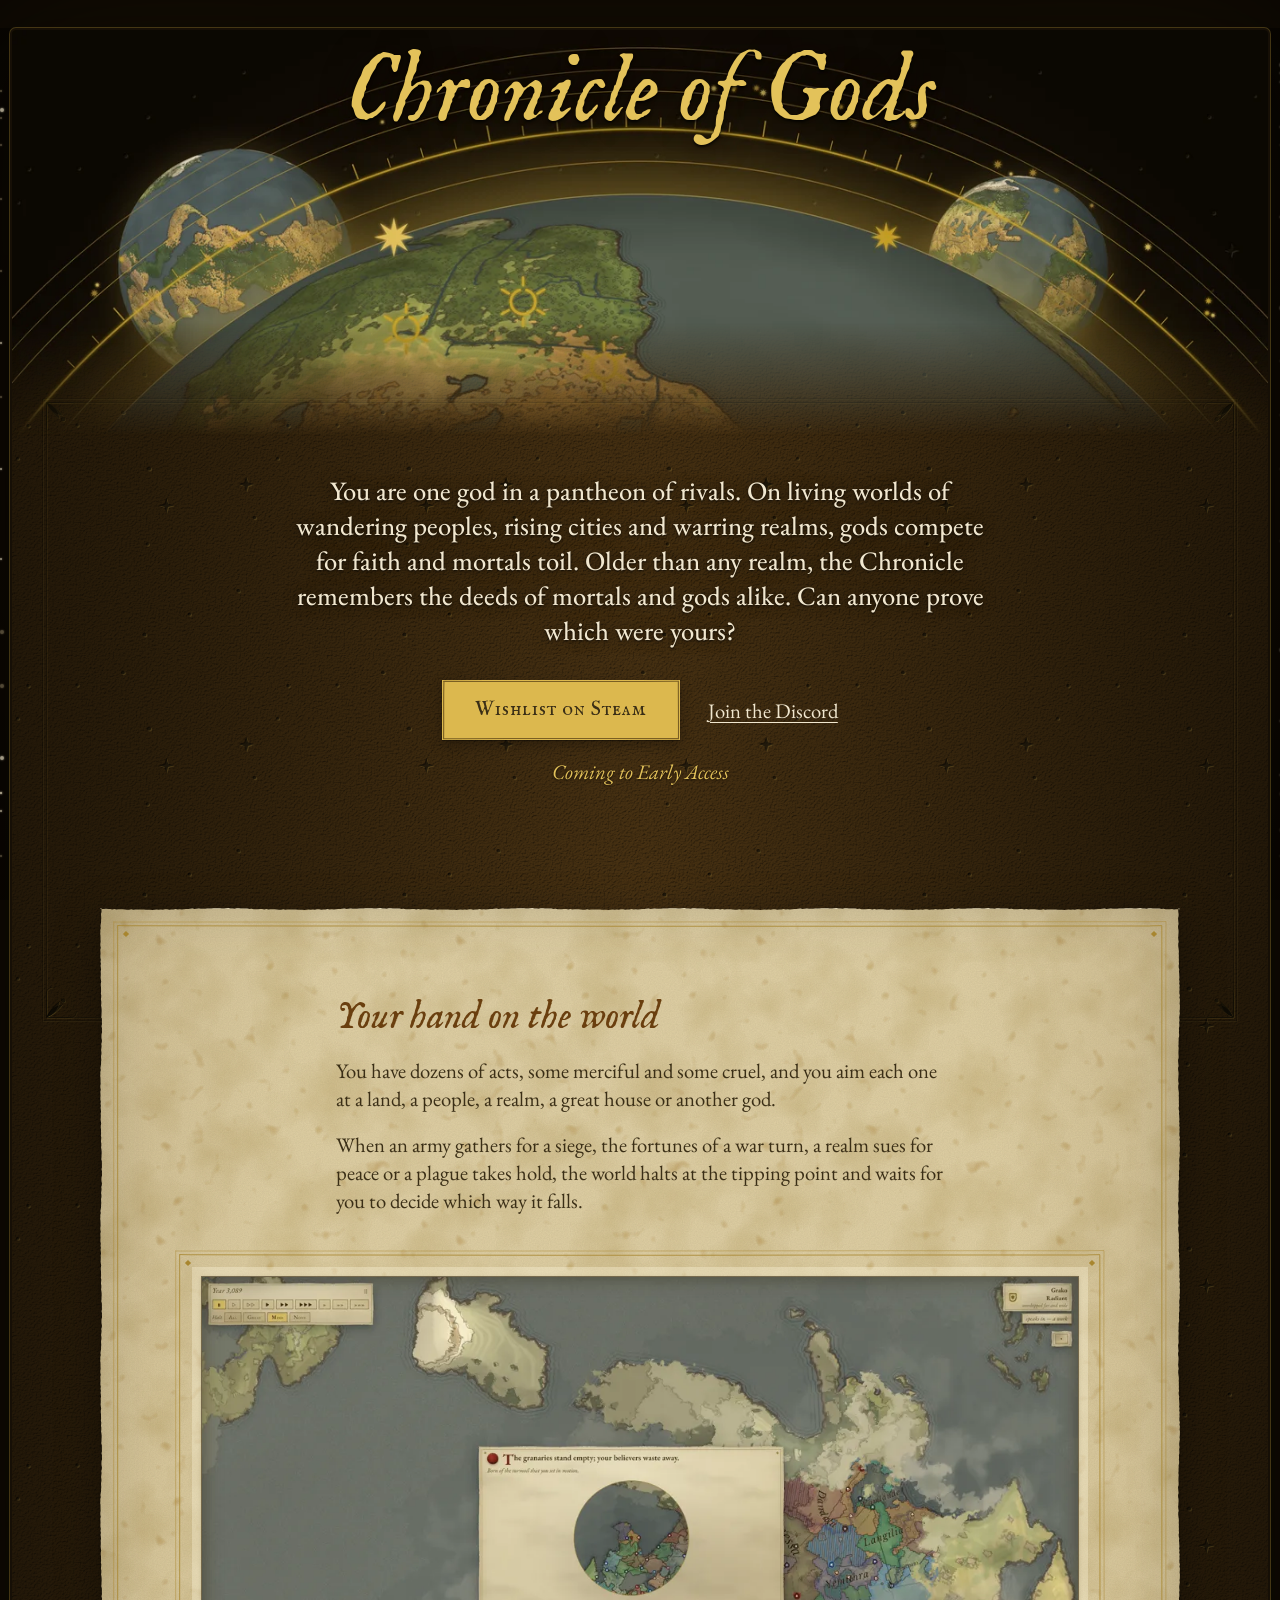
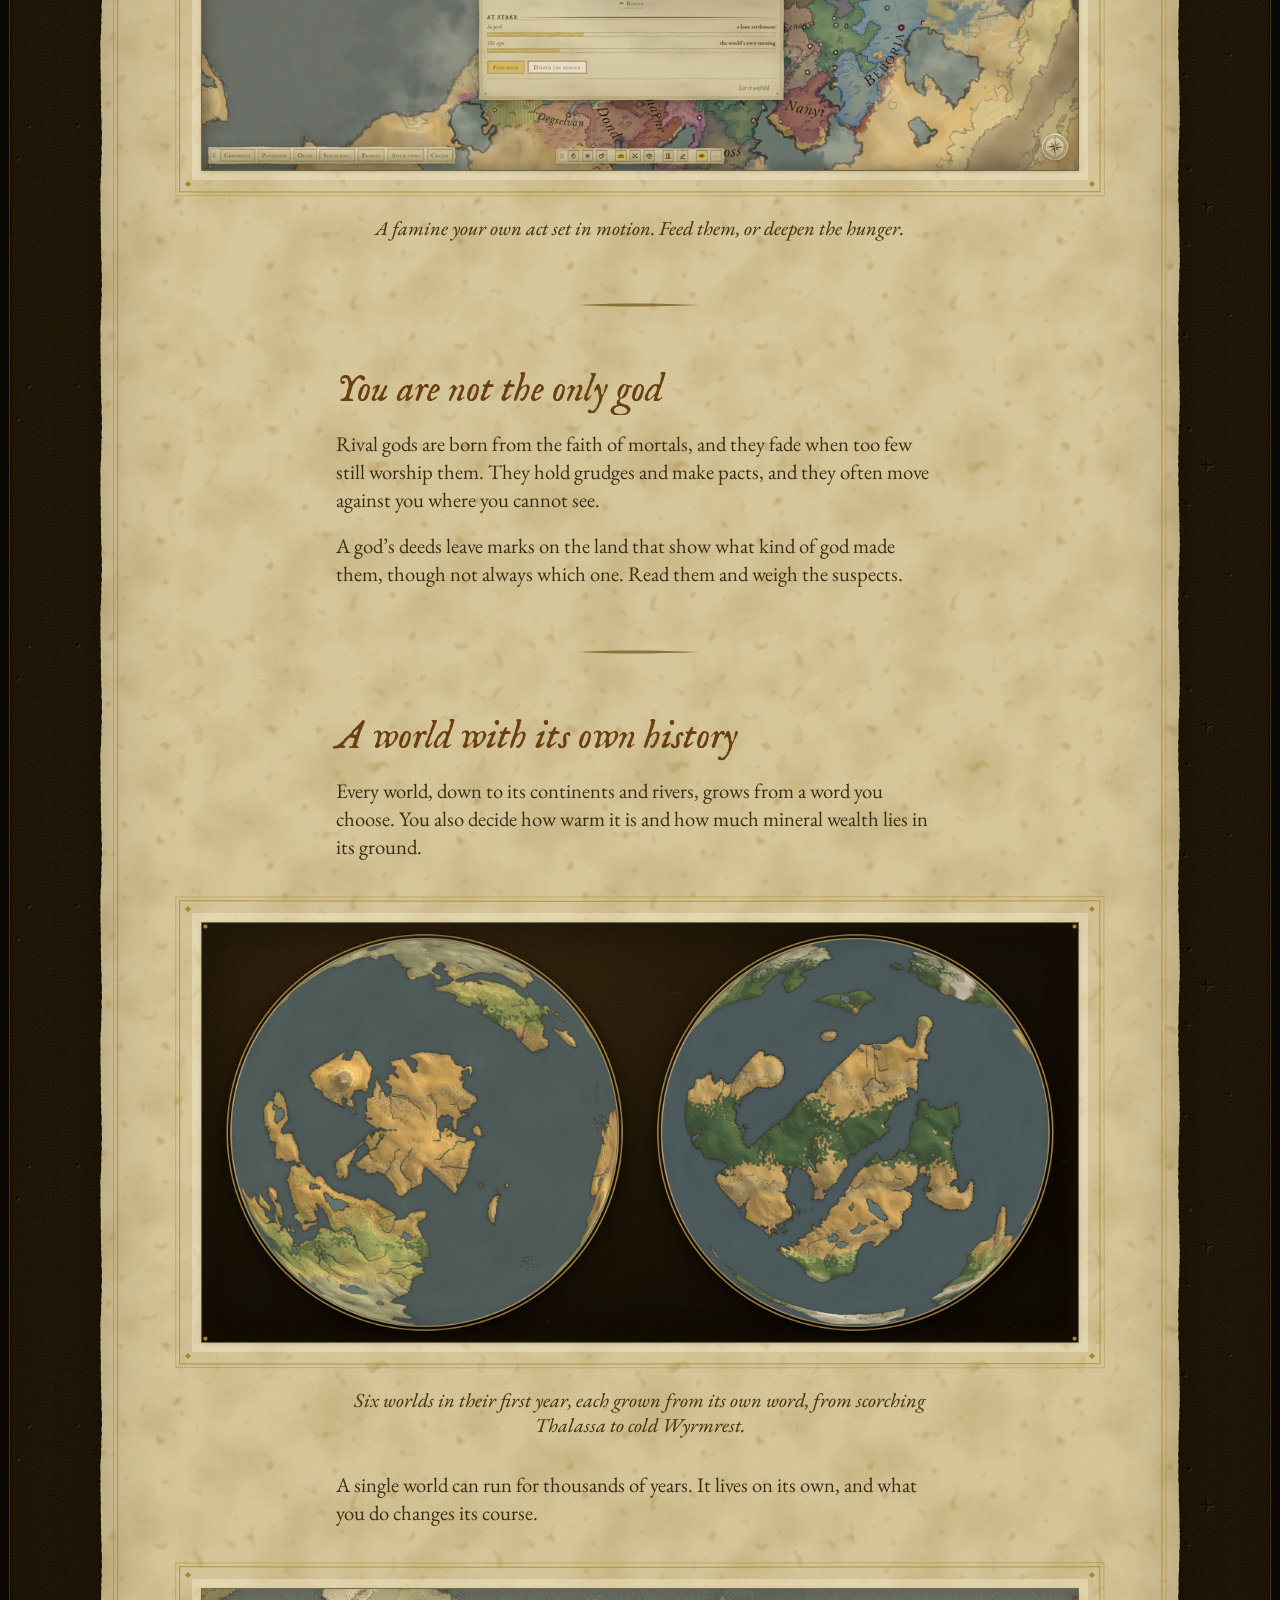
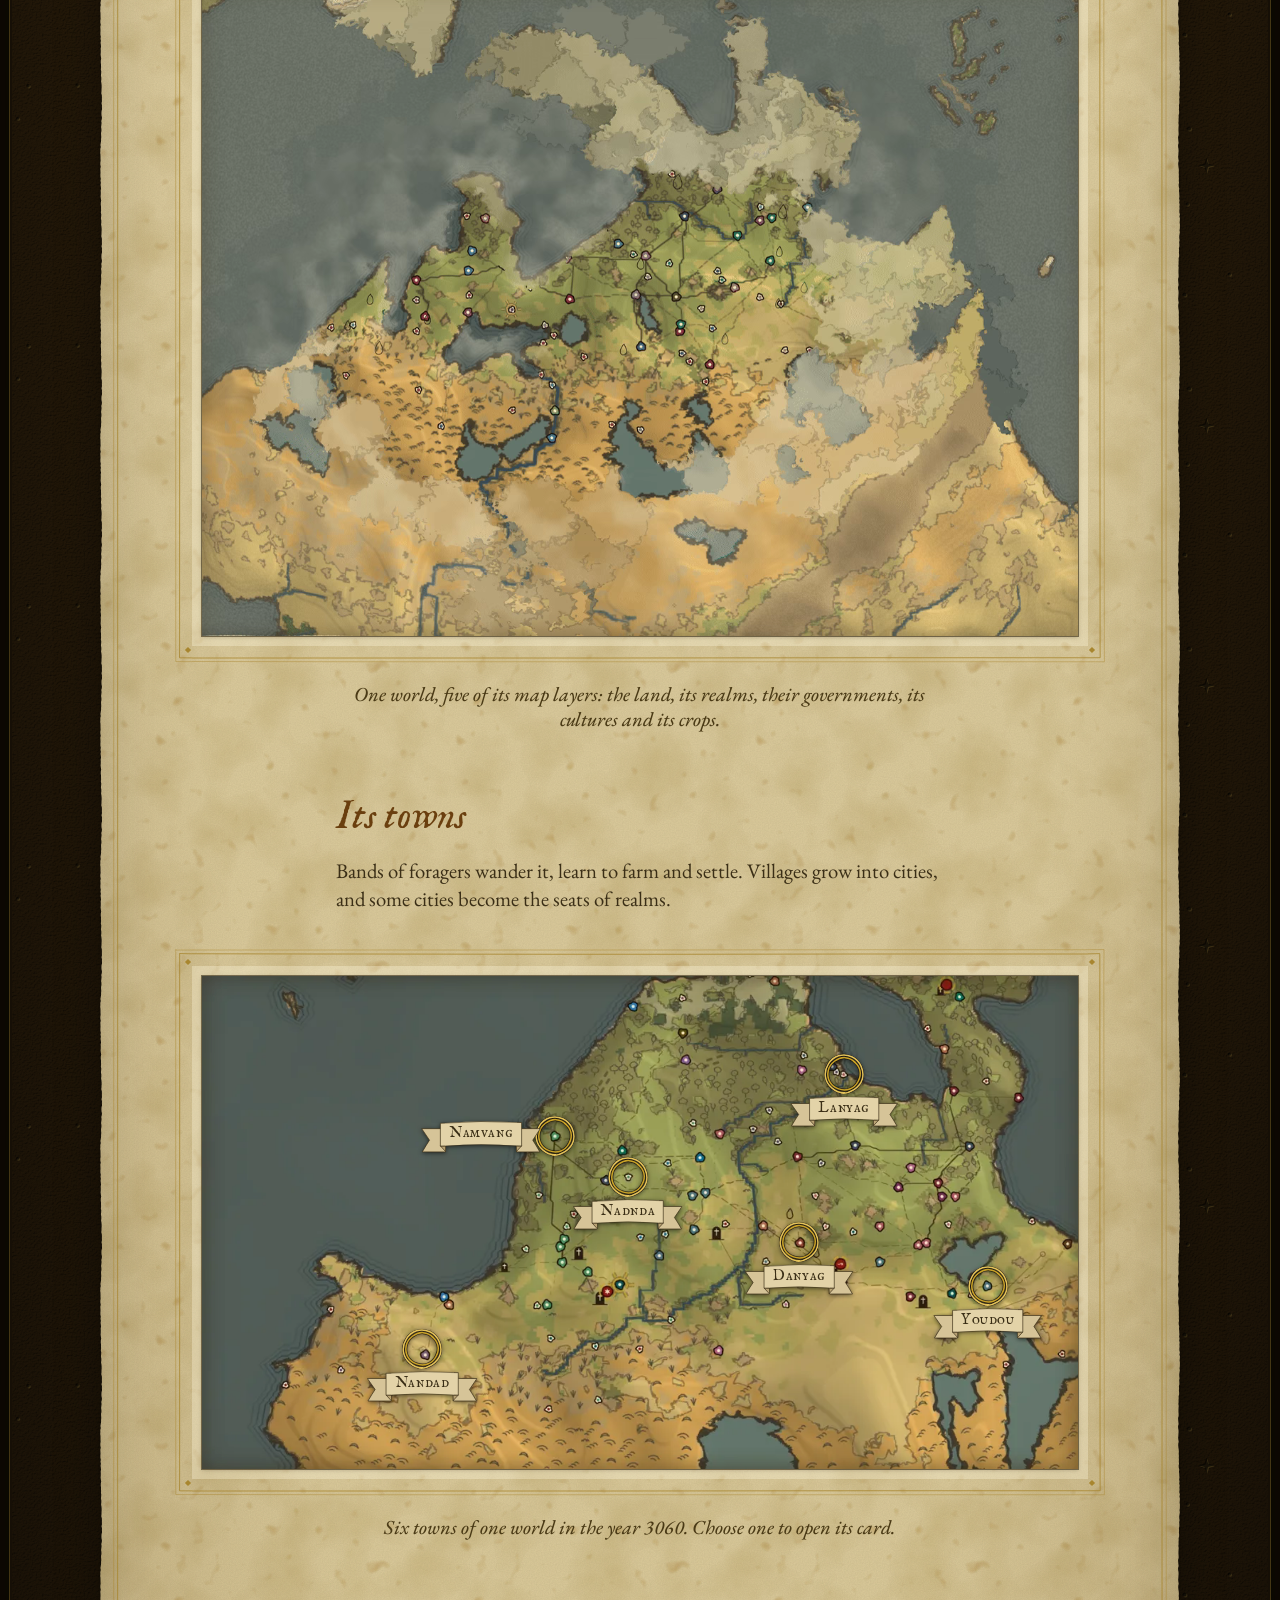
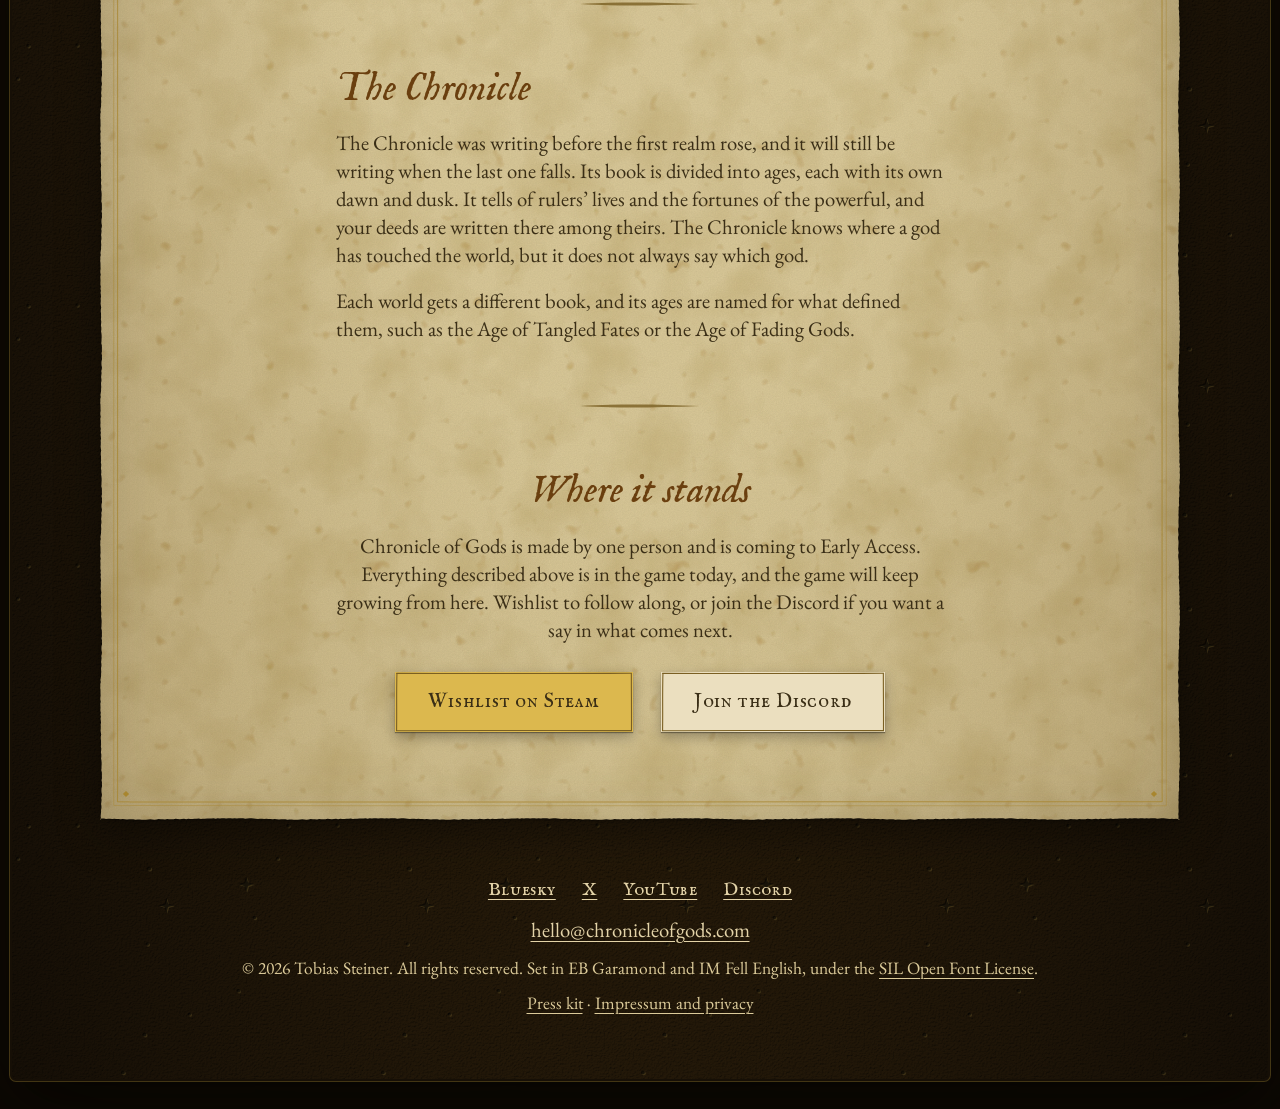
==== commit 976c8b4b: "The key art as a banner across the top of the book, and captions in dark ink - The cover art runs ed" ====
--- a/index.html
+++ b/index.html
@@ -26,12 +26,15 @@
 <div class="book">
 
 <header class="cover">
+  <!-- The store's key art across the top of the book, the title on its night sky, as on the Steam capsule. -->
+  <div class="cover-banner">
+    <picture>
+      <source media="(max-width: 700px)" srcset="img/cover-hero-phone.webp" width="880" height="620">
+      <img src="img/cover-hero-2400.webp" srcset="img/cover-hero-1400.webp 1400w, img/cover-hero-2400.webp 2400w" sizes="(max-width: 1260px) 100vw, 1260px" width="2400" height="775" alt="A world's horizon under the heavens: a gilt arc across the night sky, two other worlds hanging in it like moons, and a god's signs over the land below.">
+    </picture>
+    <h1 class="title banner-title">Chronicle of Gods</h1>
+  </div>
   <div class="cover-frame">
-    <h1 class="title">Chronicle of Gods</h1>
-    <picture class="cover-art">
-      <source media="(max-width: 700px)" srcset="img/cover-hero-phone.webp" width="880" height="620">
-      <img src="img/cover-hero-2400.webp" srcset="img/cover-hero-1400.webp 1400w, img/cover-hero-2400.webp 2400w" sizes="(max-width: 1260px) 100vw, 1180px" width="2400" height="775" alt="A world's horizon under the heavens: a gilt arc across the night sky, two other worlds hanging in it like moons, and a god's signs over the land below.">
-    </picture>
     <p class="tagline">You are one god in a pantheon of rivals. On living worlds of wandering peoples, rising cities and warring realms, gods compete for faith and mortals toil. Older than any realm, the Chronicle remembers the deeds of mortals and gods alike. Can anyone prove which were yours?</p>
     <div class="actions">
       <a class="btn btn-gilt" href="https://store.steampowered.com/app/5221390/">Wishlist on Steam</a>
--- a/css/site.css
+++ b/css/site.css
@@ -21,7 +21,7 @@
   --parch-lore: #e3d3a8;
   --parch-lore-low: #dccb9a;
   --ink: #3a2e16;
-  --ink-soft: #6b551f;
+  --ink-soft: #4a3a16;    /* was #6b551f: a golden brown that read as yellow, ~4:1 where the paper darkens */
   --ink-title: #6a3f0f;
   --accent: #7e241a;
   --btn-flat: #ebdfbf;
@@ -136,27 +136,34 @@
   text-shadow: 0 1px 0 rgba(0, 0, 0, 0.55), 0 0 28px rgba(201, 162, 39, 0.18);
 }
 
-/* The store's key art (the C12 heavens over an unsettled horizon), its edges sunk into the leather. */
-.cover-art {
-  display: block;
-  margin: clamp(20px, 4vw, 44px) auto 0;
-  max-width: 1180px;
-}
-/* A horizon, not a disc: the sides and the foot fade out, the night sky above sinks into the leather. */
-.cover-art img {
+/* The banner: the store's key art (the C12 heavens over an unsettled horizon) edge to edge across the top of the
+   book, the title on its night sky as on the Steam capsule, its foot sinking into the leather. The tooled frame
+   starts under it and holds the tagline. */
+.cover-banner {
+  position: relative;
+  margin: calc(-1 * clamp(16px, 3vw, 36px)) calc(-1 * var(--gutter)) 0;   /* out to the book's edge, over .cover's padding */
+  border-radius: 4px 4px 0 0;
+  overflow: hidden;
+}
+.cover-banner img {
   width: 100%;
-  -webkit-mask-image:
-    linear-gradient(to right, transparent, #000 14%, #000 86%, transparent),
-    linear-gradient(to bottom, transparent, #000 30%, #000 72%, transparent);
-  -webkit-mask-composite: source-in;
-          mask-image:
-    linear-gradient(to right, transparent, #000 14%, #000 86%, transparent),
-    linear-gradient(to bottom, transparent, #000 30%, #000 72%, transparent);
-          mask-composite: intersect;
-}
+  -webkit-mask-image: linear-gradient(to bottom, #000 72%, transparent);
+          mask-image: linear-gradient(to bottom, #000 72%, transparent);
+}
+.banner-title {
+  position: absolute;
+  left: 0;
+  right: 0;
+  top: 4%;
+  text-align: center;
+  text-shadow: 0 2px 3px rgba(0, 0, 0, 0.8), 0 0 30px rgba(12, 8, 3, 0.9);
+}
+.cover-banner + .cover-frame { margin-top: calc(-1 * clamp(20px, 4vw, 60px)); padding-top: clamp(4px, 2vw, 20px); }
+.cover-banner + .cover-frame .tagline { margin-top: 0; }
 
 /* The one long line of text on the leather: the lightest parchment (not the yellower lore tone), a touch heavier
    than the body, and a dark halo so the blind-tooled stars behind it never cross a stroke. */
+
 .tagline {
   max-width: 31em;
   margin: clamp(20px, 3vw, 36px) auto 0;
@@ -290,7 +297,8 @@
   max-width: 36em;
   margin: 16px auto 0;
   font-style: italic;
-  font-size: 1rem;
+  font-size: 1.08rem;
+  font-weight: 460;
   line-height: 1.45;
   text-align: center;
   color: var(--ink-soft);
@@ -429,6 +437,7 @@
   margin: 14px auto 0;
   max-width: 30em;
   font-style: italic;
+  font-weight: 460;
   text-align: center;
   color: var(--ink-soft);
 }
@@ -574,8 +583,8 @@
 .press-grid .pic img { width: 100%; background: var(--leather); }
 .press-grid .on-leather { background: var(--leather-bg); background-color: var(--leather); background-blend-mode: normal, multiply, normal; padding: 18px; }
 .press-grid .on-leather img { background: none; }
-.press-grid p { margin: 8px 0 0; font-size: 1rem; line-height: 1.4; }
-.press-grid .file { display: block; font-size: 0.9rem; color: var(--ink-soft); }
+.press-grid p { margin: 8px 0 0; font-size: 1.05rem; line-height: 1.4; }
+.press-grid .file { display: block; font-size: 0.95rem; color: var(--ink-soft); }
 .leaf .press-grid { max-width: none; }
 
 /* ── The Impressum page ─────────────────────────────────────────────────────────────── */
@@ -623,7 +632,7 @@
   .cover { padding: 12px 6px 0; }
   .cover-frame { border-width: 16px; padding: 28px 6px 110px; }
   .tagline { font-size: 1.2rem; line-height: 1.55; }
-  .cover-art { max-width: 420px; }
+  .cover-banner { margin: -12px -6px 0; }
   .sheet { margin-left: 8px; margin-right: 8px; }
   .leaf p { hyphens: auto; }
   .sheet::after { inset: 6px; }
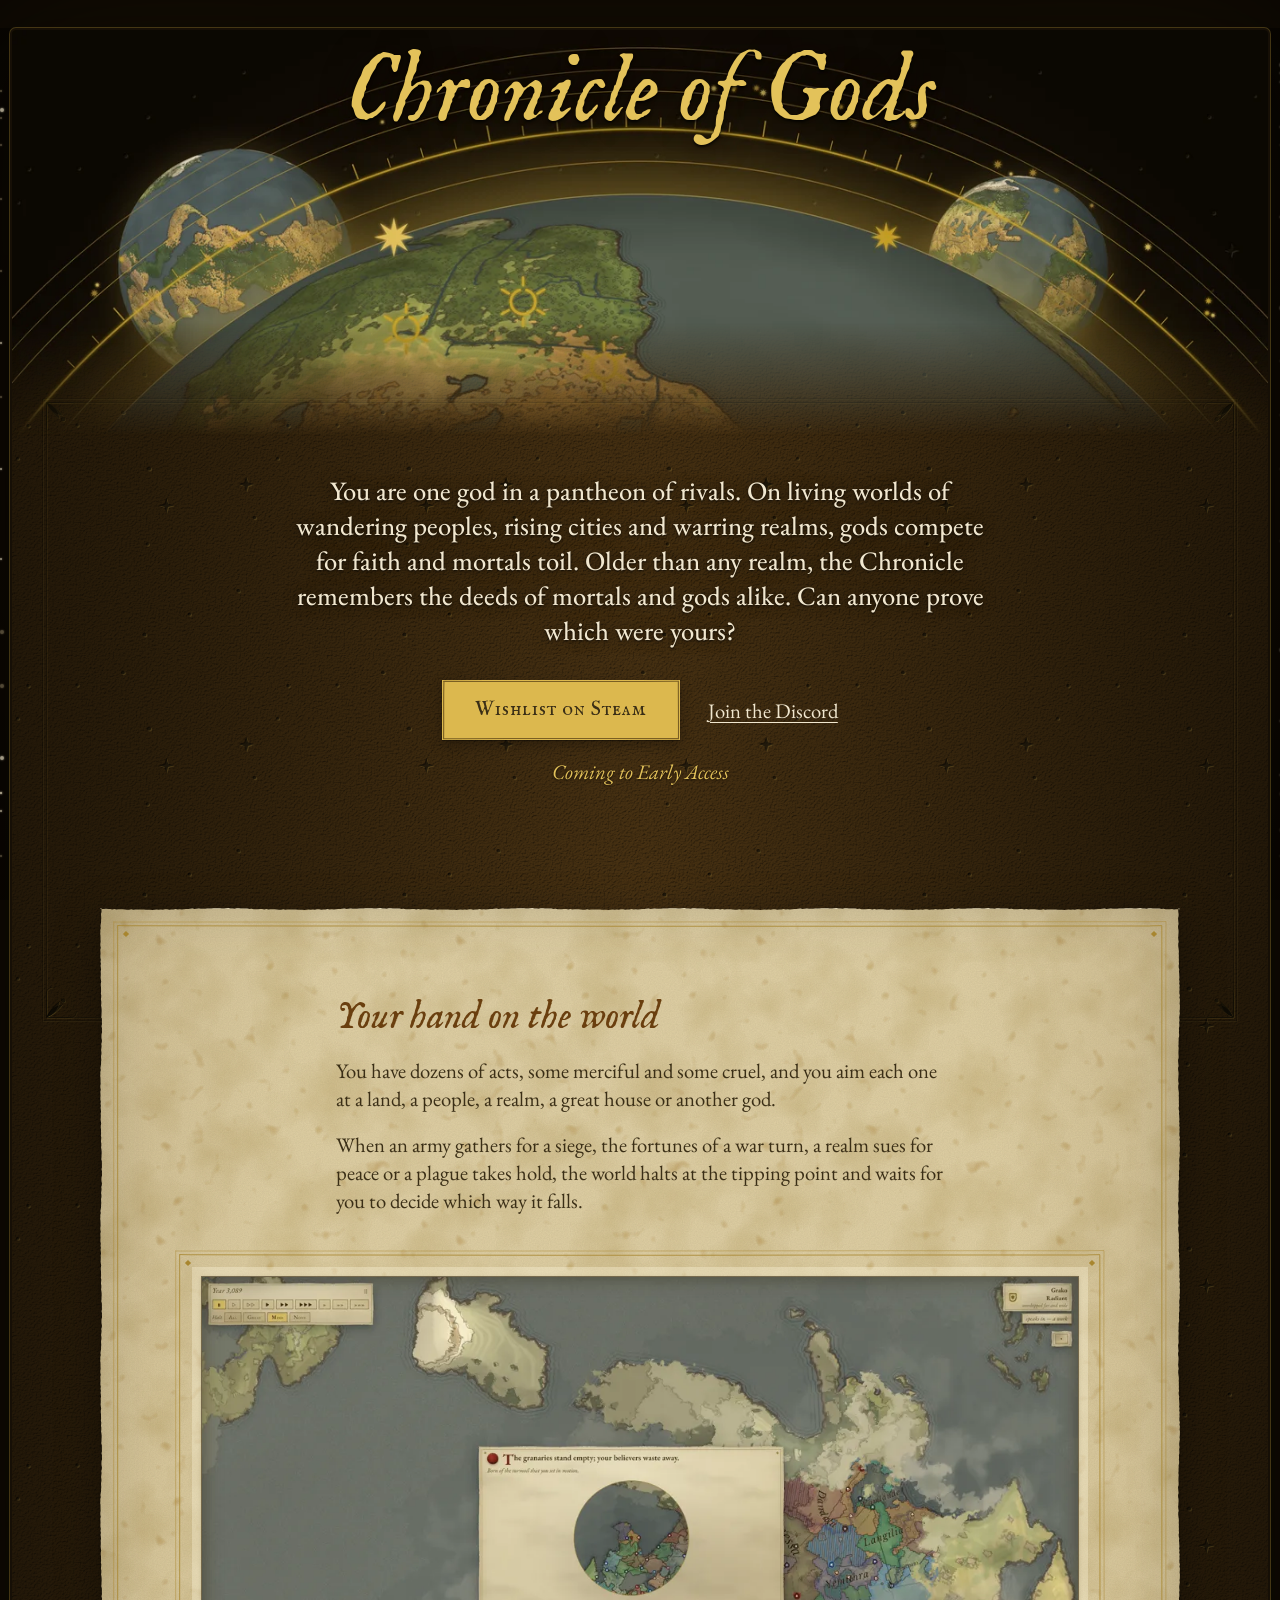
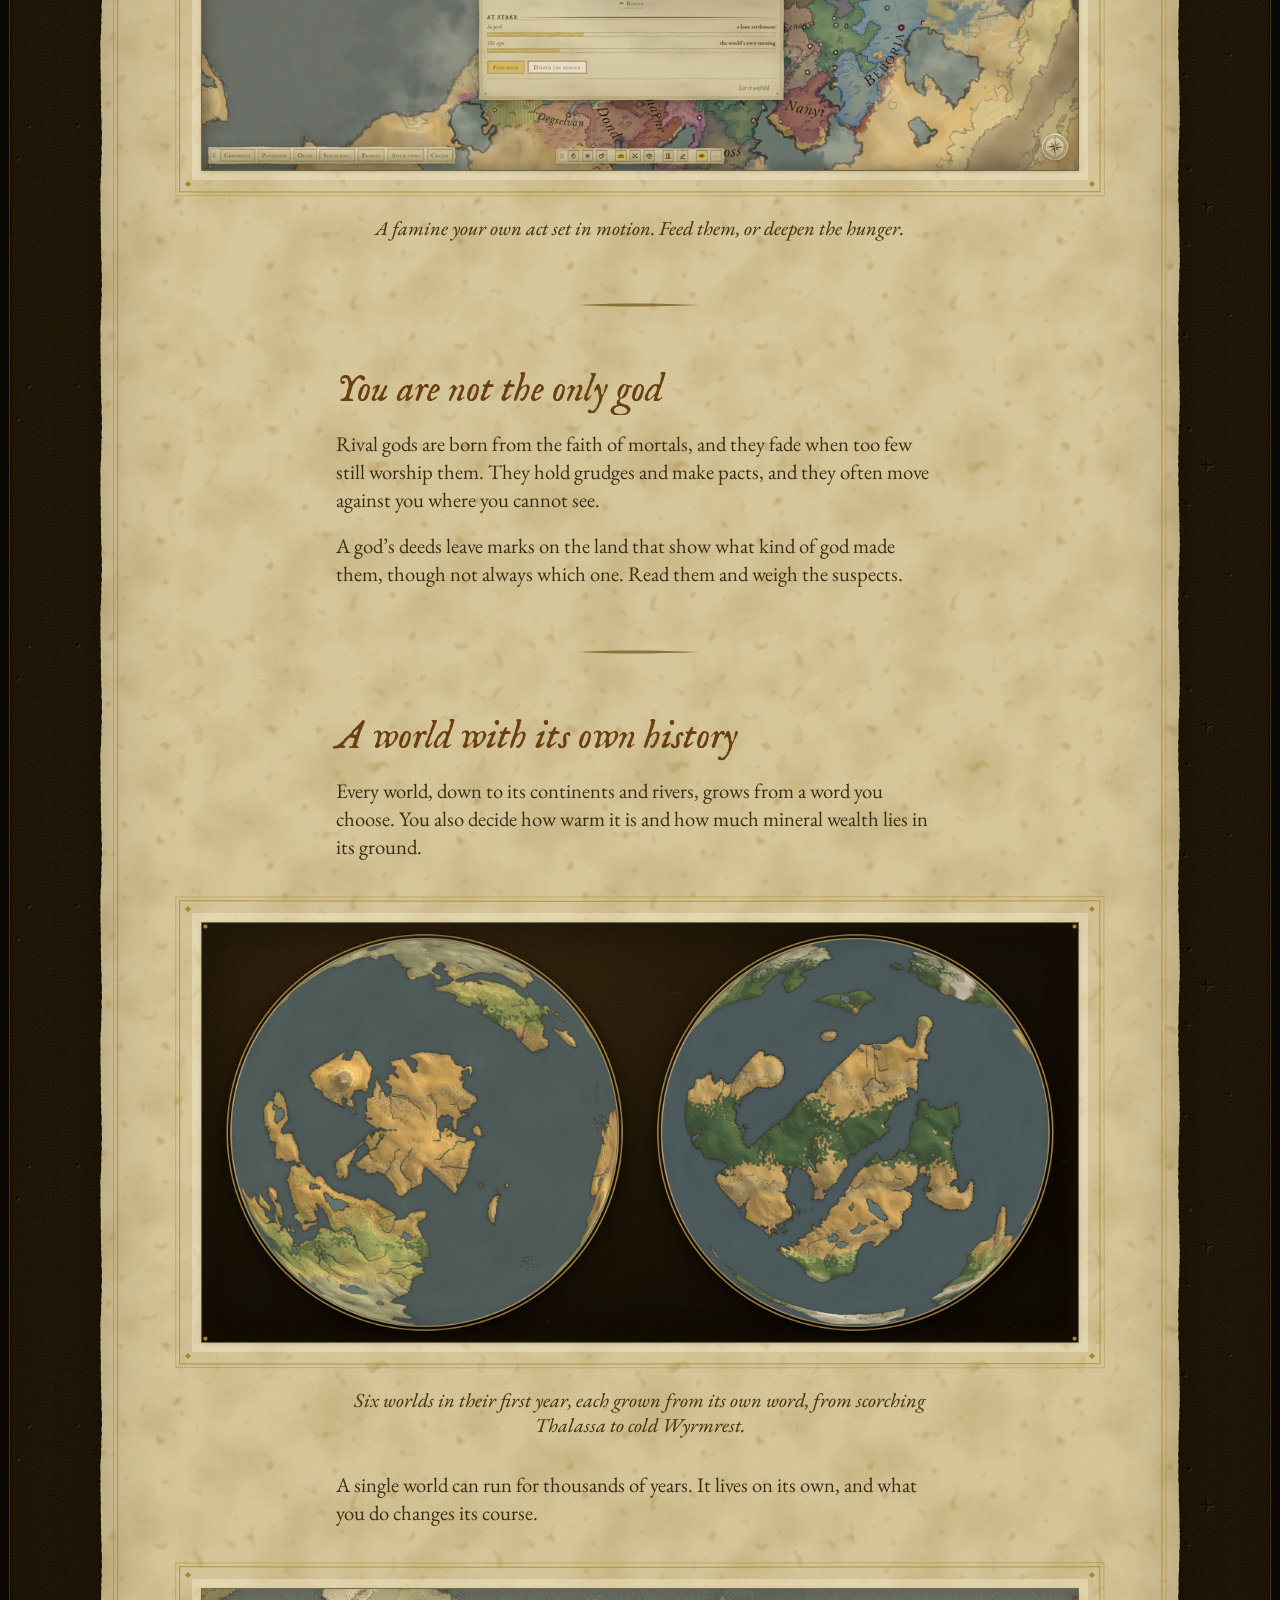
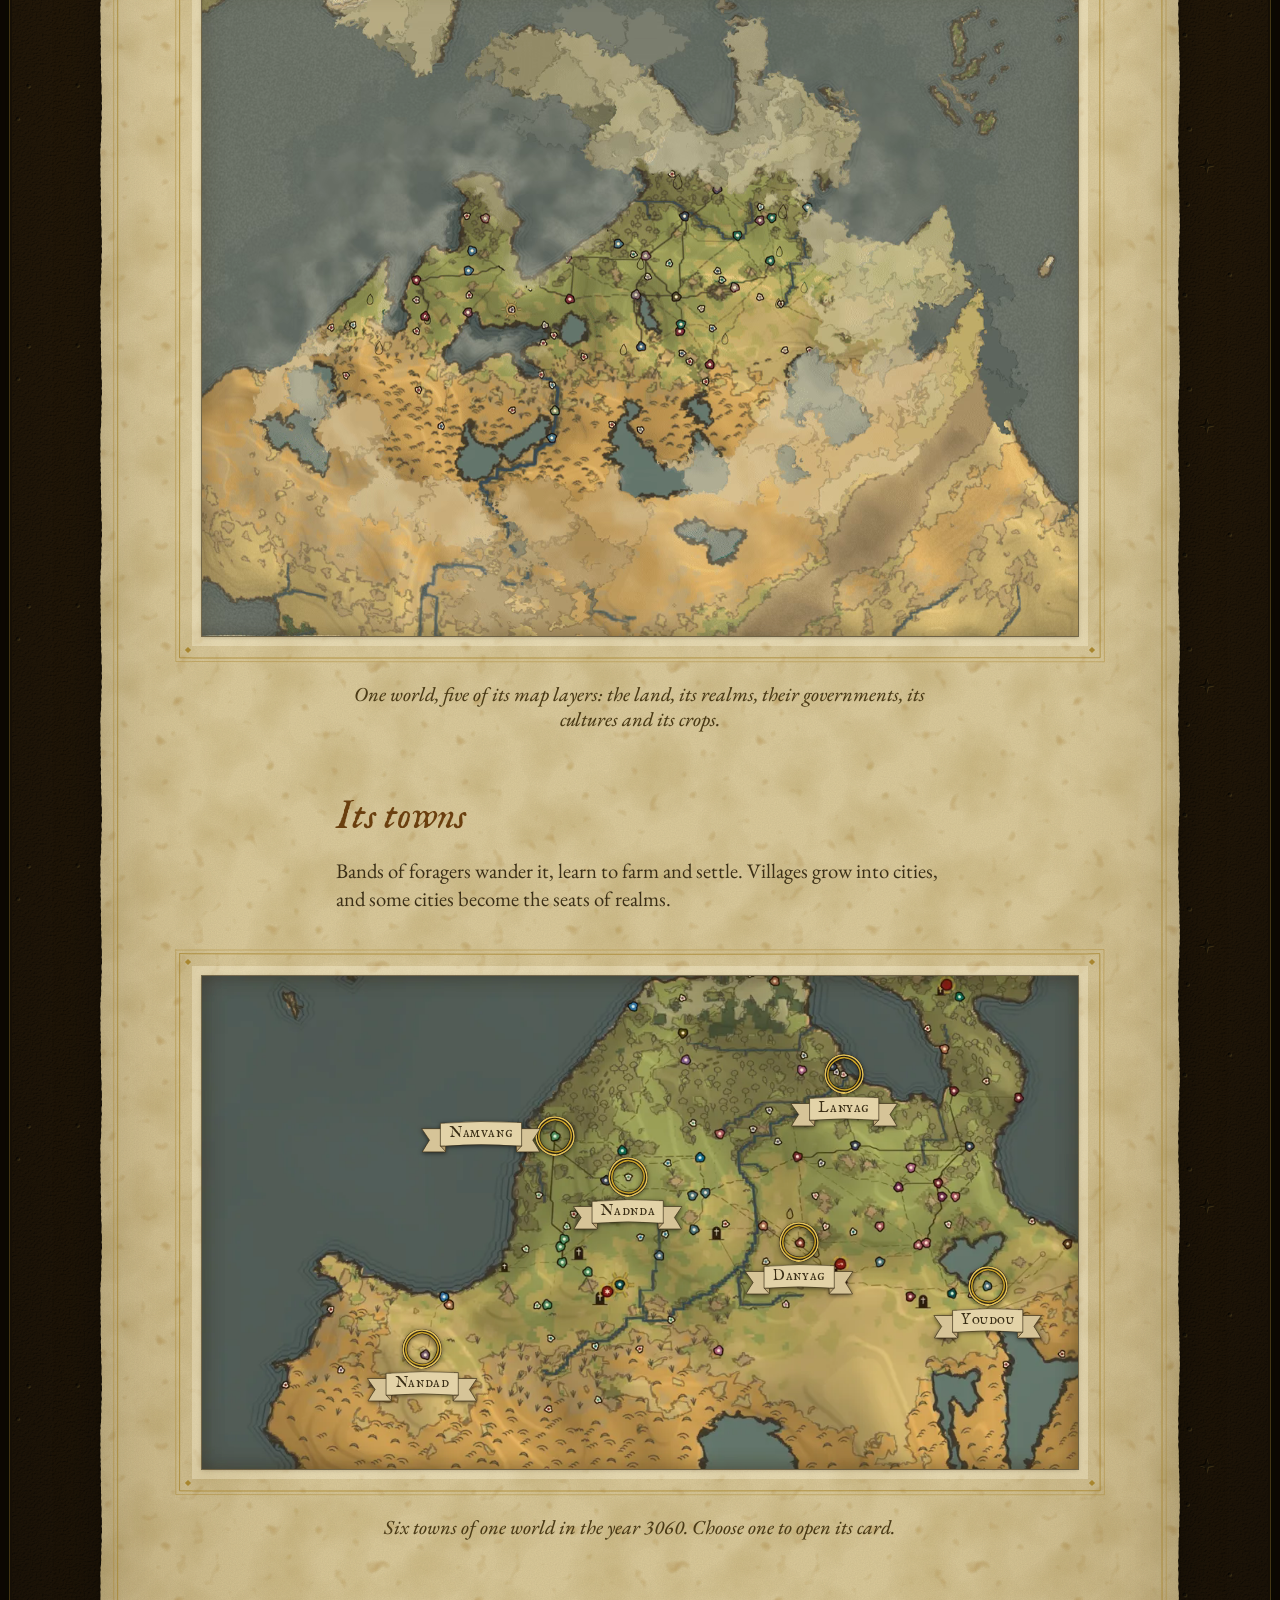
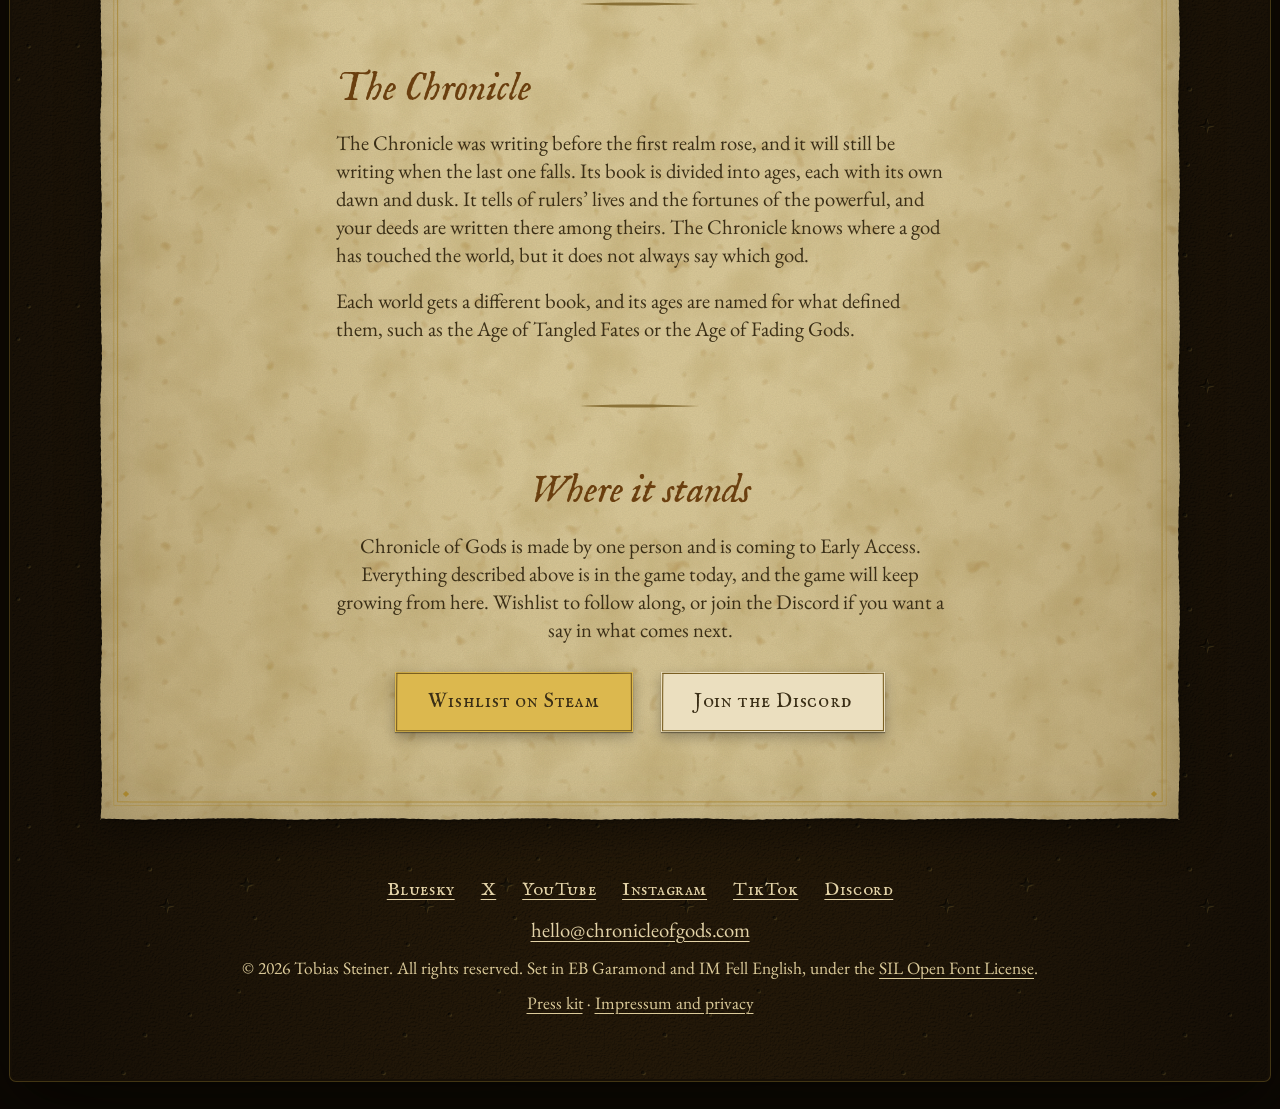
==== commit 4a671eb0: "Instagram and TikTok in the press kit's fact sheet and in both footers Co-Authored-By: Claude Opus 5" ====
--- a/index.html
+++ b/index.html
@@ -188,6 +188,8 @@
     <li><a href="https://bsky.app/profile/chronicleofgods.com">Bluesky</a></li>
     <li><a href="https://x.com/ChronicleOfGods">X</a></li>
     <li><a href="https://www.youtube.com/@chronicleofgods">YouTube</a></li>
+    <li><a href="https://www.instagram.com/chronicleofgods">Instagram</a></li>
+    <li><a href="https://www.tiktok.com/@chronicleofgods">TikTok</a></li>
     <li><a href="https://discord.gg/Rs6dZXYZsF">Discord</a></li>
   </ul>
   <p><a href="mailto:hello@chronicleofgods.com">hello@chronicleofgods.com</a></p>
